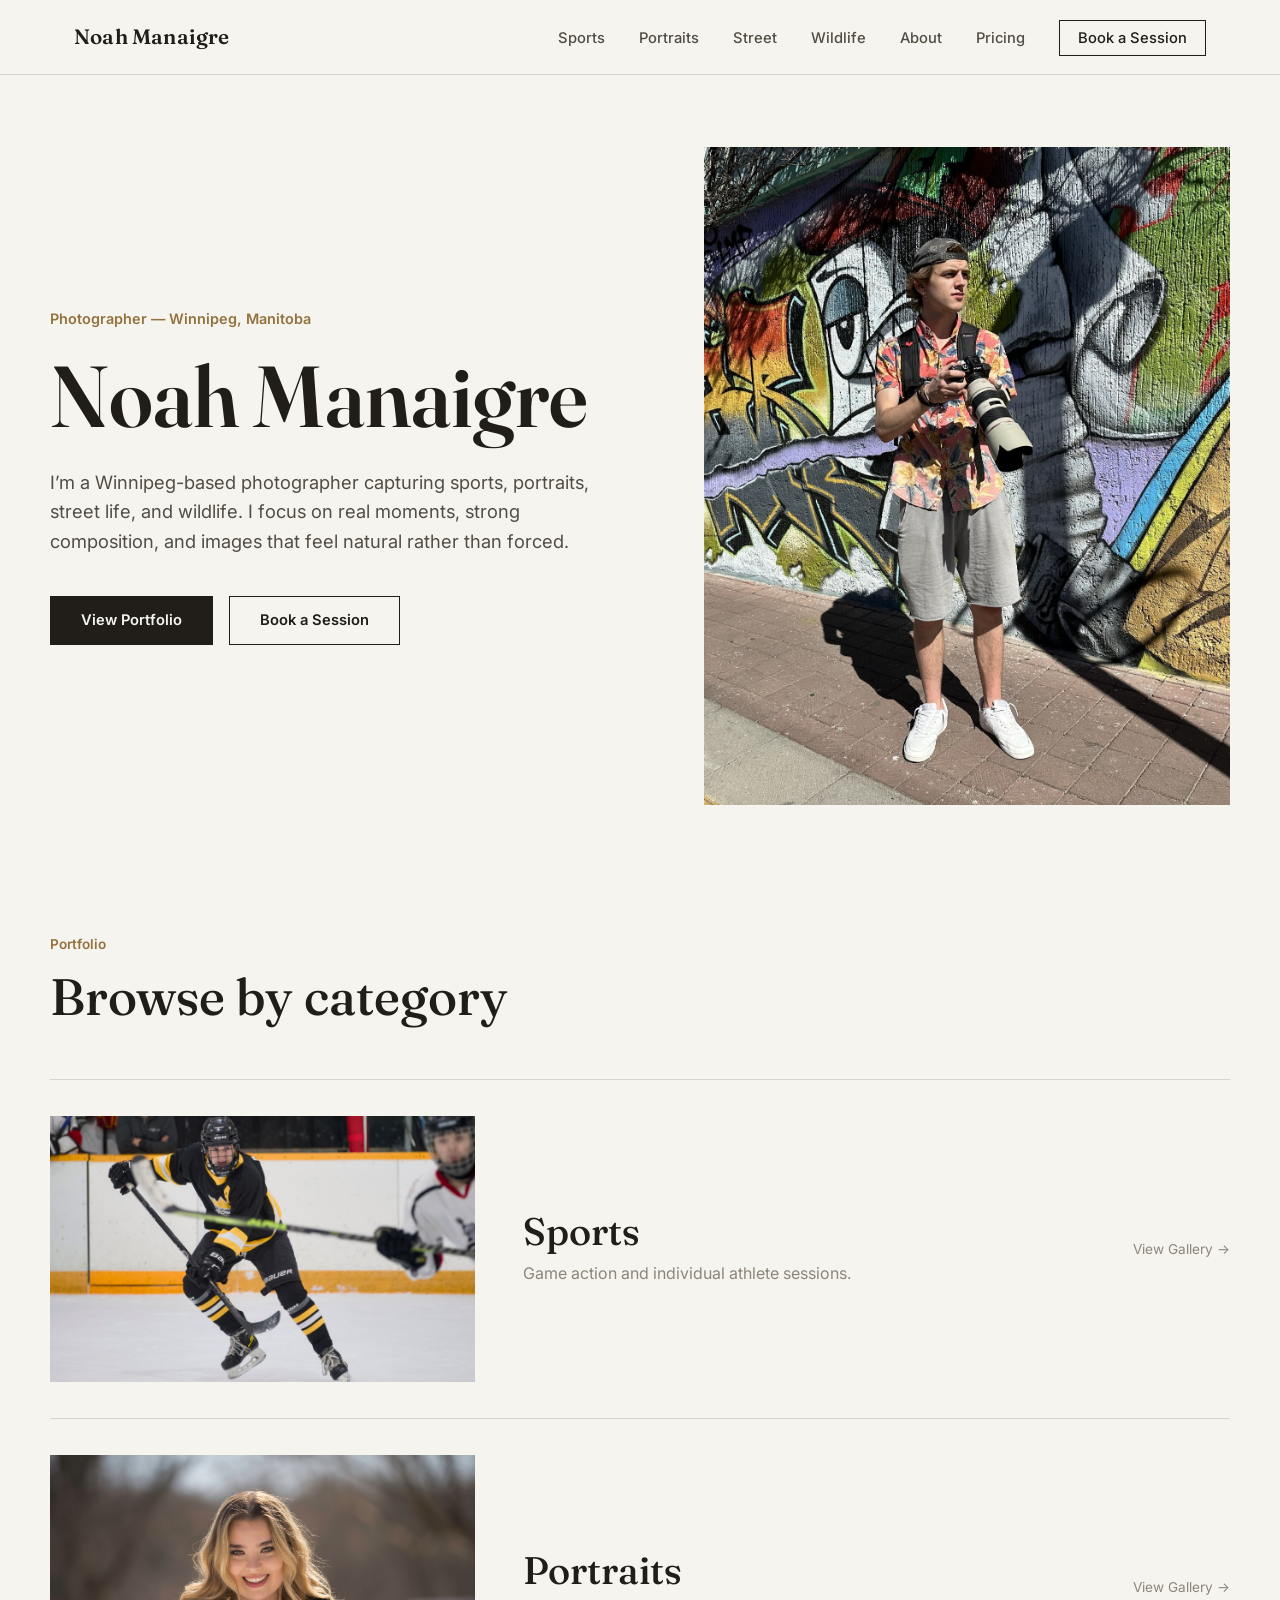
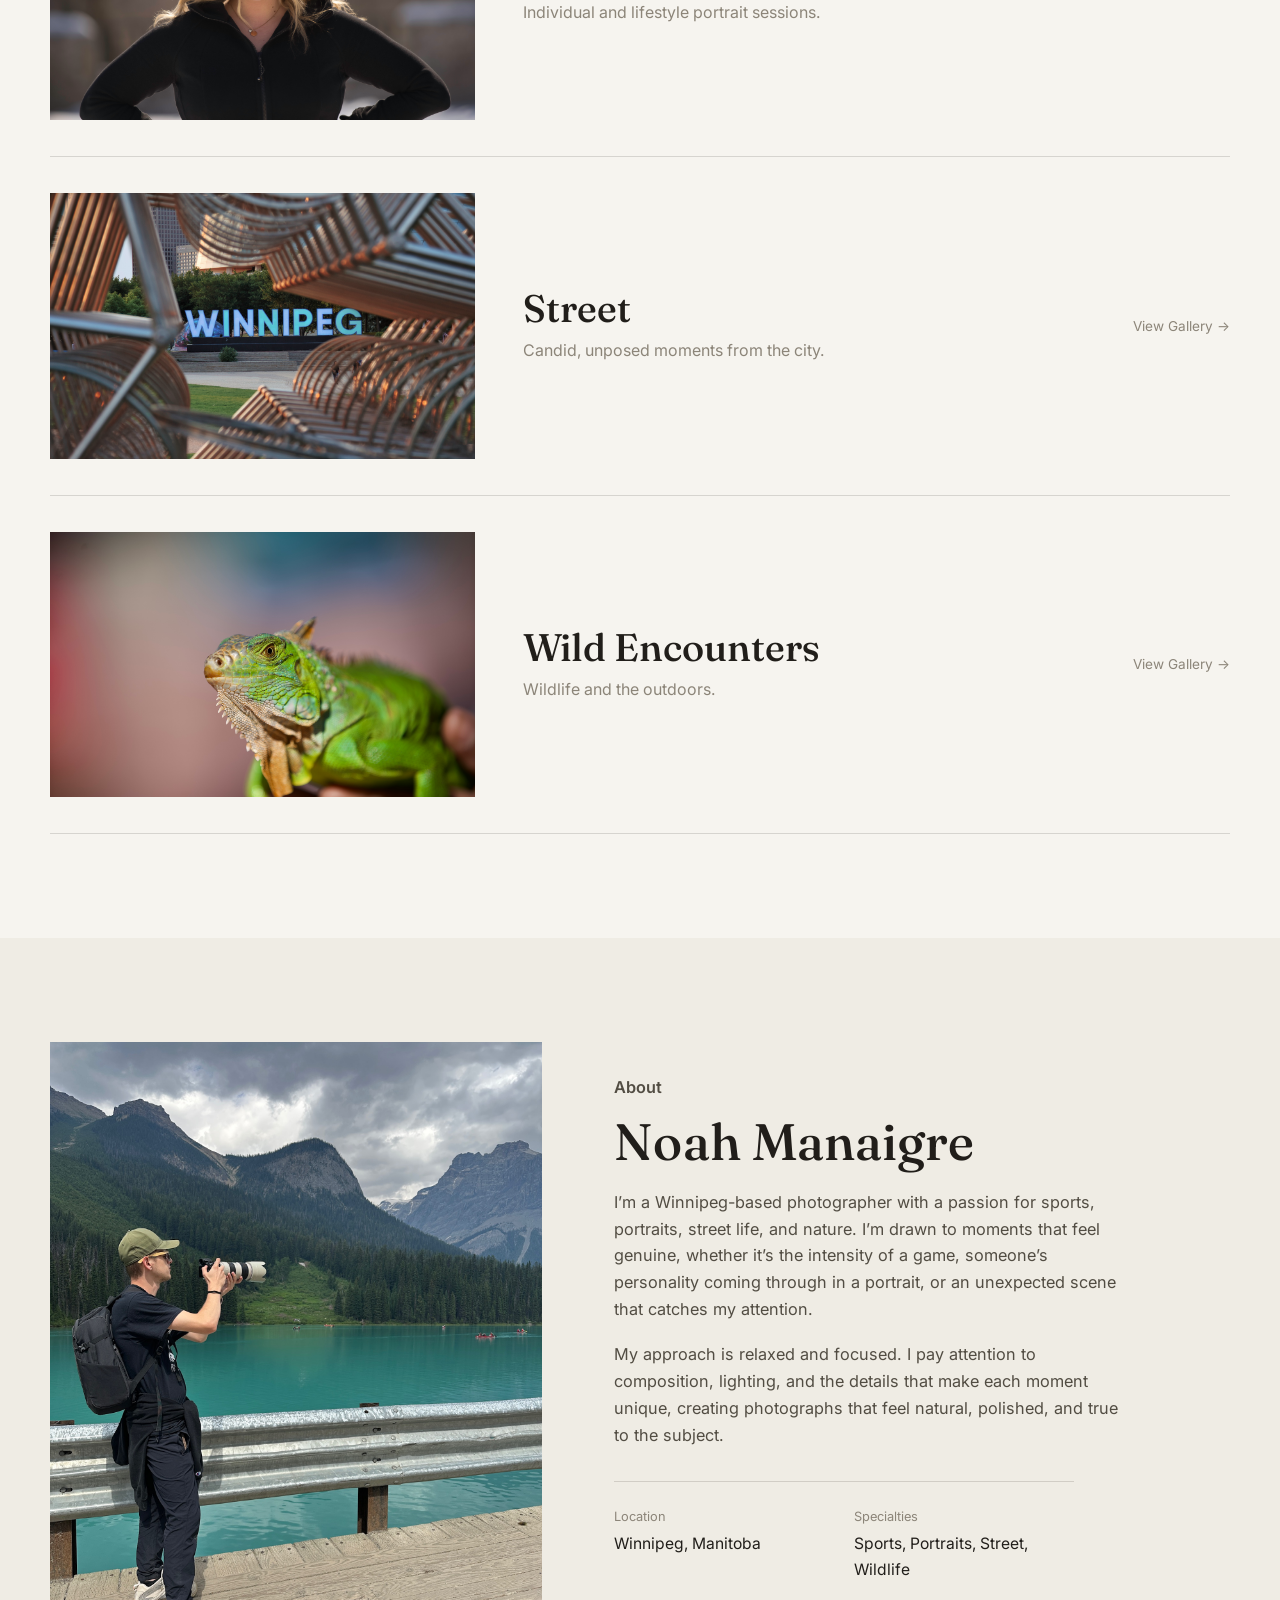
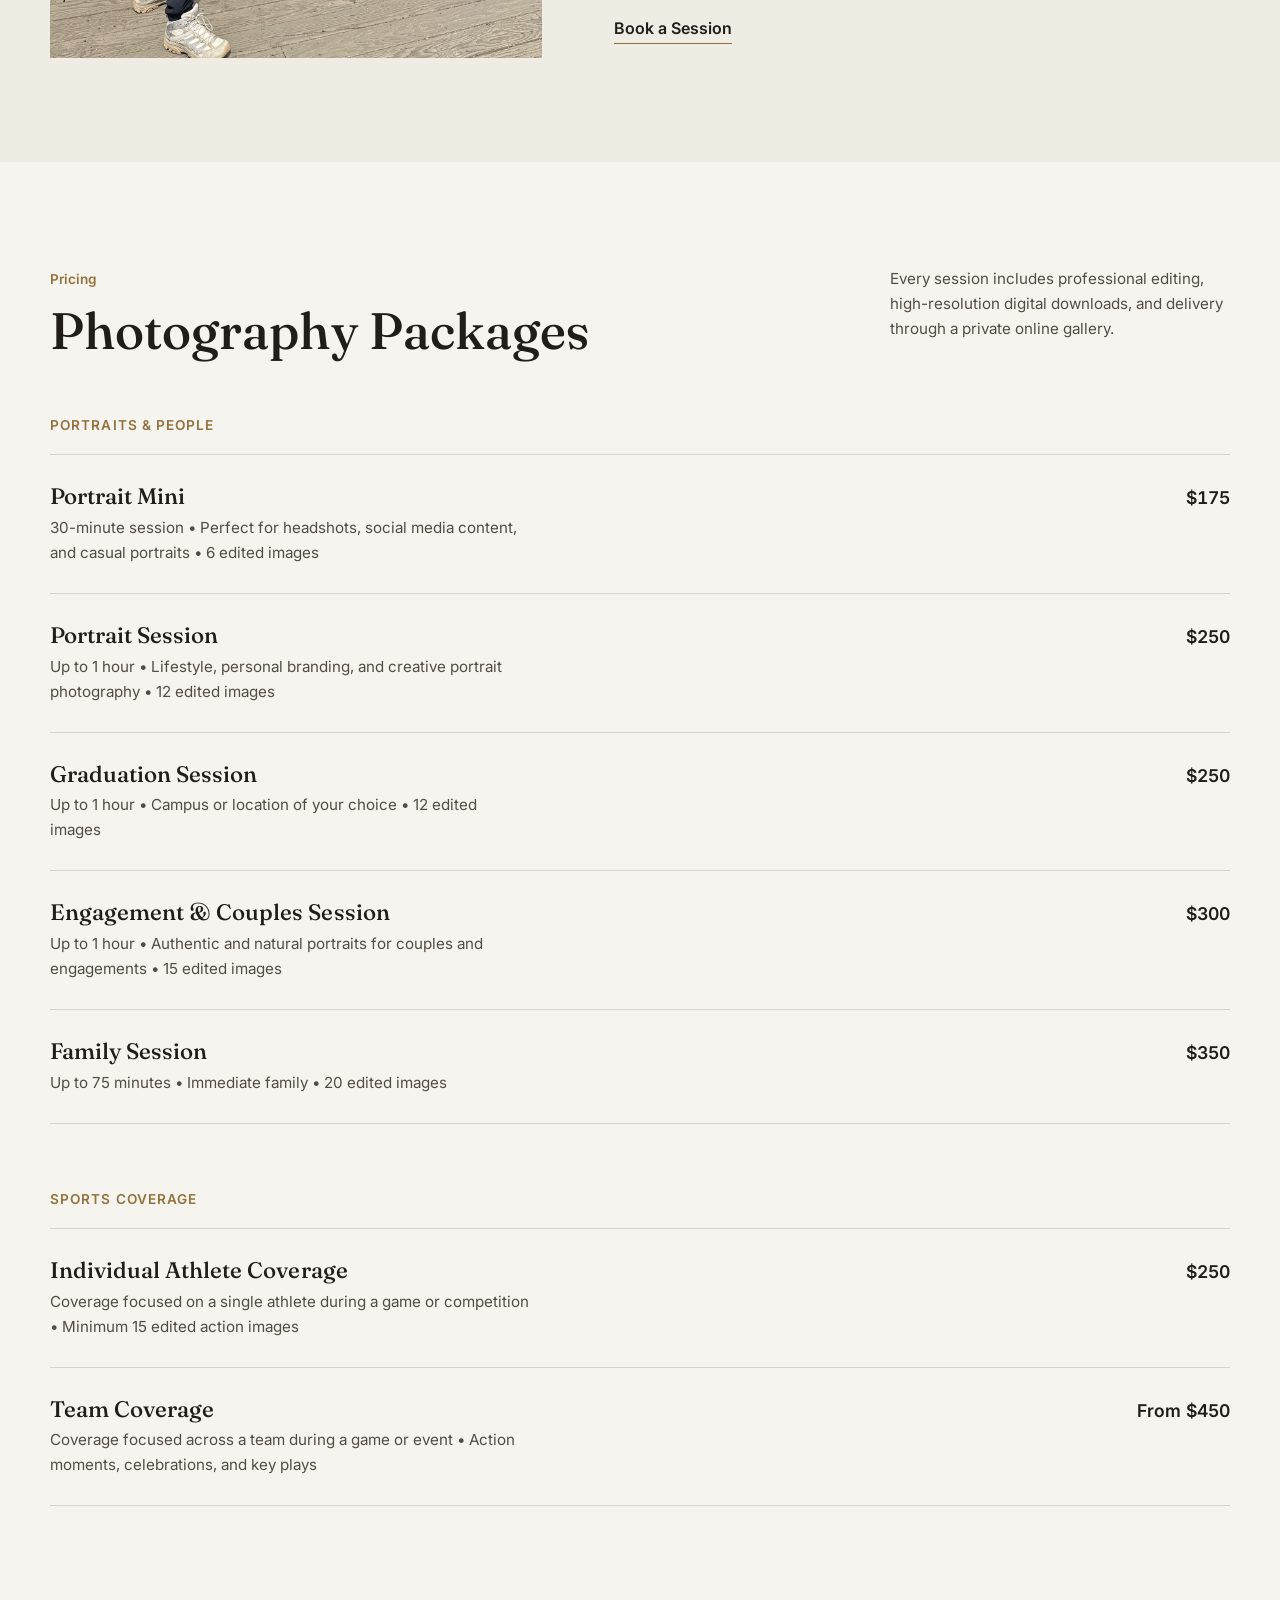
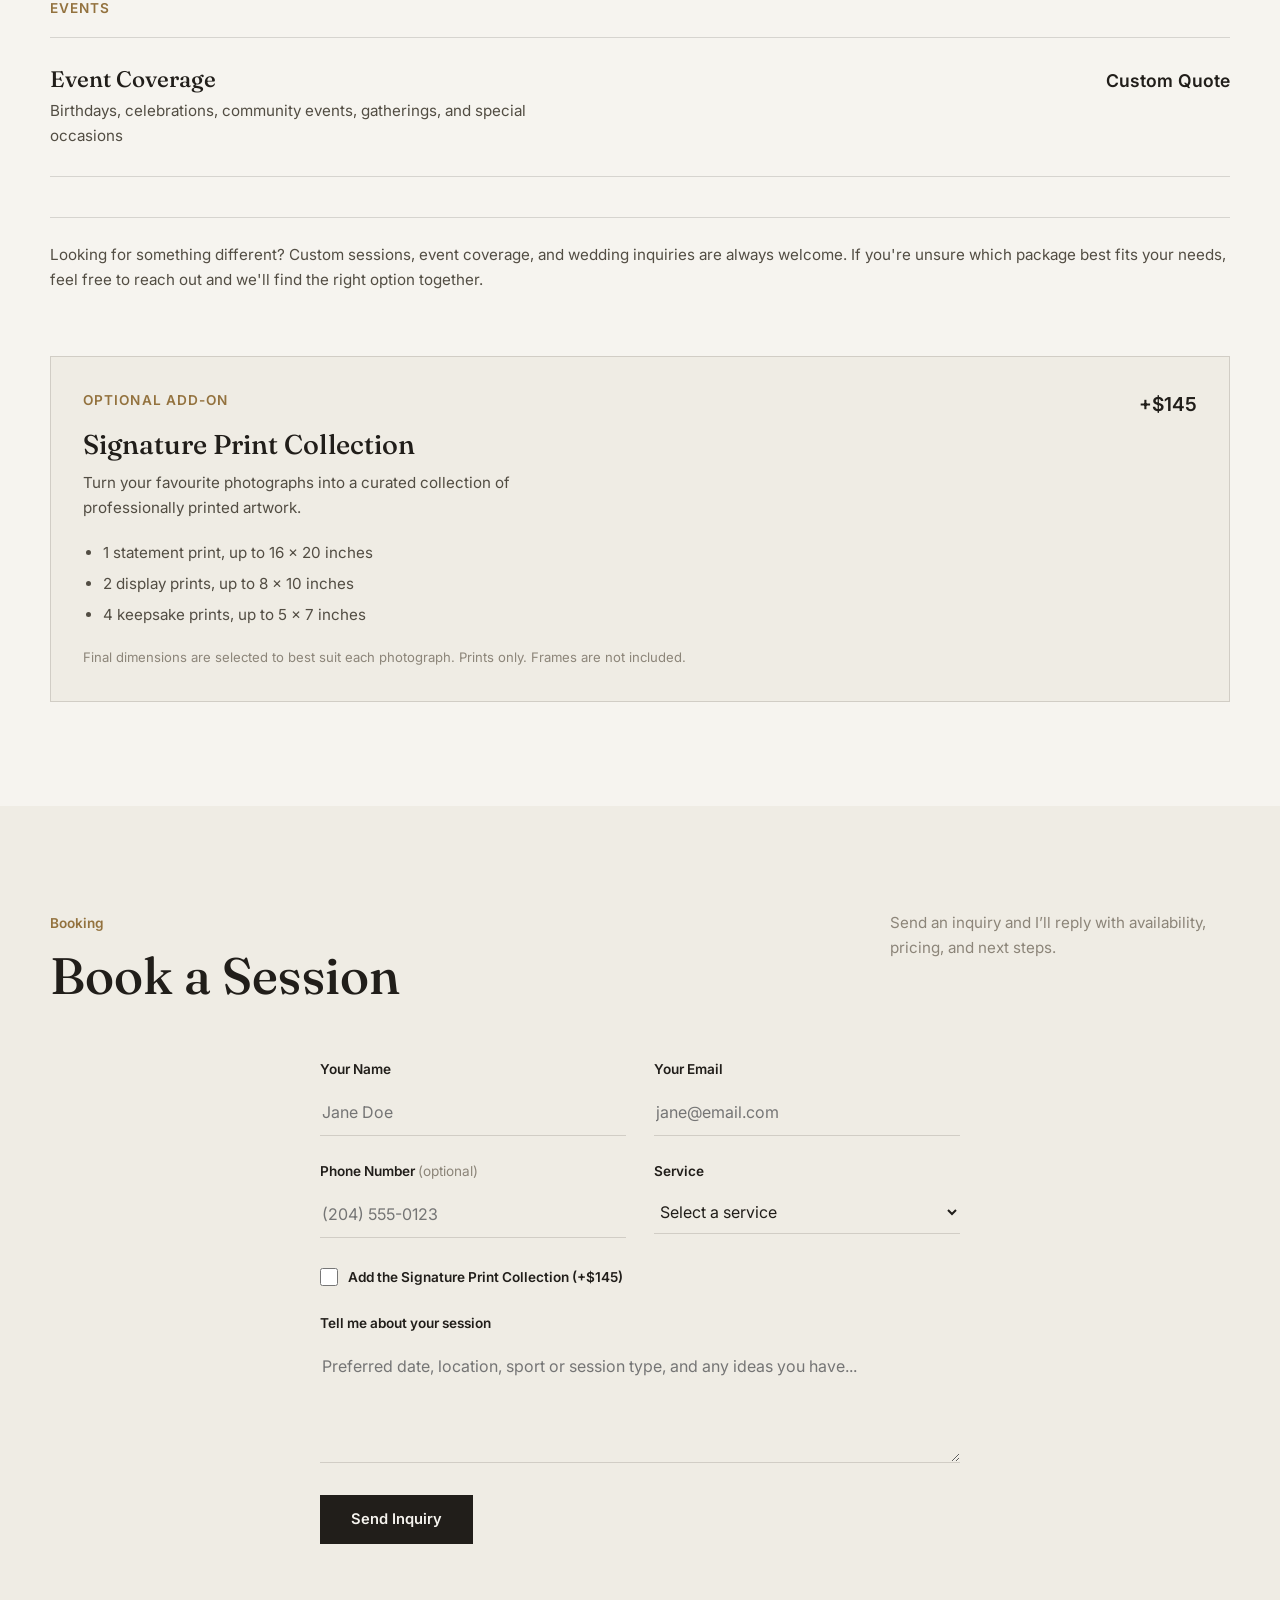
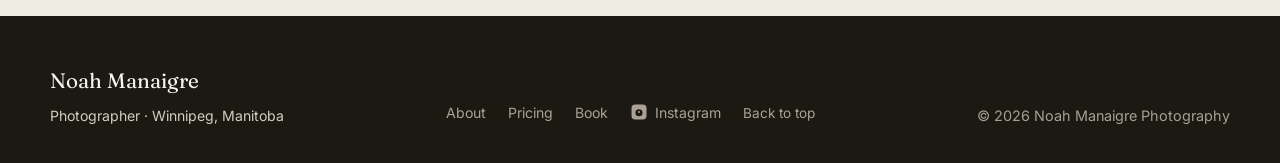
==== index.html @ 9f3897ff "Refactor Signature Print Collection section Removed duplicate content and improved structure for the" ====
<!doctype html>
<html lang="en">
  <head>
    <meta charset="UTF-8" />
    <meta name="viewport" content="width=device-width, initial-scale=1.0" />
    <link rel="icon" type="image/png" href="favicon.png" />
    <link rel="apple-touch-icon" sizes="180x180" href="favicon.png" />
    <meta name="theme-color" content="#000000" />

    <meta
      name="description"
      content="Noah Manaigre is a photographer based in Winnipeg, Manitoba, specializing in sports, portrait, street, and nature photography."
    />
    <meta property="og:title" content="Noah Manaigre Photography" />
    <meta
      property="og:description"
      content="Sports, portrait, street, and nature photography in Winnipeg, Manitoba."
    />
    <meta property="og:image" content="photos/IMG_2601-modded.JPEG" />
    <meta property="og:type" content="website" />

    <title>Noah Manaigre — Photographer, Winnipeg</title>

    <link rel="preconnect" href="https://fonts.googleapis.com" />
    <link rel="preconnect" href="https://fonts.gstatic.com" crossorigin />
    <link
      href="https://fonts.googleapis.com/css2?family=Fraunces:opsz,wght@9..144,500;9..144,600&family=Inter:wght@400;500;600&display=swap"
      rel="stylesheet"
    />
    <link rel="stylesheet" href="styles.css"/>
  </head>

  <body>
    <a class="skip-link" href="#main">Skip to content</a>

    <header class="site-header">
      <nav class="nav" aria-label="Primary">
        <a href="index.html" class="logo">Noah Manaigre</a>

        <button
          class="nav-toggle"
          id="navToggle"
          aria-expanded="false"
          aria-controls="navMenu"
        >
          <span></span>
          <span></span>
          <span></span>
          <span class="sr-only">Menu</span>
        </button>

        <ul id="navMenu" class="nav-menu">
          <li><a href="sports.html">Sports</a></li>
          <li><a href="portraits.html">Portraits</a></li>
          <li><a href="street.html">Street</a></li>
          <li><a href="nature.html">Wildlife</a></li>
          <li><a href="#about">About</a></li>
          <li><a href="#services">Pricing</a></li>
          <li><a href="#booking" class="nav-cta">Book a Session</a></li>
        </ul>
      </nav>
    </header>

    <main id="main">
      <!-- HERO -->
      <section class="hero">
        <div class="hero-grid">
          <div class="hero-text">
            <p class="hero-kicker">Photographer &mdash; Winnipeg, Manitoba</p>
            <h1>Noah Manaigre</h1>
            <p class="hero-lede">
              I’m a Winnipeg-based photographer capturing sports, portraits,
              street life, and wildlife. I focus on real moments, strong
              composition, and images that feel natural rather than forced.
            </p>

            <div class="buttons">
              <a href="#portfolio" class="btn">View Portfolio</a>
              <a href="#booking" class="btn outline">Book a Session</a>
            </div>
          </div>

          <div class="hero-image">
            <img
              src="photos/IMG_2601-modded.JPEG"
              alt="Noah Manaigre with a camera"
            />
          </div>
        </div>
      </section>

      <!-- PORTFOLIO INDEX -->
      <section id="portfolio" class="section portfolio-index">
        <div class="section-head">
          <div>
            <p class="section-kicker">Portfolio</p>
            <h2>Browse by category</h2>
          </div>
        </div>

        <div class="index-list">
          <a href="sports.html" class="index-row">
            <span class="index-thumb">
              <img src="photos/DSC04478.jpg" alt="" loading="lazy" />
            </span>
            <span class="index-info">
              <h3>Sports</h3>
              <p>Game action and individual athlete sessions.</p>
            </span>
            <span class="index-count">View Gallery -></span>
          </a>

          <a href="portraits.html" class="index-row">
            <span class="index-thumb">
              <img src="photos/DSC03633.JPEG" alt="" loading="lazy" />
            </span>
            <span class="index-info">
              <h3>Portraits</h3>
              <p>Individual and lifestyle portrait sessions.</p>
            </span>
            <span class="index-count">View Gallery -></span>
          </a>

          <a href="street.html" class="index-row">
            <span class="index-thumb">
              <img src="photos/IMG_0728.JPEG" alt="" loading="lazy" />
            </span>
            <span class="index-info">
              <h3>Street</h3>
              <p>Candid, unposed moments from the city.</p>
            </span>
            <span class="index-count">View Gallery -></span>
          </a>

          <a href="nature.html" class="index-row">
            <span class="index-thumb">
              <img src="photos/DSC02987.JPEG" alt="" loading="lazy" />
            </span>
            <span class="index-info">
              <h3>Wild Encounters</h3>
              <p>Wildlife and the outdoors.</p>
            </span>
            <span class="index-count">View Gallery -></span>
          </a>
        </div>
      </section>

      <!-- ABOUT -->
      <section id="about" class="section about-section">
        <div class="about-grid">
          <div class="about-image">
            <img
              src="photos/IMG_0953.JPG"
              alt="Noah Manaigre holding a camera"
              loading="lazy"
            />
          </div>

          <div class="about-content">
            <p class="section-kicker">About</p>
            <h2>Noah Manaigre</h2>

            <p>
              I’m a Winnipeg-based photographer with a passion for sports,
              portraits, street life, and nature. I’m drawn to moments that feel
              genuine, whether it’s the intensity of a game, someone’s
              personality coming through in a portrait, or an unexpected scene
              that catches my attention.
            </p>

            <p>
              My approach is relaxed and focused. I pay attention to
              composition, lighting, and the details that make each moment
              unique, creating photographs that feel natural, polished, and true
              to the subject.
            </p>

            <dl class="about-facts">
              <div>
                <dt>Location</dt>
                <dd>Winnipeg, Manitoba</dd>
              </div>
              <div>
                <dt>Specialties</dt>
                <dd>Sports, Portraits, Street, Wildlife</dd>
              </div>
            </dl>

            <a href="#booking" class="about-link">Book a Session</a>
          </div>
        </div>
      </section>

      <!-- SERVICES -->
      <section id="services" class="section services-section">
        <div class="section-head">
          <div>
            <p class="section-kicker">Pricing</p>
            <h2>Photography Packages</h2>
          </div>

          <p class="section-note">
            Every session includes professional editing, high-resolution digital
            downloads, and delivery through a private online gallery.
          </p>
        </div>

        <div class="pricing-group">
          <p class="pricing-group-title">Portraits &amp; People</p>

          <ul class="price-list">
            <li class="price-row">
              <div class="price-info">
                <h3>Portrait Mini</h3>
                <p>
                  30-minute session • Perfect for headshots, social media
                  content, and casual portraits • 6 edited images
                </p>
              </div>
              <p class="price">$175</p>
            </li>

            <li class="price-row">
              <div class="price-info">
                <h3>Portrait Session</h3>
                <p>
                  Up to 1 hour • Lifestyle, personal branding, and creative
                  portrait photography • 12 edited images
                </p>
              </div>
              <p class="price">$250</p>
            </li>

            <li class="price-row">
              <div class="price-info">
                <h3>Graduation Session</h3>
                <p>
                  Up to 1 hour • Campus or location of your choice • 12 edited
                  images
                </p>
              </div>
              <p class="price">$250</p>
            </li>

            <li class="price-row">
              <div class="price-info">
                <h3>Engagement &amp; Couples Session</h3>
                <p>
                  Up to 1 hour • Authentic and natural portraits for couples and
                  engagements • 15 edited images
                </p>
              </div>
              <p class="price">$300</p>
            </li>

            <li class="price-row">
              <div class="price-info">
                <h3>Family Session</h3>
                <p>Up to 75 minutes • Immediate family • 20 edited images</p>
              </div>
              <p class="price">$350</p>
            </li>
          </ul>
        </div>

        <div class="pricing-group">
          <p class="pricing-group-title">Sports Coverage</p>

          <ul class="price-list">
            <li class="price-row">
              <div class="price-info">
                <h3>Individual Athlete Coverage</h3>
                <p>
                  Coverage focused on a single athlete during a game or
                  competition • Minimum 15 edited action images
                </p>
              </div>
              <p class="price">$250</p>
            </li>

            <li class="price-row">
              <div class="price-info">
                <h3>Team Coverage</h3>
                <p>
                  Coverage focused across a team during a game or event • Action
                  moments, celebrations, and key plays
                </p>
              </div>
              <p class="price">From $450</p>
            </li>
          </ul>
        </div>
         
        <div class="pricing-group">
          <p class="pricing-group-title">Events</p>

          <ul class="price-list">
            <li class="price-row">
              <div class="price-info">
                <h3>Event Coverage</h3>
                <p>
                  Birthdays, celebrations, community events, gatherings, and
                  special occasions
                </p>
              </div>
              <p class="price">Custom Quote</p>
            </li>
          </ul>
        </div>

        <p class="pricing-note">
          Looking for something different? Custom sessions, event coverage, and
          wedding inquiries are always welcome. If you're unsure which package
          best fits your needs, feel free to reach out and we'll find the right
          option together.
        </p>
<!-- Print Description -->
<div class="print-addon">
  <div class="print-addon-content">
    <div>
      <p class="pricing-group-title">Optional Add-On</p>

      <h3>Signature Print Collection</h3>

      <p class="print-addon-description">
        Turn your favourite photographs into a curated collection of
        professionally printed artwork.
      </p>

      <ul class="print-addon-list">
        <li>1 statement print, up to 16 &times; 20 inches</li>
        <li>2 display prints, up to 8 &times; 10 inches</li>
        <li>4 keepsake prints, up to 5 &times; 7 inches</li>
      </ul>

      <p class="print-addon-availability">
        Final dimensions are selected to best suit each photograph.
        Prints only. Frames are not included.
      </p>
    </div>

    <p class="print-addon-price">+$145</p>
  </div>
</div>
      </section>

      <!-- BOOKING -->
      <section id="booking" class="section booking-section">
        <div class="section-head">
          <div>
            <p class="section-kicker">Booking</p>
            <h2>Book a Session</h2>
          </div>

          <p class="section-note">
            Send an inquiry and I’ll reply with availability, pricing, and next
            steps.
          </p>
        </div>

        <form
          class="booking-form"
          action="https://formspree.io/f/xzdwjyad"
          method="POST"
          novalidate
        >
          <input
            type="hidden"
            name="_subject"
            value="New Photography Inquiry"
          />

          <div class="field">
            <label for="name">Your Name</label>

            <input
              id="name"
              name="name"
              type="text"
              placeholder="Jane Doe"
              autocomplete="name"
              required
            />
          </div>

          <div class="field">
            <label for="email">Your Email</label>

            <input
              id="email"
              name="email"
              type="email"
              placeholder="jane@email.com"
              autocomplete="email"
              required
            />
          </div>

          <div class="field">
            <label for="phone"> Phone Number <span>(optional)</span> </label>

            <input
              id="phone"
              name="phone"
              type="tel"
              placeholder="(204) 555-0123"
              autocomplete="tel"
            />
          </div>

          <div class="field">
            <label for="service">Service</label>

            <select id="service" name="service" required>
              <option value="">Select a service</option>

              <optgroup label="Portraits &amp; People">
                <option value="Portrait Mini">Portrait Mini</option>

                <option value="Portrait Session">Portrait Session</option>

                <option value="Graduation Session">Graduation Session</option>

                <option value="Engagement & Couples Session">
                  Engagement & Couples Session
                </option>

                <option value="Family Session">Family Session</option>
              </optgroup>

              <optgroup label="Sports Coverage">
                <option value="Individual Athlete Coverage">
                  Individual Athlete Coverage
                </option>

                <option value="Team Coverage">Team Coverage</option>
              </optgroup>

              <optgroup label="Events & Custom">
                <option value="Event Coverage">Event Coverage</option>

                <option value="Wedding Inquiry">Wedding Inquiry</option>

                <option value="Custom Inquiry">Custom Inquiry</option>
              </optgroup>
            </select>
          </div>

          <div class="field field-wide print-option">
            <label class="checkbox-label" for="printCollection">
              <input
                id="printCollection"
                name="signature_print_collection"
                type="checkbox"
                value="Yes"
              />
              Add the Signature Print Collection (+$145)
            </label>

            <p id="printNote" class="field-note" hidden>
              Available with full sessions.
            </p>
          </div>

          <div class="field field-wide">
            <label for="message"> Tell me about your session </label>

            <textarea
              id="message"
              name="message"
              placeholder="Preferred date, location, sport or session type, and any ideas you have..."
              required
            ></textarea>
          </div>

          <button type="submit" class="btn submit-btn">Send Inquiry</button>
        </form>
      </section>
    </main>

    <footer class="site-footer">
      <div class="footer-inner">
        <div>
          <p class="footer-name">Noah Manaigre</p>
          <p>Photographer &middot; Winnipeg, Manitoba</p>
        </div>

        <ul class="footer-links">
          <li><a href="#about">About</a></li>
          <li><a href="#services">Pricing</a></li>
          <li><a href="#booking">Book</a></li>

          <li>
            <a
              href="https://www.instagram.com/noah_manaigre/"
              target="_blank"
              rel="noopener noreferrer"
              aria-label="Noah Manaigre on Instagram"
            >
              <svg
                width="18"
                height="18"
                viewBox="0 0 24 24"
                fill="currentColor"
                aria-hidden="true"
                focusable="false"
              >
                <path
                  d="M7 2h10a5 5 0 0 1 5 5v10a5 5 0 0 1-5 5H7a5 5 0 0 1-5-5V7a5 5 0 0 1 5-5zm5 6.2A4.8 4.8 0 1 0 16.8 13 4.8 4.8 0 0 0 12 8.2zm6.4-2.6a1.12 1.12 0 1 1-1.12 1.12A1.12 1.12 0 0 1 18.4 5.6zM12 10.6A1.4 1.4 0 1 1 10.6 12 1.4 1.4 0 0 1 12 10.6z"
                />
              </svg>
              <span class="footer-link-text">Instagram</span>
            </a>
          </li>

          <li><a href="#main" class="back-to-top">Back to top</a></li>
        </ul>
        <p class="copyright">© 2026 Noah Manaigre Photography</p>
      </div>
    </footer>

    <script src="script.js"></script>
  </body>
</html>
---- styles.css ----
/* ============================================
   NOAH MANAIGRE PHOTOGRAPHY
   Elegant editorial design with an ivory canvas,
   serif display type, generous whitespace,
   and a restrained brass accent.
   ============================================ */

:root {
  --paper: #f6f4ef;
  --paper-dim: #efece4;
  --ink: #211e1a;
  --ink-soft: #524d43;
  --grey: #8c8579;
  --charcoal: #1b1912;
  --off-white: #f6f4ef;
  --hairline: rgba(33, 30, 26, 0.15);
  --hairline-dark: rgba(246, 244, 239, 0.16);
  --gold: #93723e;
  --gold-deep: #6f5629;

  --font-display: "Fraunces", "Georgia", serif;
  --font-body: "Inter", -apple-system, BlinkMacSystemFont, sans-serif;
  --font-mono: ui-monospace, "SF Mono", "Cascadia Mono", Consolas, monospace;

  --max: 1180px;
}

/* =============== GLOBAL RESET =============== */

* {
  box-sizing: border-box;
}

html {
  scroll-behavior: smooth;
  scroll-padding-top: 90px;
}

body {
  margin: 0;
  min-width: 320px;
  overflow-x: hidden;
  background: var(--paper);
  color: var(--ink);
  font-family: var(--font-body);
  font-size: 16px;
  line-height: 1.65;
  -webkit-font-smoothing: antialiased;
}

body.menu-open {
  overflow: hidden;
}

img {
  display: block;
  max-width: 100%;
}

a {
  color: inherit;
}

button,
input,
select,
textarea {
  font: inherit;
}

.skip-link {
  position: absolute;
  left: -9999px;
  top: 0;
  z-index: 400;
  padding: 12px 18px;
  background: var(--charcoal);
  color: var(--off-white);
}

.skip-link:focus {
  left: 12px;
  top: 12px;
}

.sr-only {
  position: absolute;
  width: 1px;
  height: 1px;
  padding: 0;
  overflow: hidden;
  clip: rect(0 0 0 0);
  white-space: nowrap;
  border: 0;
}

:focus-visible {
  outline: 2px solid var(--gold);
  outline-offset: 3px;
}

h1,
h2,
h3 {
  margin: 0;
  color: var(--ink);
  font-family: var(--font-display);
  font-weight: 600;
  line-height: 1.05;
  letter-spacing: 0.001em;
}

h2 {
  font-size: clamp(2.2rem, 4.6vw, 3.2rem);
  font-weight: 500;
}

h3 {
  font-size: 1.4rem;
  font-weight: 500;
}

p {
  margin: 0;
}

/* =============== LAYOUT HELPERS =============== */

.section {
  padding: 104px 24px;
}

.section-head {
  display: flex;
  align-items: baseline;
  justify-content: space-between;
  flex-wrap: wrap;
  gap: 24px;
  max-width: var(--max);
  margin: 0 auto 56px;
}

.section-note {
  max-width: 34ch;
  color: var(--grey);
  font-size: 0.95rem;
}

.section-kicker {
  margin: 0 0 14px;
  color: var(--gold);
  font-family: var(--font-body);
  font-size: 0.85rem;
  font-weight: 600;
}

.rule {
  max-width: var(--max);
  margin: 0 auto;
  border: 0;
  border-top: 1px solid var(--hairline);
}

/* =============== HEADER AND NAVIGATION =============== */

.site-header {
  position: sticky;
  top: 0;
  z-index: 100;
  background: var(--paper);
  border-bottom: 1px solid var(--hairline);
}

.nav {
  display: flex;
  align-items: center;
  justify-content: space-between;
  gap: 24px;
  max-width: var(--max);
  margin: 0 auto;
  padding: 20px 24px;
}

.logo {
  color: var(--ink);
  font-family: var(--font-display);
  font-size: 1.3rem;
  font-weight: 600;
  letter-spacing: 0.01em;
  text-decoration: none;
  white-space: nowrap;
}

.nav-menu {
  display: flex;
  align-items: center;
  gap: 34px;
  margin: 0;
  padding: 0;
  list-style: none;
}

.nav-menu a {
  padding: 6px 0;
  color: var(--ink-soft);
  border-bottom: 1px solid transparent;
  font-size: 0.92rem;
  font-weight: 500;
  text-decoration: none;
  transition:
    border-color 0.2s ease,
    color 0.2s ease,
    background 0.2s ease;
}

.nav-menu a:hover {
  color: var(--ink);
  border-color: var(--gold);
}

.nav-menu a[aria-current="page"] {
  color: var(--ink);
  border-color: var(--gold);
}

.nav-menu .nav-cta {
  padding: 8px 18px;
  color: var(--ink);
  border: 1px solid var(--ink);
}

.nav-menu .nav-cta:hover {
  color: var(--paper);
  background: var(--ink);
  border-color: var(--ink);
}

.nav-toggle {
  display: none;
  flex-direction: column;
  justify-content: center;
  gap: 5px;
  width: 44px;
  height: 44px;
  padding: 6px;
  flex-shrink: 0;
  cursor: pointer;
  background: transparent;
  border: 0;
}

.nav-toggle span:not(.sr-only) {
  display: block;
  width: 100%;
  height: 2px;
  background: var(--ink);
  transform-origin: center;
  transition:
    transform 0.25s ease,
    opacity 0.25s ease;
}

/* =============== HOME HERO =============== */

.hero {
  padding: 72px 24px 96px;
  background: var(--paper);
}

.hero-grid {
  display: grid;
  grid-template-columns: 1.05fr 0.95fr;
  align-items: center;
  gap: 72px;
  max-width: var(--max);
  margin: 0 auto;
}

.hero-text {
  min-width: 0;
}

.hero-kicker {
  margin-bottom: 20px;
  color: var(--gold);
  font-size: 0.9rem;
  font-weight: 600;
}

.hero h1 {
  color: var(--ink);
  font-size: clamp(3.2rem, 7vw, 5.4rem);
  overflow-wrap: break-word;
}

.hero-lede {
  max-width: 46ch;
  margin-top: 26px;
  color: var(--ink-soft);
  font-size: 1.15rem;
  line-height: 1.6;
}

.hero-image {
  width: 100%;
  aspect-ratio: 4 / 5;
  overflow: hidden;
  background: var(--paper-dim);
}

.hero-image img {
  width: 100%;
  height: 100%;
  object-fit: cover;
}

/* =============== BUTTONS =============== */

.btn {
  display: inline-block;
  padding: 14px 30px;
  color: var(--paper);
  background: var(--ink);
  border: 1px solid var(--ink);
  font-size: 0.92rem;
  font-weight: 600;
  line-height: 1.3;
  text-align: center;
  text-decoration: none;
  transition:
    background 0.2s ease,
    color 0.2s ease,
    border-color 0.2s ease;
}

.btn:hover {
  background: var(--gold-deep);
  border-color: var(--gold-deep);
}

.btn.outline {
  color: var(--ink);
  background: transparent;
  border-color: var(--ink);
}

.btn.outline:hover {
  color: var(--paper);
  background: var(--ink);
}

.buttons {
  display: flex;
  flex-wrap: wrap;
  gap: 16px;
  margin-top: 40px;
}

/* =============== PORTFOLIO INDEX =============== */

.portfolio-index {
  background: var(--paper);
}

.index-list {
  max-width: var(--max);
  margin: 0 auto;
}

.index-row {
  display: grid;
  grid-template-columns: minmax(260px, 36%) minmax(0, 1fr) auto;
  align-items: center;
  gap: 48px;
  padding: 36px 0;
  color: var(--ink);
  border-bottom: 1px solid var(--hairline);
  text-decoration: none;
  transition: opacity 0.2s ease;
}

.index-row:first-of-type {
  border-top: 1px solid var(--hairline);
}

.index-row:hover {
  opacity: 0.82;
}

.index-thumb {
  display: block;
  width: 100%;
  height: auto;
  aspect-ratio: 16 / 10;
  overflow: hidden;
  background: var(--paper-dim);
}

.index-thumb img {
  width: 100%;
  height: 100%;
  object-fit: cover;
  transition: transform 0.45s ease;
}

.index-row:hover .index-thumb img {
  transform: scale(1.025);
}

.index-info {
  display: block;
  min-width: 0;
}

.index-info h3 {
  font-size: clamp(2rem, 3vw, 2.8rem);
  overflow-wrap: break-word;
}

.index-info p {
  max-width: 42ch;
  margin-top: 10px;
  color: var(--grey);
  font-size: 1rem;
  line-height: 1.6;
}

.index-count {
  color: var(--grey);
  font-family: var(--font-body);
  font-size: 0.85rem;
  white-space: nowrap;
}

/* Keep the category rows slightly smaller on tablets */
@media (min-width: 701px) and (max-width: 900px) {
  .index-row {
    grid-template-columns: 220px minmax(0, 1fr) auto;
    gap: 28px;
    padding: 30px 0;
  }

  .index-info h3 {
    font-size: 2rem;
  }
}

/* =============== CATEGORY PAGE HERO =============== */

.category-hero {
  padding: 48px 24px 64px;
  background: var(--paper);
  border-bottom: 1px solid var(--hairline);
}

.breadcrumb {
  max-width: var(--max);
  margin: 0 auto 28px;
  color: var(--grey);
  font-size: 0.85rem;
}

.breadcrumb a {
  color: var(--grey);
  border-bottom: 1px solid var(--hairline);
  text-decoration: none;
}

.breadcrumb a:hover {
  color: var(--ink);
  border-color: var(--ink);
}

.category-hero-content {
  display: flex;
  align-items: flex-end;
  justify-content: space-between;
  flex-wrap: wrap;
  gap: 24px;
  max-width: var(--max);
  margin: 0 auto;
}

.category-hero h1 {
  color: var(--ink);
  font-size: clamp(2.6rem, 6vw, 4rem);
}

.category-hero .lede {
  max-width: 44ch;
  margin-top: 14px;
  color: var(--ink-soft);
  font-size: 1.05rem;
}

.category-count {
  color: var(--grey);
  font-size: 0.9rem;
  white-space: nowrap;
}

/* =============== GALLERY GRID =============== */

.gallery-section {
  padding: 56px 0 8px;
  background: var(--paper);
}

.portfolio-grid {
  display: grid;
  grid-template-columns: repeat(3, minmax(0, 1fr));
  gap: 28px;
  max-width: var(--max);
  margin: 0 auto;
  padding: 0 24px 96px;
}

.portfolio-item {
  position: relative;
  aspect-ratio: 4 / 5;
  padding: 0;
  margin: 0;
  overflow: hidden;
  cursor: pointer;
  background: var(--paper-dim);
  border: 0;
  text-align: left;
}

.portfolio-item.wide {
  grid-column: span 2;
  aspect-ratio: 8 / 5;
}

.portfolio-item img {
  width: 100%;
  height: 100%;
  object-fit: cover;
  transition: transform 0.5s ease;
}

.portfolio-item:hover img {
  transform: scale(1.03);
}

.frame-caption {
  position: absolute;
  right: 0;
  bottom: 0;
  left: 0;
  padding: 30px 16px 14px;
  color: var(--off-white);
  background: linear-gradient(180deg,
      rgba(33, 30, 26, 0) 0%,
      rgba(33, 30, 26, 0.65) 100%);
  font-family: var(--font-display);
  font-size: 0.85rem;
  font-style: italic;
  opacity: 0;
  transform: translateY(6px);
  transition:
    opacity 0.25s ease,
    transform 0.25s ease;
}

.portfolio-item:hover .frame-caption,
.portfolio-item:focus-visible .frame-caption {
  opacity: 1;
  transform: translateY(0);
}

.gallery-crosslinks {
  display: flex;
  flex-wrap: wrap;
  gap: 12px;
  max-width: var(--max);
  margin: 0 auto;
  padding: 0 24px 72px;
}

.gallery-crosslinks a {
  padding: 9px 18px;
  color: var(--ink-soft);
  border: 1px solid var(--hairline);
  font-size: 0.85rem;
  text-decoration: none;
  transition:
    border-color 0.2s ease,
    color 0.2s ease;
}

.gallery-crosslinks a:hover {
  color: var(--ink);
  border-color: var(--ink);
}

/* =============== ABOUT =============== */

.about-section {
  background: var(--paper-dim);
}

.about-grid {
  display: grid;
  grid-template-columns: 0.8fr 1fr;
  align-items: center;
  gap: 72px;
  max-width: var(--max);
  margin: 0 auto;
}

.about-image {
  width: 100%;
}

.about-image img {
  width: 100%;
  aspect-ratio: 4 / 5;
  object-fit: cover;
}

.about-content {
  min-width: 0;
}

.about-content h2 {
  margin-bottom: 20px;
}

.about-content p {
  max-width: 52ch;
  margin-top: 18px;
  color: var(--ink-soft);
  font-size: 1.02rem;
}

.about-facts {
  display: grid;
  grid-template-columns: 1fr 1fr;
  gap: 20px;
  max-width: 46ch;
  margin: 32px 0 0;
  padding: 24px 0 0;
  border-top: 1px solid var(--hairline);
}

.about-facts dt {
  margin-bottom: 4px;
  color: var(--grey);
  font-size: 0.8rem;
}

.about-facts dd {
  margin: 0;
  color: var(--ink);
  font-size: 0.98rem;
}

.about-link {
  display: inline-block;
  margin-top: 32px;
  padding-bottom: 2px;
  color: var(--ink);
  border-bottom: 1px solid var(--gold);
  font-weight: 600;
  text-decoration: none;
}

/* =============== SERVICES =============== */

.services-section {
  background: var(--paper);
}

.price-list {
  max-width: var(--max);
  margin: 0 auto;
  padding: 0;
  list-style: none;
}

.price-row {
  display: flex;
  align-items: baseline;
  justify-content: space-between;
  gap: 24px;
  padding: 28px 0;
  border-bottom: 1px solid var(--hairline);
}

.price-row:first-child {
  border-top: 1px solid var(--hairline);
}

.price-info {
  min-width: 0;
}

.price-info h3 {
  margin-bottom: 6px;
}

.price-info p {
  max-width: 48ch;
  color: var(--grey);
  font-size: 0.95rem;
}

.price {
  color: var(--ink);
  font-family: var(--font-body);
  font-size: 1.1rem;
  font-weight: 600;
  font-variant-numeric: tabular-nums;
  white-space: nowrap;
}

/* =============== BOOKING =============== */

.booking-section {
  background: var(--paper-dim);
}

.booking-form {
  display: grid;
  grid-template-columns: 1fr 1fr;
  gap: 24px 28px;
  max-width: 640px;
  margin: 0 auto;
}

.field {
  display: flex;
  flex-direction: column;
  gap: 8px;
  min-width: 0;
}

.field-wide {
  grid-column: 1 / -1;
}

.field label {
  color: var(--ink);
  font-size: 0.85rem;
  font-weight: 600;
}

.field label span {
  color: var(--grey);
  font-weight: 400;
}

.field input,
.field select,
.field textarea {
  width: 100%;
  min-width: 0;
  padding: 10px 2px;
  color: var(--ink);
  background: transparent;
  border: 0;
  border-bottom: 1px solid var(--hairline);
  border-radius: 0;
  font-family: var(--font-body);
  font-size: 1rem;
  transition: border-color 0.2s ease;
}

.field input:focus,
.field select:focus,
.field textarea:focus {
  border-color: var(--gold);
  outline: 0;
}

.field textarea {
  min-height: 120px;
  resize: vertical;
}

.submit-btn {
  grid-column: 1 / -1;
  justify-self: start;
  margin-top: 8px;
  cursor: pointer;
  font-family: var(--font-body);
}

/* =============== FOOTER =============== */

.site-footer {
  padding: 48px 24px 36px;
  color: var(--grey);
  background: var(--charcoal);
  font-size: 0.88rem;
}

.footer-inner {
  display: flex;
  align-items: flex-end;
  justify-content: space-between;
  flex-wrap: wrap;
  gap: 24px;
  max-width: var(--max);
  margin: 0 auto;
}

.footer-name {
  margin-bottom: 6px;
  color: var(--off-white);
  font-family: var(--font-display);
  font-size: 1.3rem;
}

.footer-links {
  display: flex;
  gap: 22px;
  margin: 0;
  padding: 0;
  list-style: none;
}

.footer-links a {
  color: var(--grey);
  text-decoration: none;
}

.footer-links a:hover {
  color: var(--off-white);
}

.back-to-top {
  color: var(--off-white);
  font-size: 0.85rem;
  text-decoration: none;
}

/* =============== LIGHTBOX =============== */

.lightbox {
  position: fixed;
  inset: 0;
  z-index: 300;
  display: none;
  align-items: center;
  justify-content: center;
  padding: 40px;
  background: rgba(27, 25, 18, 0.97);
}

.lightbox.open {
  display: flex;
}

.lightbox img {
  max-width: 100%;
  max-height: 78vh;
  object-fit: contain;
}

.lightbox-caption {
  position: absolute;
  bottom: 32px;
  left: 50%;
  max-width: calc(100% - 120px);
  color: var(--off-white);
  font-family: var(--font-display);
  font-size: 0.95rem;
  font-style: italic;
  text-align: center;
  opacity: 0.85;
  transform: translateX(-50%);
}

.lightbox-close,
.lightbox-nav {
  position: absolute;
  padding: 8px;
  color: var(--off-white);
  cursor: pointer;
  background: transparent;
  border: 0;
  font-size: 2rem;
  line-height: 1;
}

.lightbox-close {
  top: 24px;
  right: 24px;
}

.lightbox-nav.prev {
  top: 50%;
  left: 16px;
  font-size: 2.8rem;
  transform: translateY(-50%);
}

.lightbox-nav.next {
  top: 50%;
  right: 16px;
  font-size: 2.8rem;
  transform: translateY(-50%);
}

/* =============== TABLET =============== */

@media (max-width: 900px) {
  .hero-grid {
    grid-template-columns: 1fr;
    gap: 40px;
  }

  .hero-image {
    order: -1;
    max-width: 520px;
    margin: 0 auto;
  }

  .about-grid {
    grid-template-columns: 1fr;
    gap: 40px;
  }

  .about-image {
    order: -1;
    max-width: 520px;
    margin: 0 auto;
  }

  .booking-form {
    grid-template-columns: 1fr;
  }

  .field-wide,
  .submit-btn {
    grid-column: auto;
  }

  .portfolio-grid {
    grid-template-columns: repeat(2, minmax(0, 1fr));
  }

  .portfolio-item.wide {
    grid-column: span 2;
  }
}

/* =============== MOBILE =============== */

@media (max-width: 700px) {
  html {
    scroll-padding-top: 76px;
  }

  .nav {
    min-height: 72px;
    padding: 14px 20px;
  }

  .logo {
    max-width: calc(100% - 64px);
    font-size: 1.35rem;
    white-space: normal;
  }

  .nav-toggle {
    display: flex;
  }

  .nav-menu {
    position: fixed;
    top: 72px;
    right: 0;
    bottom: 0;
    left: 15%;
    z-index: 150;
    display: flex;
    flex-direction: column;
    align-items: stretch;
    gap: 8px;
    padding: 28px;
    overflow-y: auto;
    background: var(--paper);
    border-left: 1px solid var(--hairline);
    box-shadow: -12px 0 30px rgba(33, 30, 26, 0.08);
    transform: translateX(100%);
    visibility: hidden;
    transition:
      transform 0.3s ease,
      visibility 0.3s ease;
  }

  .nav-menu.open {
    visibility: visible;
    transform: translateX(0);
  }

  .nav-menu li {
    width: 100%;
  }

  .nav-menu a {
    display: block;
    width: 100%;
    padding: 12px 0;
    font-size: 1rem;
  }

  .nav-menu .nav-cta {
    margin-top: 8px;
    padding: 12px 16px;
    text-align: center;
  }

  .nav-toggle[aria-expanded="true"] span:nth-child(1) {
    transform: translateY(7px) rotate(45deg);
  }

  .nav-toggle[aria-expanded="true"] span:nth-child(2) {
    opacity: 0;
  }

  .nav-toggle[aria-expanded="true"] span:nth-child(3) {
    transform: translateY(-7px) rotate(-45deg);
  }

  .hero {
    padding: 36px 20px 64px;
  }

  .hero-grid {
    gap: 30px;
  }

  .hero-image {
    width: 100%;
    max-width: 460px;
  }

  .hero-text {
    text-align: center;
  }

  .hero h1 {
    font-size: clamp(2.65rem, 12vw, 4rem);
  }

  .hero-kicker {
    margin-right: auto;
    margin-left: auto;
    font-size: 0.82rem;
  }

  .hero-lede {
    margin-right: auto;
    margin-left: auto;
    font-size: 1rem;
  }

  .buttons {
    flex-direction: column;
    width: 100%;
    margin-top: 30px;
  }

  .buttons .btn {
    width: 100%;
  }

  .section {
    padding: 72px 20px;
  }

  .section-head {
    margin-bottom: 36px;
  }

  /*
   Each portfolio category becomes a vertical card.
   This prevents the image and text from overlapping.
  */

  .index-row {
    display: flex;
    flex-direction: column;
    align-items: stretch;
    gap: 0;
    width: 100%;
    padding: 32px 0;
  }

  .index-thumb {
    display: block;
    width: 100%;
    height: auto;
    aspect-ratio: 16 / 10;
    margin-bottom: 20px;
  }

  .index-thumb img {
    width: 100%;
    height: 100%;
    object-fit: cover;
  }

  .index-info {
    display: block;
    width: 100%;
  }

  .index-info h3 {
    width: 100%;
    margin: 0 0 10px;
    font-size: clamp(1.8rem, 9vw, 2.4rem);
    line-height: 1.08;
    overflow-wrap: anywhere;
  }

  .index-info p {
    width: 100%;
    max-width: none;
    margin: 0;
    color: var(--grey);
    font-size: 1rem;
    line-height: 1.6;
  }

  .index-count {
    display: block;
    width: 100%;
    margin-top: 16px;
    color: var(--grey);
    font-size: 0.9rem;
  }

  .about-image {
    width: 100%;
    max-width: 460px;
  }

  .about-content {
    text-align: left;
  }

  .about-facts {
    grid-template-columns: 1fr;
  }

  .portfolio-grid {
    grid-template-columns: 1fr;
    gap: 20px;
    padding-right: 20px;
    padding-bottom: 72px;
    padding-left: 20px;
  }

  .portfolio-item.wide {
    grid-column: span 1;
    aspect-ratio: 16 / 10;
  }

  .frame-caption {
    opacity: 1;
    transform: none;
  }

  .category-hero {
    padding: 36px 20px 48px;
  }

  .category-hero-content {
    flex-direction: column;
    align-items: flex-start;
    gap: 12px;
  }

  .gallery-crosslinks {
    padding-right: 20px;
    padding-left: 20px;
  }

  .price-row {
    flex-direction: column;
    align-items: flex-start;
    gap: 8px;
  }

  .booking-form {
    gap: 24px;
  }

  .footer-inner {
    flex-direction: column;
    align-items: flex-start;
  }

  .footer-links {
    flex-wrap: wrap;
    gap: 12px 20px;
  }

  .lightbox {
    padding: 64px 44px;
  }

  .lightbox-nav.prev {
    left: 4px;
  }

  .lightbox-nav.next {
    right: 4px;
  }
}

/* =============== SMALL MOBILE =============== */

@media (max-width: 480px) {
  .nav {
    padding-right: 16px;
    padding-left: 16px;
  }

  .logo {
    font-size: 1.2rem;
  }

  .nav-menu {
    left: 10%;
  }

  .hero {
    padding: 28px 16px 56px;
  }

  .hero h1 {
    font-size: clamp(2.35rem, 12vw, 3.25rem);
  }

  .hero-image {
    max-width: 100%;
  }

  .section {
    padding: 56px 16px;
  }

  .section-head {
    margin-bottom: 30px;
  }

  .btn {
    width: 100%;
  }

  .index-row {
    padding: 28px 0;
  }

  .index-thumb {
    aspect-ratio: 4 / 3;
    margin-bottom: 18px;
  }

  .index-info h3 {
    font-size: clamp(1.75rem, 9vw, 2.15rem);
  }

  .about-image {
    max-width: 100%;
  }

  .about-content p {
    font-size: 1rem;
  }

  .portfolio-grid {
    padding-right: 16px;
    padding-left: 16px;
  }

  .gallery-crosslinks {
    padding-right: 16px;
    padding-left: 16px;
  }

  .gallery-crosslinks a {
    flex: 1 1 calc(50% - 6px);
    text-align: center;
  }

  .price {
    font-size: 1rem;
  }

  .submit-btn {
    width: 100%;
  }

  .site-footer {
    padding-right: 16px;
    padding-left: 16px;
  }
}

/* =============== REDUCED MOTION =============== */

@media (prefers-reduced-motion: reduce) {
  html {
    scroll-behavior: auto;
  }

  *,
  *::before,
  *::after {
    animation-duration: 0.001ms !important;
    animation-iteration-count: 1 !important;
    transition-duration: 0.001ms !important;
  }
}

/* =============== PORTRAIT MOBILE FIX =============== */

@media screen and (max-width: 700px) and (orientation: portrait) {
  html {
    -webkit-text-size-adjust: 100%;
    text-size-adjust: 100%;
  }

  .portfolio-index .index-list {
    display: block !important;
    width: 100% !important;
  }

  .portfolio-index .index-row {
    display: block !important;
    width: 100% !important;
    padding: 28px 0 !important;
    overflow: hidden !important;
  }

  .portfolio-index .index-thumb {
    display: block !important;
    float: none !important;
    position: static !important;
    width: 100% !important;
    height: auto !important;
    aspect-ratio: 16 / 10;
    margin: 0 0 18px !important;
  }

  .portfolio-index .index-thumb img {
    display: block !important;
    width: 100% !important;
    height: 100% !important;
    max-width: none !important;
    object-fit: cover !important;
  }

  .portfolio-index .index-info {
    display: block !important;
    float: none !important;
    position: static !important;
    width: 100% !important;
    min-width: 0 !important;
    margin: 0 !important;
  }

  .portfolio-index .index-info h3 {
    display: block !important;
    position: static !important;
    width: 100% !important;
    margin: 0 0 8px !important;
    font-size: 2rem !important;
    line-height: 1.1 !important;
    overflow-wrap: anywhere !important;
  }

  .portfolio-index .index-info p {
    display: block !important;
    position: static !important;
    width: 100% !important;
    max-width: none !important;
    margin: 0 !important;
    font-size: 1rem !important;
    line-height: 1.55 !important;
    overflow-wrap: anywhere !important;
  }

  .portfolio-index .index-count {
    display: block !important;
    float: none !important;
    position: static !important;
    width: 100% !important;
    margin: 14px 0 0 !important;
    font-size: 0.9rem !important;
  }
}

@media screen and (max-width: 480px) and (orientation: portrait) {
  .portfolio-index .index-thumb {
    aspect-ratio: 4 / 3;
  }

  .portfolio-index .index-info h3 {
    font-size: 1.8rem !important;
  }
}

.submit-btn:disabled {
  cursor: wait;
  opacity: 0.7;
}

.form-status {
  grid-column: 1 / -1;
  margin: 8px 0 0;
  padding: 14px 16px;
  border: 1px solid var(--hairline);
  font-size: 0.95rem;
  line-height: 1.5;
}

.form-status.success {
  color: #365b3c;
  background: #edf4ec;
  border-color: rgba(54, 91, 60, 0.3);
}

.form-status.error {
  color: #7a302c;
  background: #f8ecea;
  border-color: rgba(122, 48, 44, 0.3);
}

.pricing-group {
  max-width: var(--max);
  margin: 0 auto;
}

.pricing-group+.pricing-group {
  margin-top: 64px;
}

.pricing-group-title {
  margin-bottom: 18px;
  color: var(--gold);
  font-size: 0.85rem;
  font-weight: 600;
  letter-spacing: 0.08em;
  text-transform: uppercase;
}

.price-info p,
.services-section .section-note,
.pricing-note {
  color: var(--ink-soft);
}

.pricing-note {
  max-width: var(--max);
  margin: 40px auto 0;
  padding-top: 24px;
  color: var(--ink-soft);
  border-top: 1px solid var(--hairline);
  font-size: 0.95rem;
}

@media (max-width: 700px) {
  .pricing-group+.pricing-group {
    margin-top: 48px;
  }

  .pricing-group-title {
    margin-bottom: 12px;
  }

  .pricing-note {
    margin-top: 32px;
  }
}

.nav-cta {
  white-space: nowrap;
}

/* =============== FINAL BOOKING AND FOOTER POLISH =============== */

.booking-section {
  padding-bottom: 72px;
}

.site-footer,
.footer-links a {
  color: #aaa294;
}

.footer-links a:hover,
.footer-links a:focus-visible {
  color: var(--off-white);
}

.footer-links a {
  display: inline-flex;
  align-items: center;
  gap: 7px;
}

.footer-links svg {
  flex-shrink: 0;
}

/* Tighter transition from hero to portfolio on desktop */

@media (min-width: 901px) {
  .hero {
    padding-bottom: 64px;
  }

  .portfolio-index {
    padding-top: 64px;
  }
}

.site-footer {
  color: #d2cdc4;
}

.site-footer .copyright {
  font-size: 0.9rem;
  opacity: 0.75;
}

.print-option {
  margin-top: 4px;
}

.checkbox-label {
  display: flex;
  align-items: center;
  gap: 10px;
  cursor: pointer;
}

.checkbox-label input {
  width: 18px;
  height: 18px;
  margin: 0;
  padding: 0;
  flex-shrink: 0;
  accent-color: var(--gold);
  border: initial;
}

.checkbox-label:has(input:disabled) {
  color: var(--grey);
  cursor: not-allowed;
}

.field-note {
  margin-left: 28px;
  color: var(--grey);
  font-size: 0.82rem;
}

.print-addon {
  max-width: var(--max);
  margin: 64px auto 0;
  padding: 32px;
  background: var(--paper-dim);
  border: 1px solid var(--hairline);
}

.print-addon-content {
  display: flex;
  align-items: flex-start;
  justify-content: space-between;
  gap: 32px;
}

.print-addon h3 {
  margin-bottom: 12px;
  font-size: 1.7rem;
}

.print-addon-description {
  max-width: 52ch;
  color: var(--ink-soft);
  font-size: 0.95rem;
}

.print-addon-list {
  display: grid;
  gap: 6px;
  margin: 20px 0 0;
  padding-left: 20px;
  color: var(--ink-soft);
  font-size: 0.95rem;
}

.print-addon-availability {
  margin-top: 20px;
  color: var(--grey);
  font-size: 0.82rem;
}

.print-addon-price {
  flex-shrink: 0;
  color: var(--ink);
  font-size: 1.2rem;
  font-weight: 600;
  white-space: nowrap;
}

/* =============== FORM VALIDATION =============== */

.field-error {
  margin-top: 2px;
  color: #8b312b;
  font-size: 0.82rem;
  line-height: 1.4;
}

.field input.input-error,
.field select.input-error,
.field textarea.input-error {
  border-color: #8b312b;
}

.field input.input-error:focus,
.field select.input-error:focus,
.field textarea.input-error:focus {
  border-color: #8b312b;
}

.submit-btn:disabled {
  cursor: wait;
  opacity: 0.7;
}
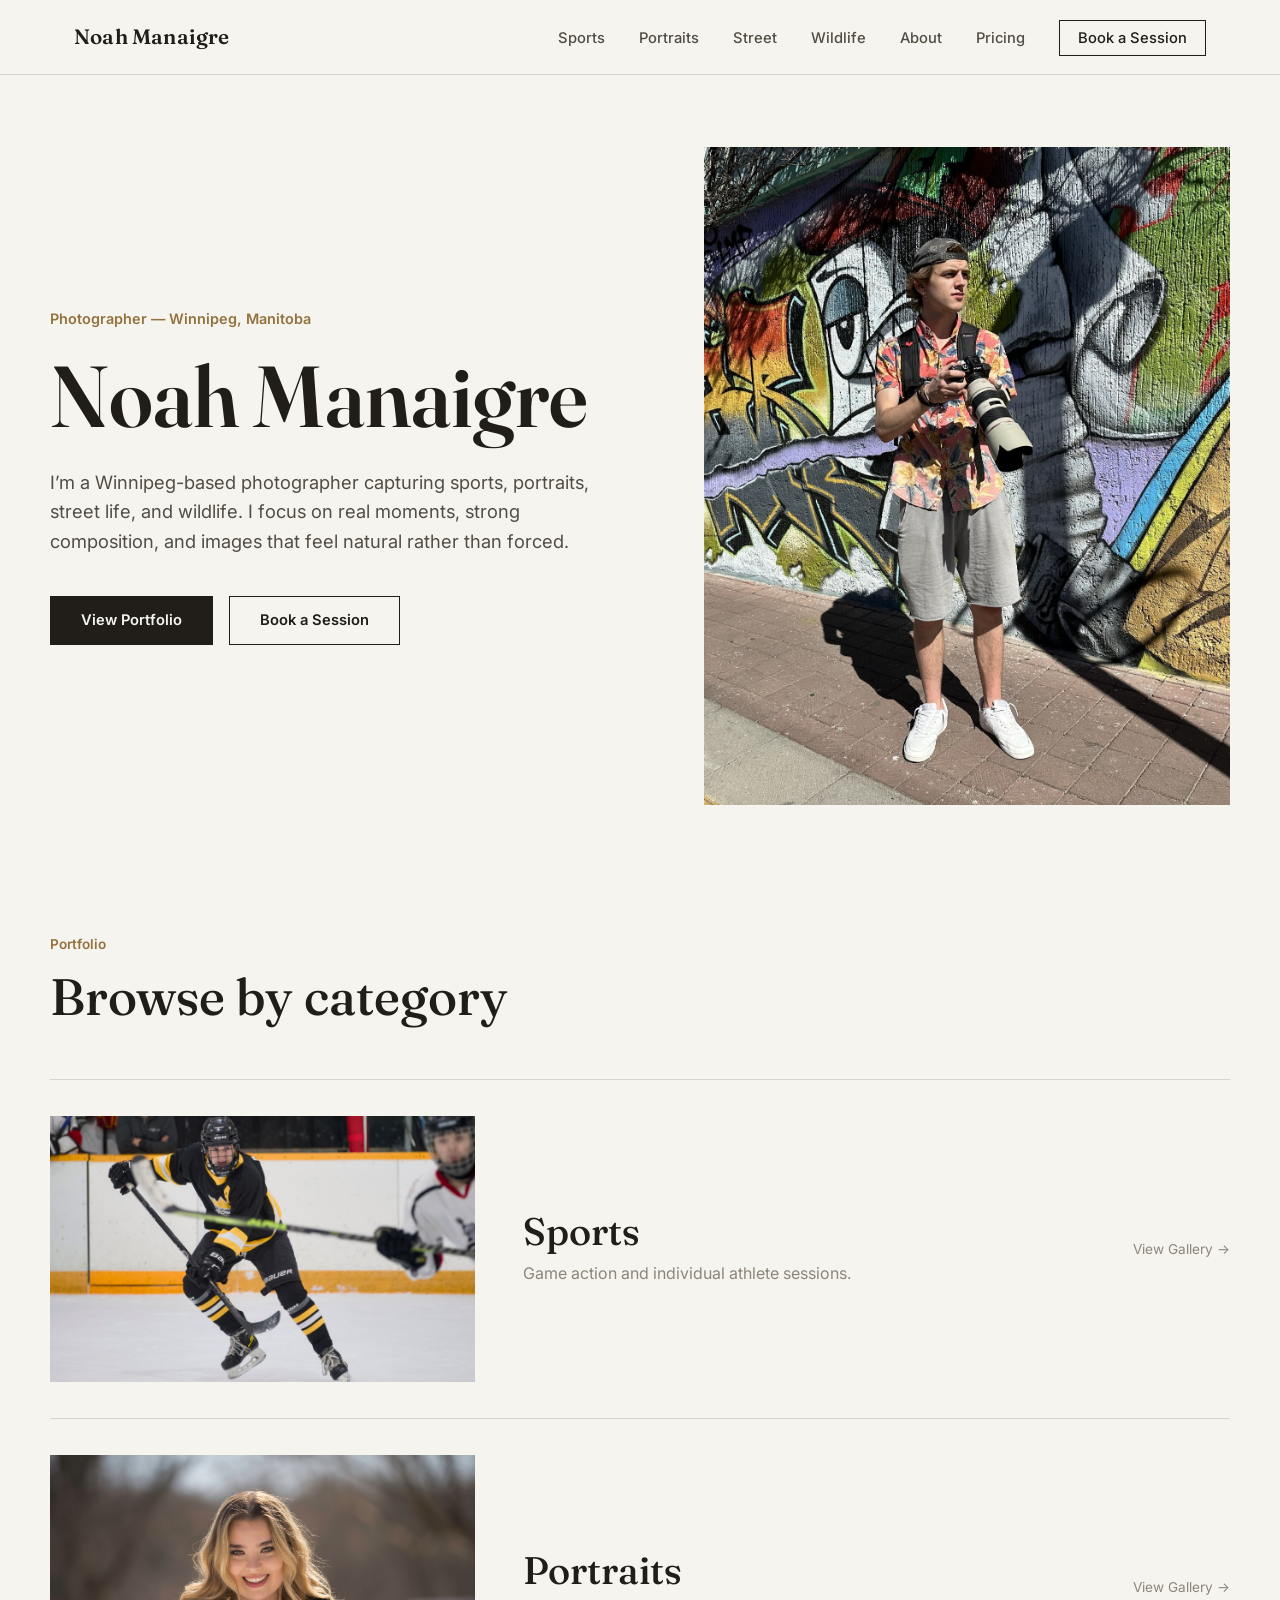
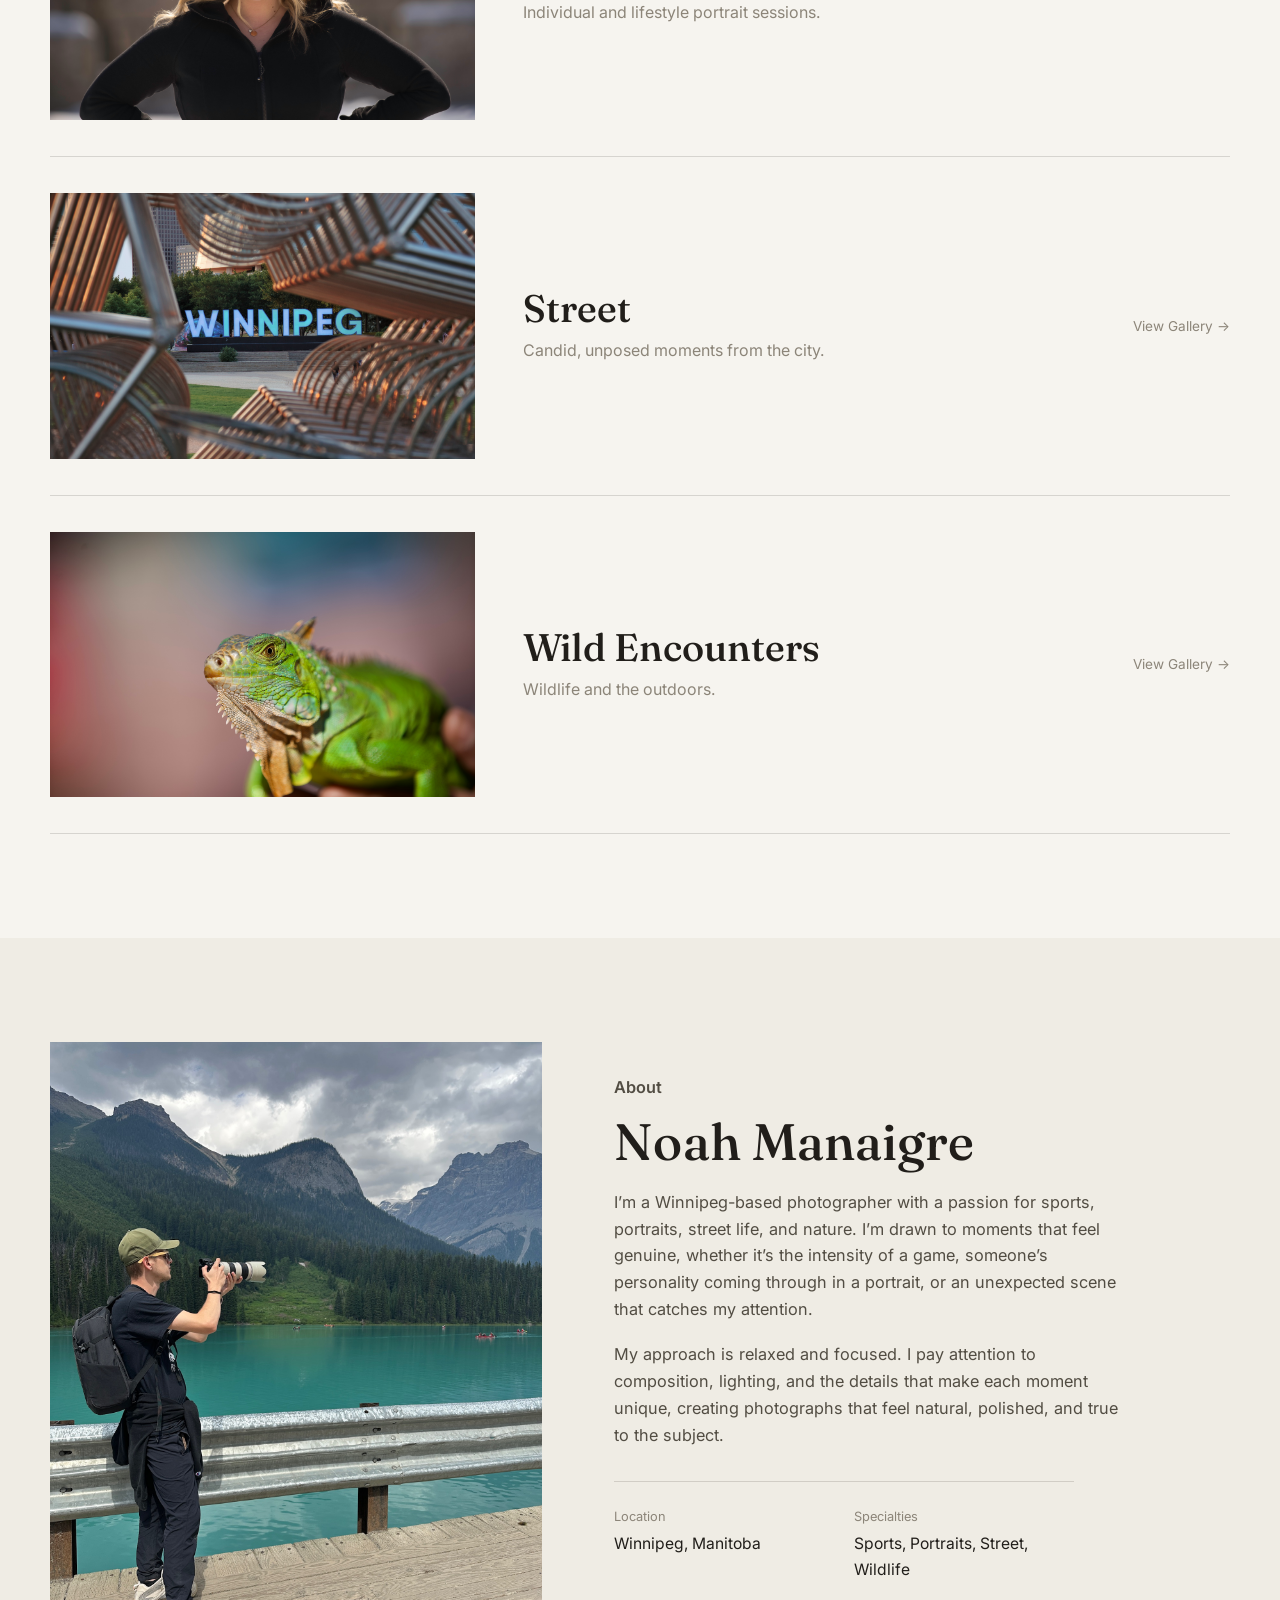
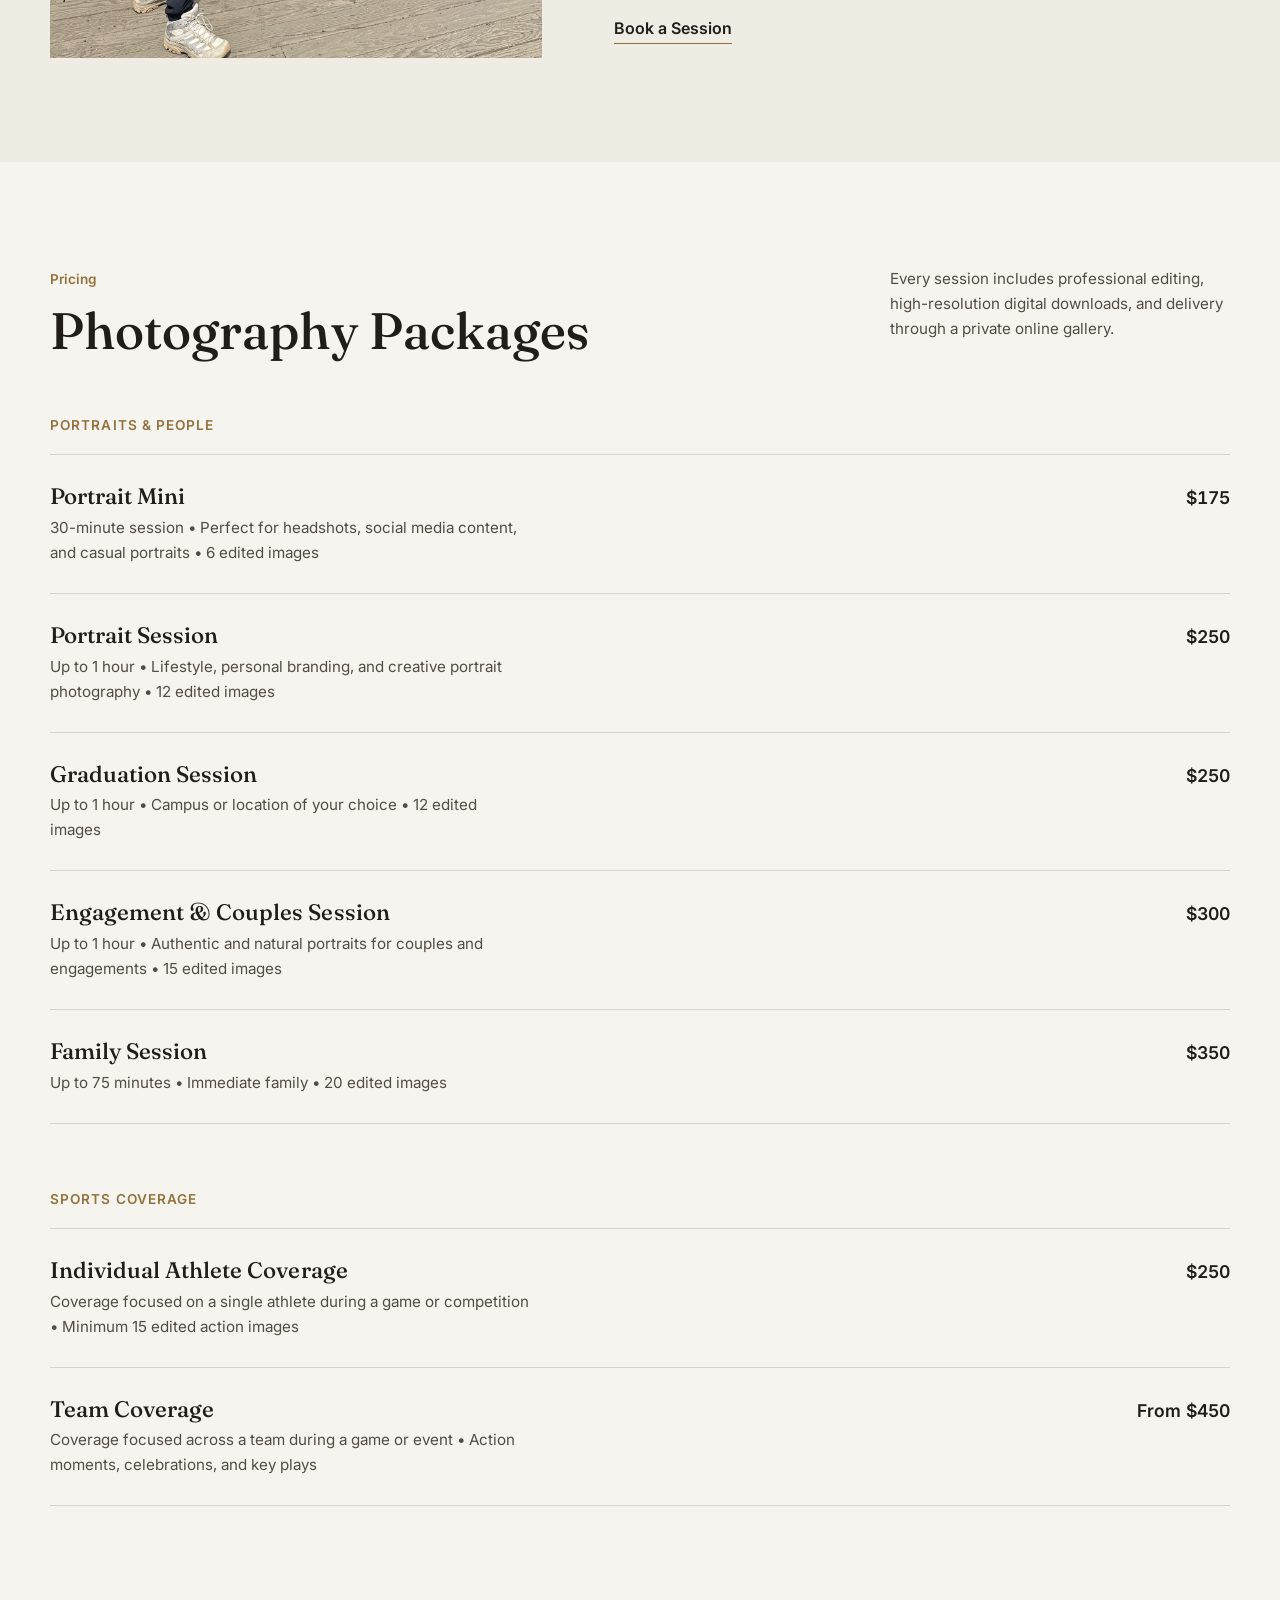
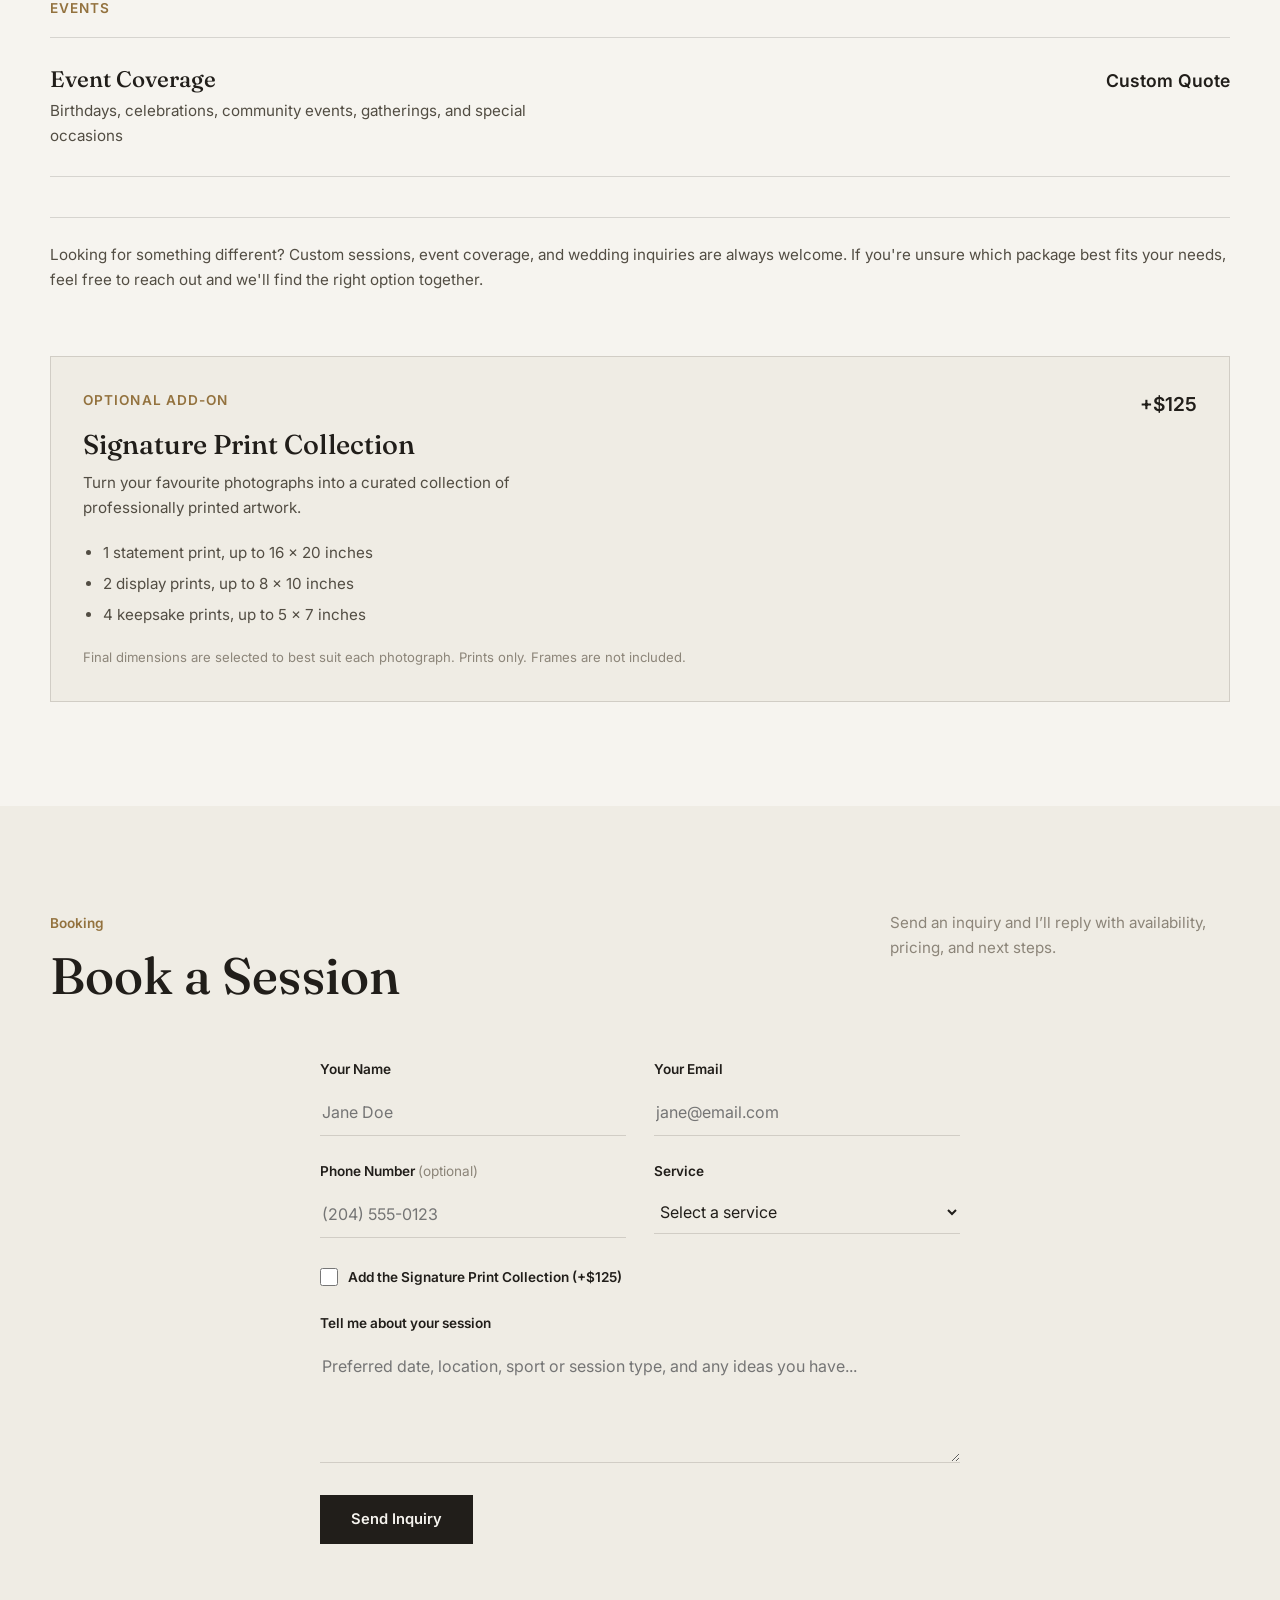
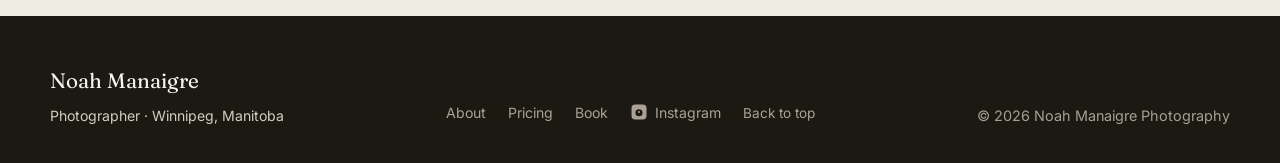
==== commit 4e28f409: "Update print addon price from $145 to $125" ====
--- a/index.html
+++ b/index.html
@@ -339,7 +339,7 @@
       </p>
     </div>
 
-    <p class="print-addon-price">+$145</p>
+    <p class="print-addon-price">+$125</p>
   </div>
 </div>
       </section>
@@ -454,7 +454,7 @@
                 type="checkbox"
                 value="Yes"
               />
-              Add the Signature Print Collection (+$145)
+              Add the Signature Print Collection (+$125)
             </label>
 
             <p id="printNote" class="field-note" hidden>
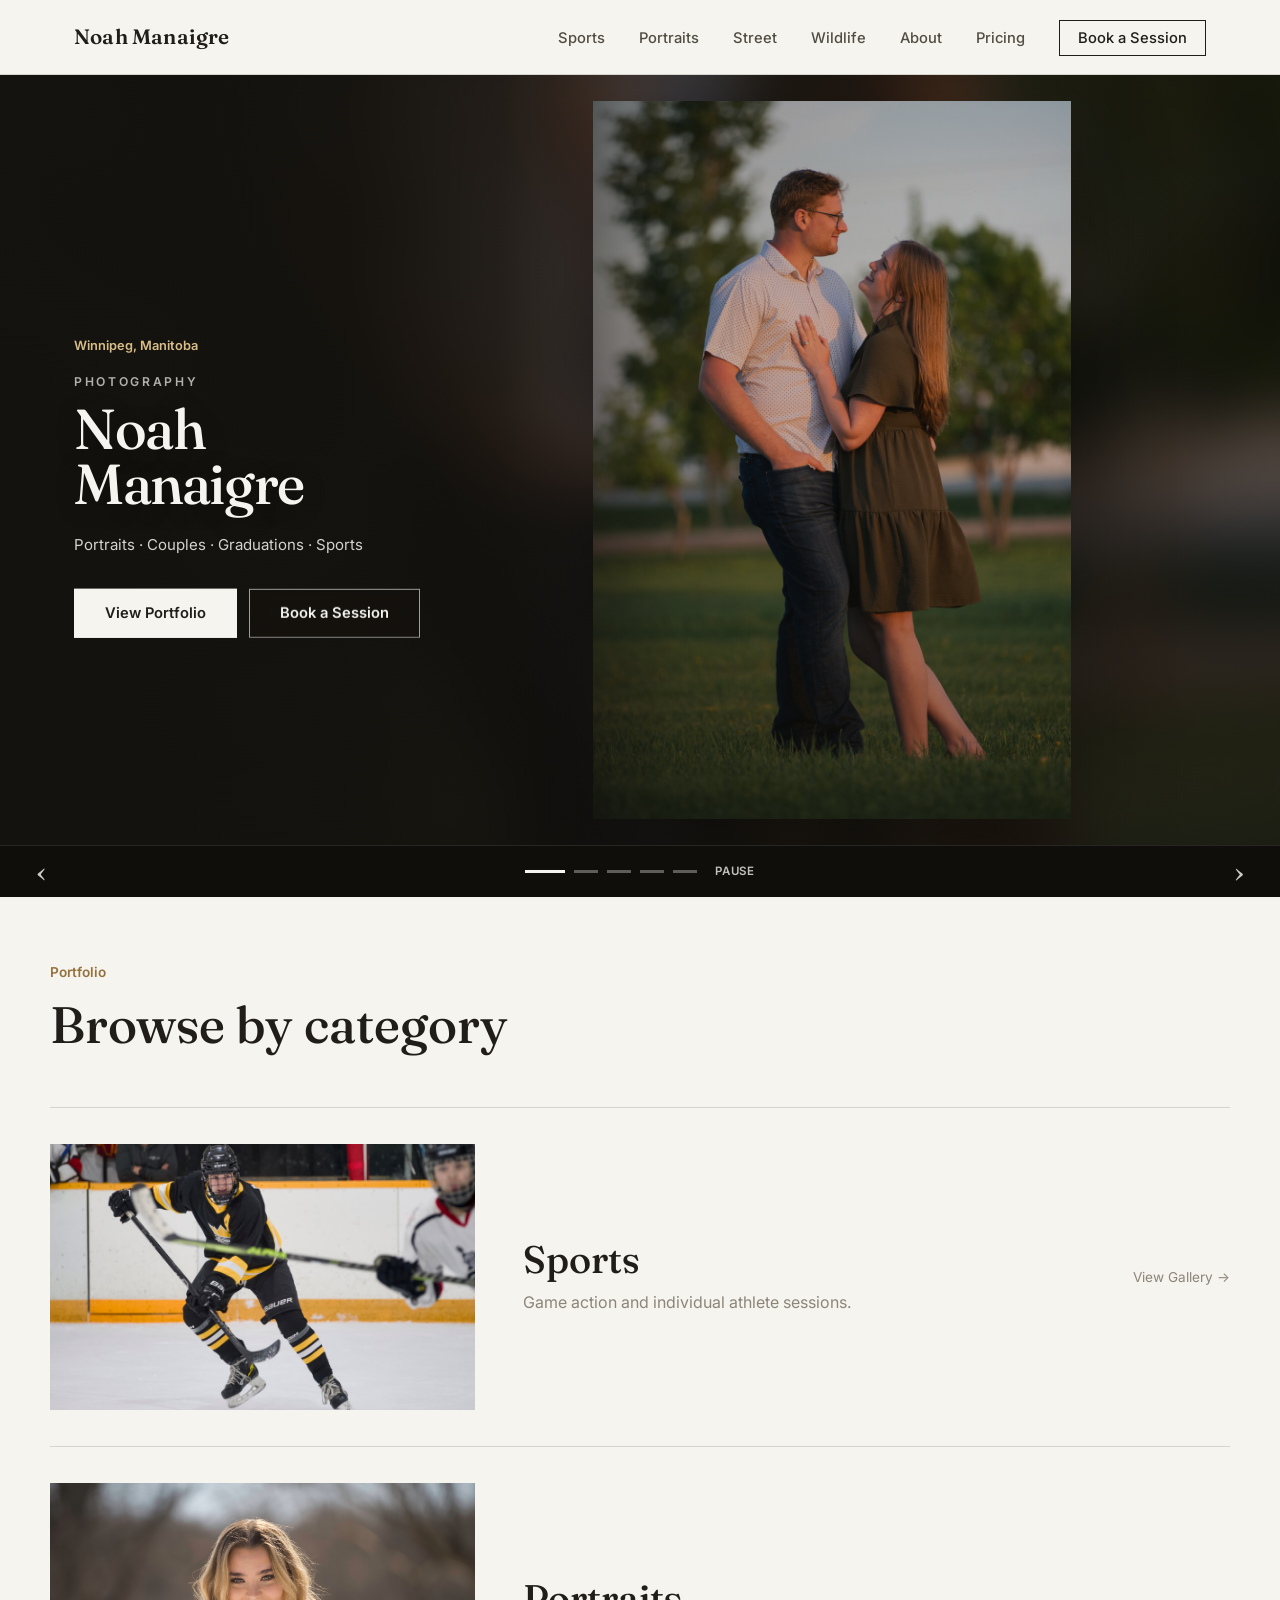
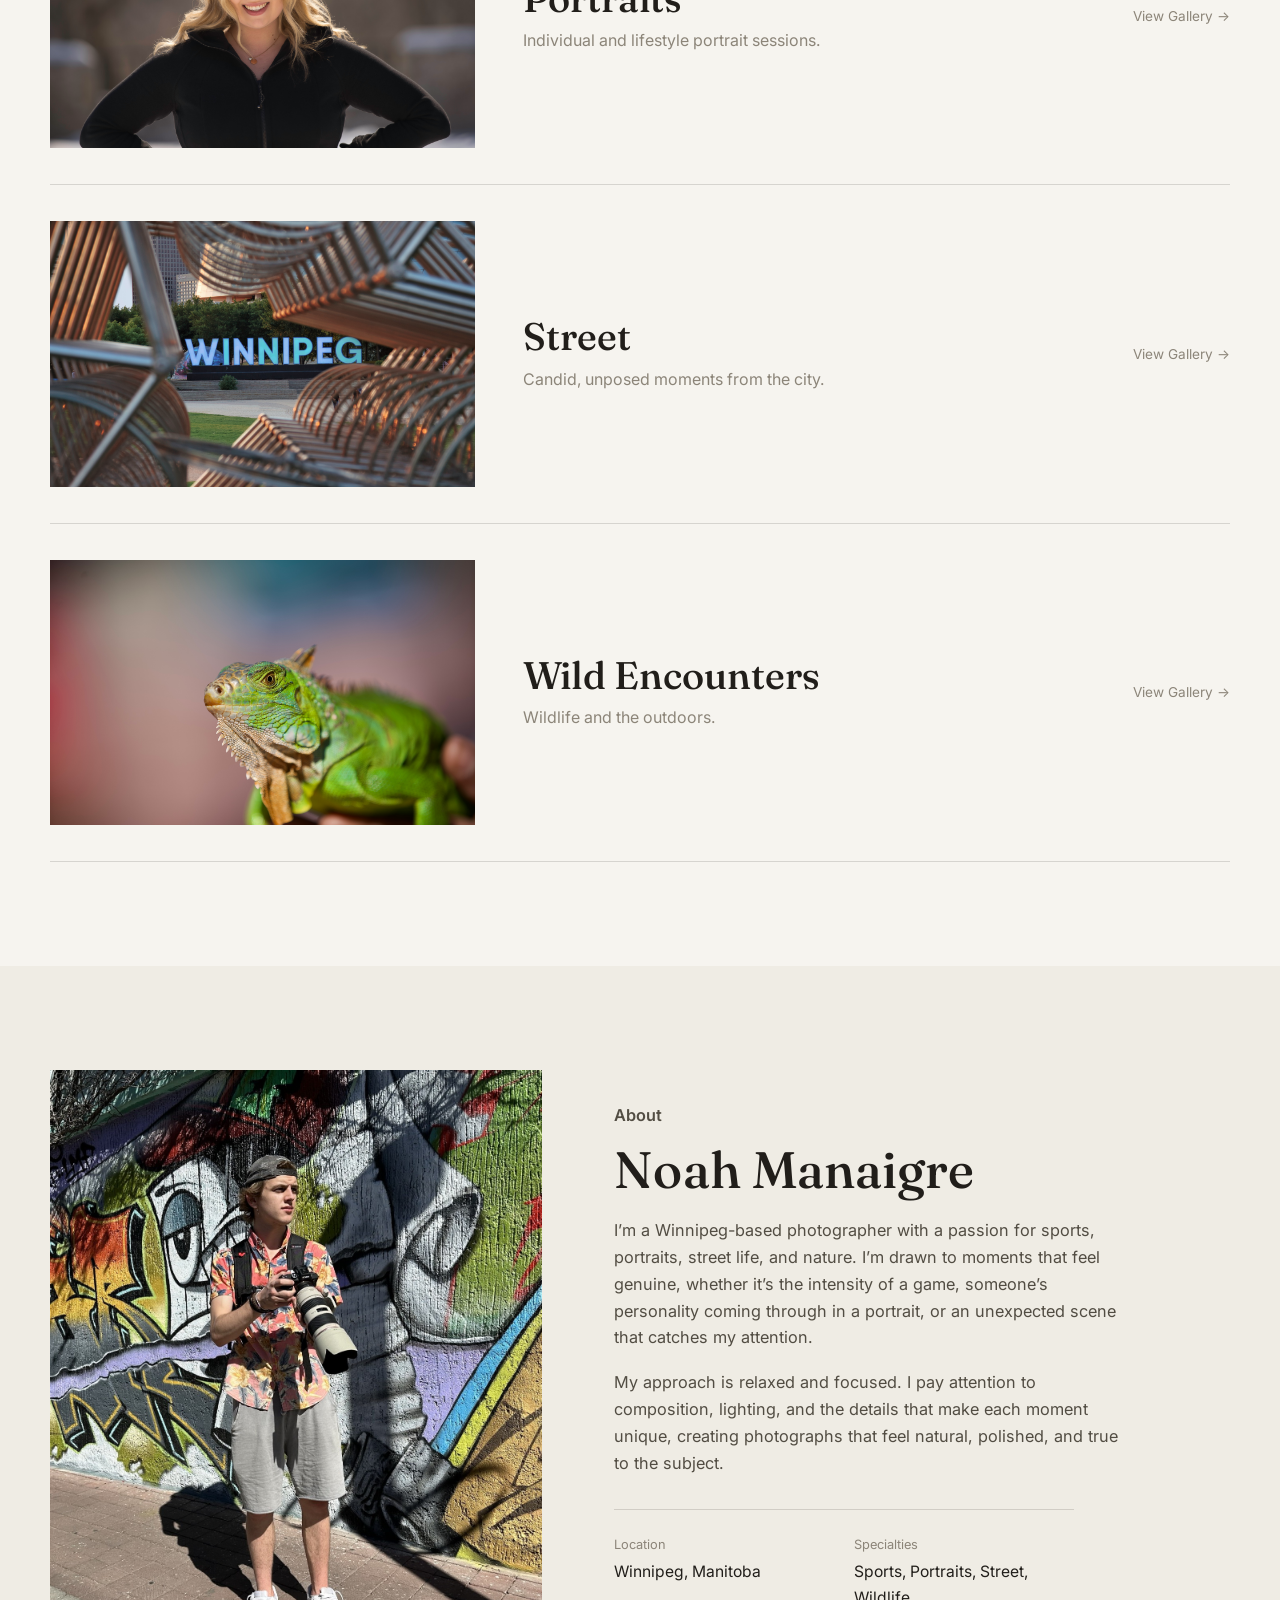
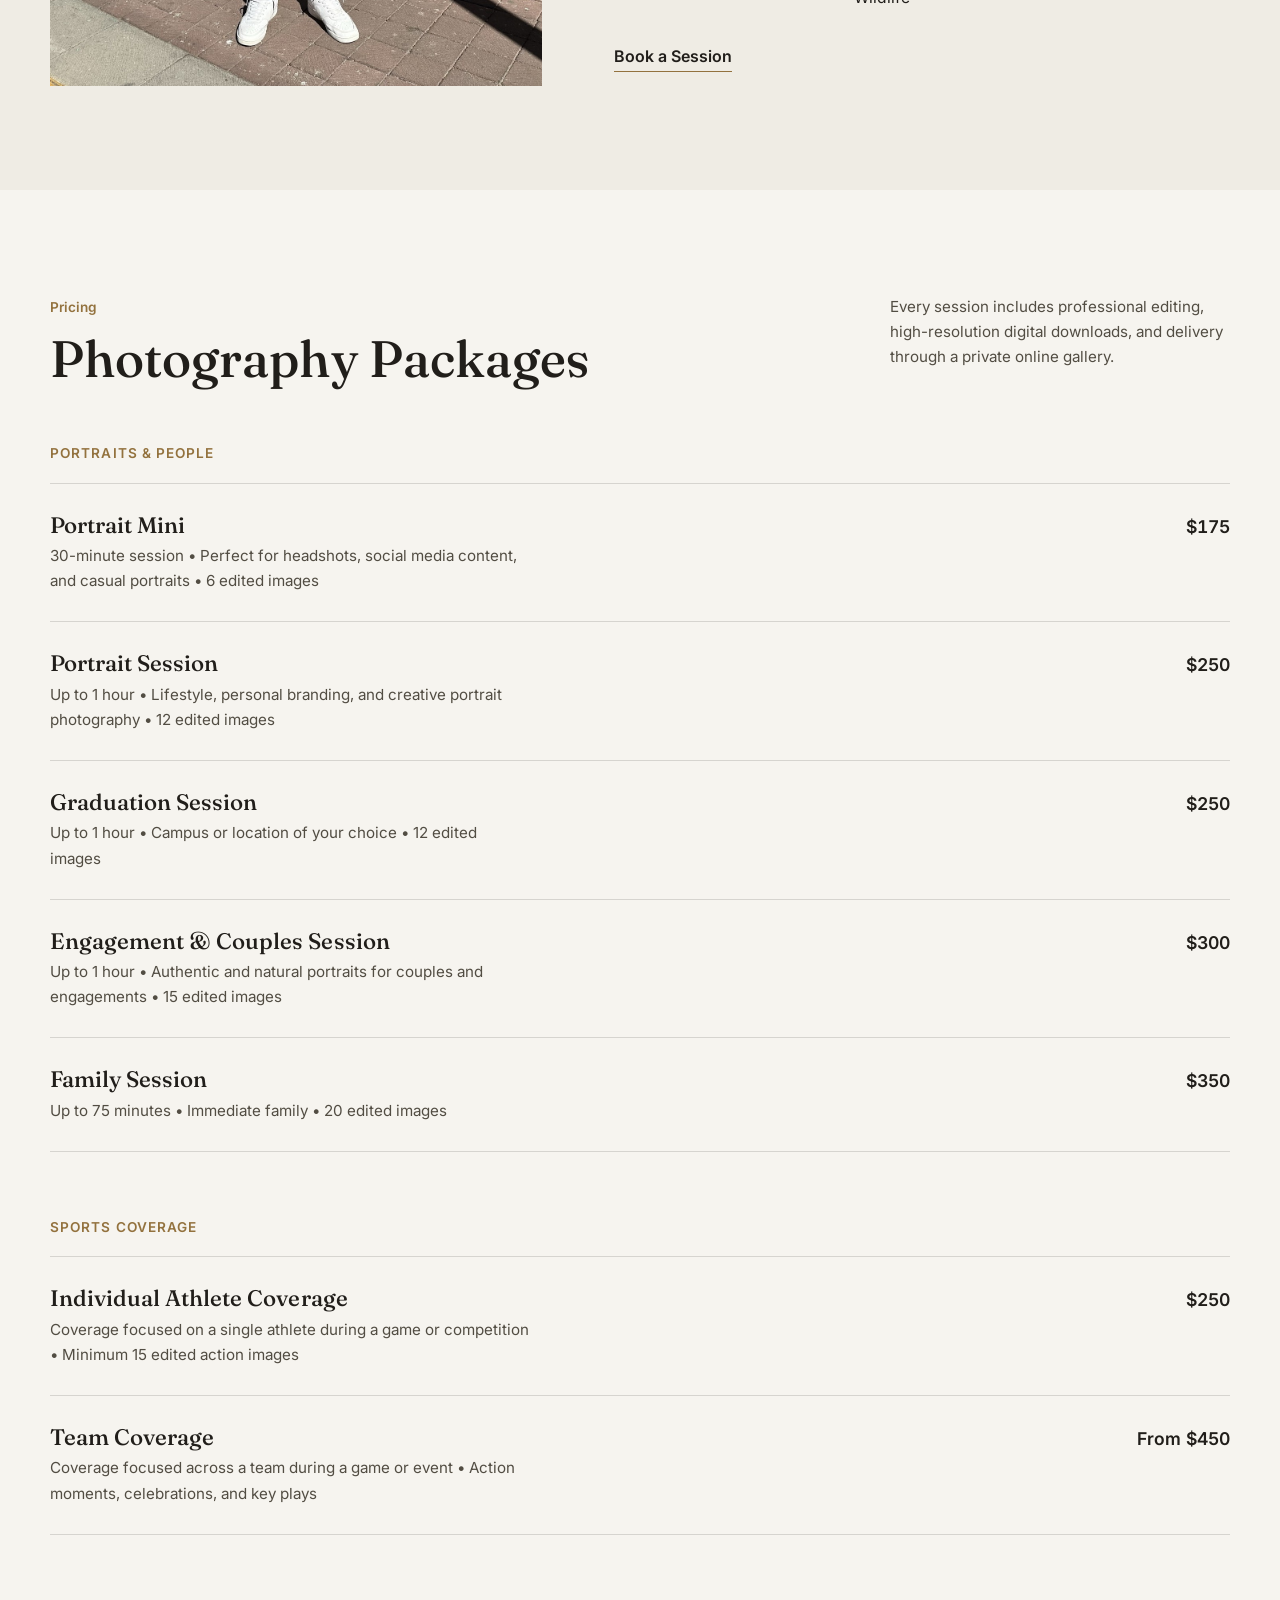
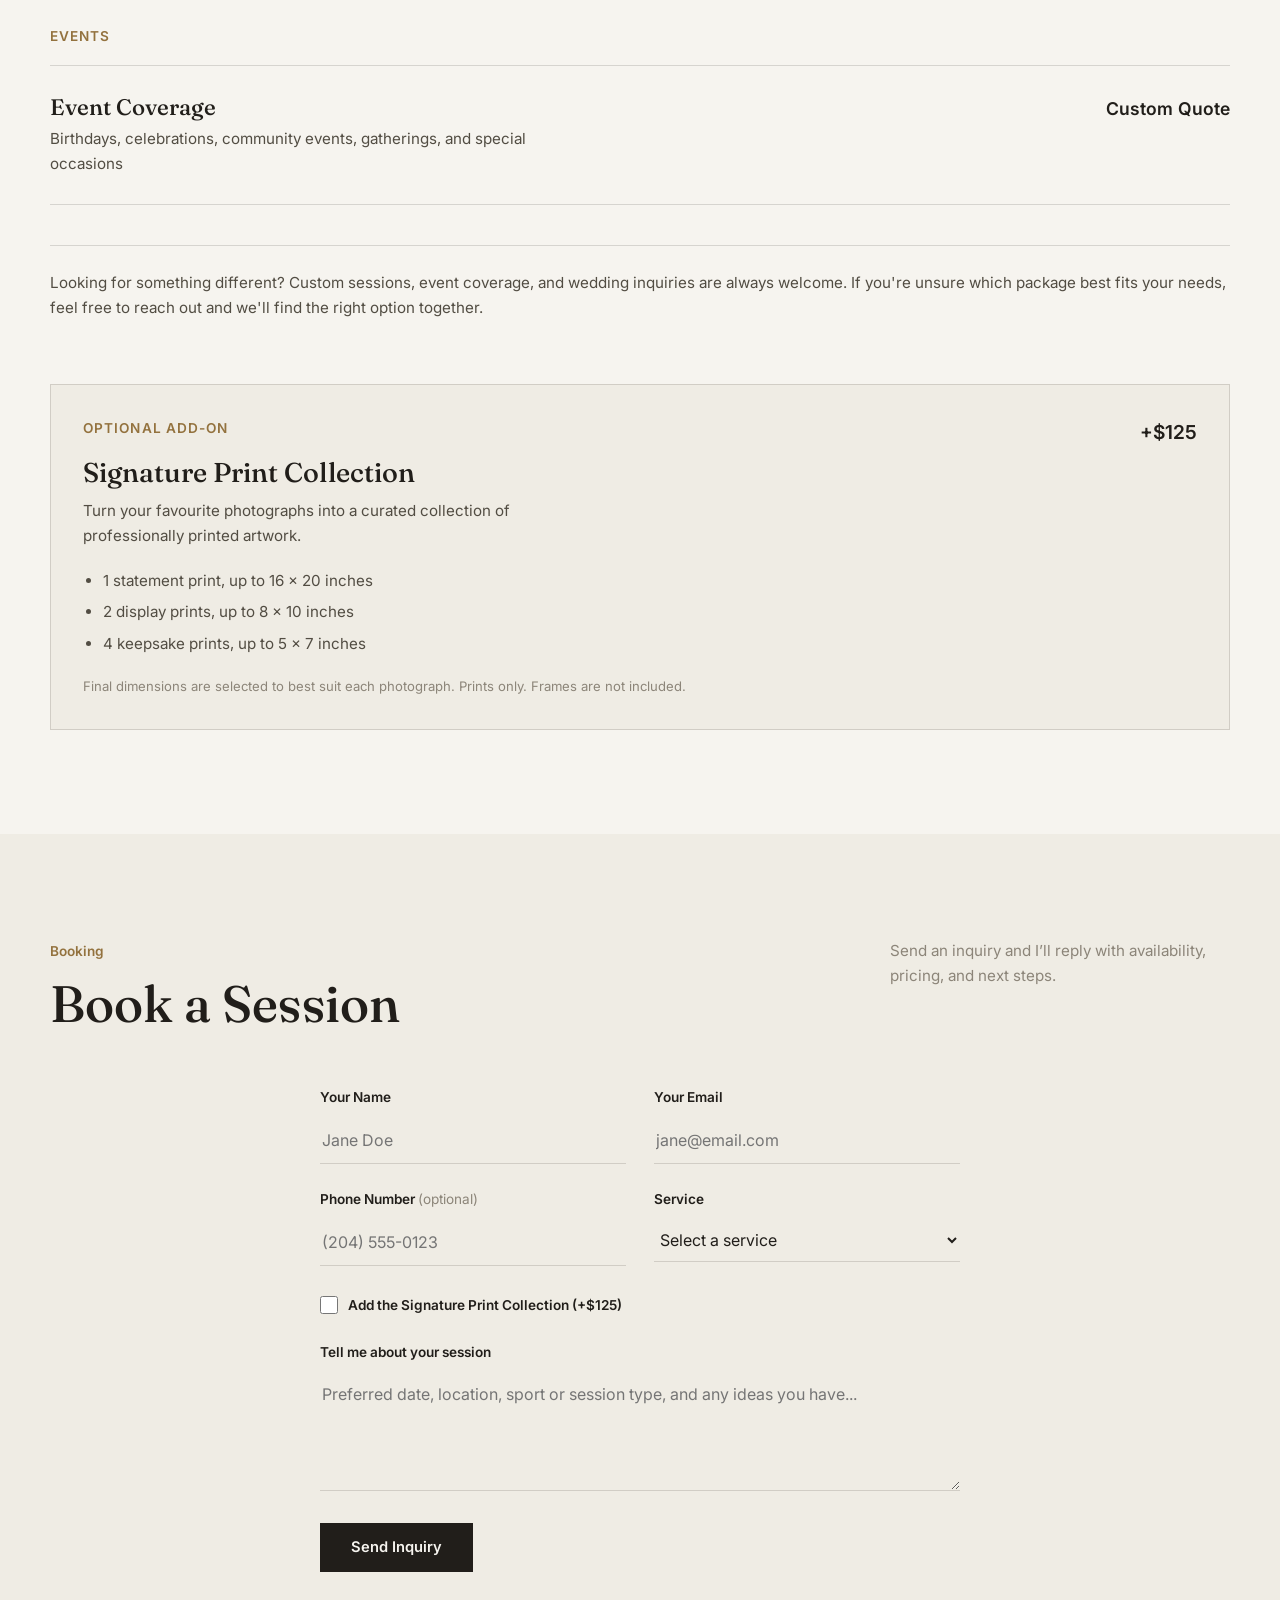
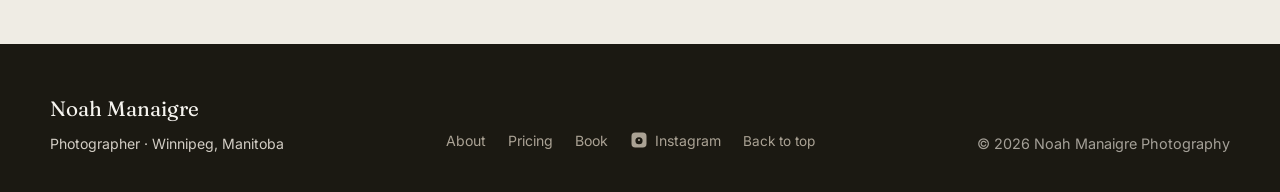
==== commit 4c37fdf7: "new hero created" ====
--- a/index.html
+++ b/index.html
@@ -62,31 +62,99 @@
     </header>
 
     <main id="main">
-      <!-- HERO -->
-      <section class="hero">
-        <div class="hero-grid">
-          <div class="hero-text">
-            <p class="hero-kicker">Photographer &mdash; Winnipeg, Manitoba</p>
-            <h1>Noah Manaigre</h1>
-            <p class="hero-lede">
-              I’m a Winnipeg-based photographer capturing sports, portraits,
-              street life, and wildlife. I focus on real moments, strong
-              composition, and images that feel natural rather than forced.
-            </p>
-
-            <div class="buttons">
-              <a href="#portfolio" class="btn">View Portfolio</a>
-              <a href="#booking" class="btn outline">Book a Session</a>
-            </div>
-          </div>
-
-          <div class="hero-image">
+      <!-- FEATURED HERO -->
+      <section
+        id="featuredWork"
+        class="showcase-hero"
+        aria-label="Featured photography"
+        aria-roledescription="carousel"
+      >
+        <div class="showcase-slides">
+
+          <article class="showcase-slide" data-label="Couples photography" aria-hidden="true">
+            <img class="showcase-backdrop" src="photos/DSC04983.jpg" alt="" aria-hidden="true" />
+            <img class="showcase-image" src="photos/DSC04983.jpg" alt="Featured couples photograph" loading="lazy" />
+          </article>
+
+          <article class="showcase-slide active" data-label="Portrait photography" aria-hidden="false">
+            <img class="showcase-backdrop" src="photos/DSC03516.jpg" alt="" aria-hidden="true" />
+            <img class="showcase-image" src="photos/DSC03516.jpg" alt="Featured portrait photograph" />
+          </article>
+
+          <article class="showcase-slide" data-label="Sports photography" aria-hidden="true">
+            <img class="showcase-backdrop" src="photos/DSC04402.jpg" alt="" aria-hidden="true" />
+            <img class="showcase-image" src="photos/DSC04402.jpg" alt="Featured sports photograph" loading="lazy" />
+          </article>
+
+          <article class="showcase-slide" data-label="Creative lifestyle photography" aria-hidden="true">
+            <img class="showcase-backdrop" src="photos/IMG_0527.jpg" alt="" aria-hidden="true" />
+            <img class="showcase-image" src="photos/IMG_0527.jpg" alt="People silhouetted near the beach" loading="lazy" />
+          </article>
+
+          <article class="showcase-slide" data-label="Fine-art landscape photography" aria-hidden="true">
+            <img class="showcase-backdrop" src="photos/AFE76896-931B-451A-A16E-D7BC14AD712E.jpg" alt="" aria-hidden="true" />
             <img
-              src="photos/IMG_2601-modded.JPEG"
-              alt="Noah Manaigre with a camera"
+              class="showcase-image"
+              src="photos/AFE76896-931B-451A-A16E-D7BC14AD712E.jpg"
+              alt="Lighthouse on rocky terrain beneath lightning-filled storm clouds"
+              loading="lazy"
             />
-          </div>
-        </div>
+          </article>
+        </div>
+
+        <div class="showcase-overlay" aria-hidden="true"></div>
+
+        <div class="showcase-content">
+          <p class="showcase-kicker">Winnipeg, Manitoba</p>
+          <p class="showcase-brand">Photography</p>
+          <h1>Noah Manaigre</h1>
+          <p class="showcase-lede">Portraits &middot; Couples &middot; Graduations &middot; Sports</p>
+
+          <div class="showcase-buttons">
+            <a href="#portfolio" class="btn showcase-primary">View Portfolio</a>
+            <a href="#booking" class="btn showcase-outline">Book a Session</a>
+          </div>
+        </div>
+
+        <button
+          id="showcasePrevious"
+          class="showcase-arrow showcase-previous"
+          type="button"
+          aria-label="Show previous photograph"
+        >
+          <span aria-hidden="true">&lsaquo;</span>
+        </button>
+
+        <button
+          id="showcaseNext"
+          class="showcase-arrow showcase-next"
+          type="button"
+          aria-label="Show next photograph"
+        >
+          <span aria-hidden="true">&rsaquo;</span>
+        </button>
+
+        <div class="showcase-controls">
+          <div class="showcase-dots" aria-label="Choose featured photograph">
+            <button class="showcase-dot active" type="button" data-slide="0" aria-label="Show portrait photograph" aria-current="true"></button>
+            <button class="showcase-dot" type="button" data-slide="1" aria-label="Show couples photograph"></button>
+            <button class="showcase-dot" type="button" data-slide="2" aria-label="Show sports photograph"></button>
+            <button class="showcase-dot" type="button" data-slide="3" aria-label="Show lifestyle photograph"></button>
+            <button class="showcase-dot" type="button" data-slide="4" aria-label="Show fine-art landscape photograph"></button>
+          </div>
+
+          <button
+            id="showcasePause"
+            class="showcase-pause"
+            type="button"
+            aria-label="Pause featured photographs"
+            aria-pressed="false"
+          >
+            <span aria-hidden="true">Pause</span>
+          </button>
+        </div>
+
+        <p id="showcaseStatus" class="sr-only" aria-live="polite">Portrait photography</p>
       </section>
 
       <!-- PORTFOLIO INDEX -->
@@ -150,7 +218,7 @@
         <div class="about-grid">
           <div class="about-image">
             <img
-              src="photos/IMG_0953.JPG"
+              src="photos\IMG_2601-modded.JPEG"
               alt="Noah Manaigre holding a camera"
               loading="lazy"
             />
--- a/styles.css
+++ b/styles.css
@@ -6,1635 +6,2140 @@
    ============================================ */
 
 :root {
-  --paper: #f6f4ef;
-  --paper-dim: #efece4;
-  --ink: #211e1a;
-  --ink-soft: #524d43;
-  --grey: #8c8579;
-  --charcoal: #1b1912;
-  --off-white: #f6f4ef;
-  --hairline: rgba(33, 30, 26, 0.15);
-  --hairline-dark: rgba(246, 244, 239, 0.16);
-  --gold: #93723e;
-  --gold-deep: #6f5629;
-
-  --font-display: "Fraunces", "Georgia", serif;
-  --font-body: "Inter", -apple-system, BlinkMacSystemFont, sans-serif;
-  --font-mono: ui-monospace, "SF Mono", "Cascadia Mono", Consolas, monospace;
-
-  --max: 1180px;
+    --paper: #f6f4ef;
+    --paper-dim: #efece4;
+    --ink: #211e1a;
+    --ink-soft: #524d43;
+    --grey: #8c8579;
+    --charcoal: #1b1912;
+    --off-white: #f6f4ef;
+    --hairline: rgba(33, 30, 26, 0.15);
+    --hairline-dark: rgba(246, 244, 239, 0.16);
+    --gold: #93723e;
+    --gold-deep: #6f5629;
+
+    --font-display: "Fraunces", "Georgia", serif;
+    --font-body: "Inter", -apple-system, BlinkMacSystemFont, sans-serif;
+    --font-mono: ui-monospace, "SF Mono", "Cascadia Mono", Consolas, monospace;
+
+    --max: 1180px;
 }
 
 /* =============== GLOBAL RESET =============== */
 
 * {
-  box-sizing: border-box;
+    box-sizing: border-box;
 }
 
 html {
-  scroll-behavior: smooth;
-  scroll-padding-top: 90px;
+    scroll-behavior: smooth;
+    scroll-padding-top: 90px;
 }
 
 body {
-  margin: 0;
-  min-width: 320px;
-  overflow-x: hidden;
-  background: var(--paper);
-  color: var(--ink);
-  font-family: var(--font-body);
-  font-size: 16px;
-  line-height: 1.65;
-  -webkit-font-smoothing: antialiased;
+    margin: 0;
+    min-width: 320px;
+    overflow-x: hidden;
+    background: var(--paper);
+    color: var(--ink);
+    font-family: var(--font-body);
+    font-size: 16px;
+    line-height: 1.65;
+    -webkit-font-smoothing: antialiased;
 }
 
 body.menu-open {
-  overflow: hidden;
+    overflow: hidden;
 }
 
 img {
-  display: block;
-  max-width: 100%;
+    display: block;
+    max-width: 100%;
 }
 
 a {
-  color: inherit;
+    color: inherit;
 }
 
 button,
 input,
 select,
 textarea {
-  font: inherit;
+    font: inherit;
 }
 
 .skip-link {
-  position: absolute;
-  left: -9999px;
-  top: 0;
-  z-index: 400;
-  padding: 12px 18px;
-  background: var(--charcoal);
-  color: var(--off-white);
+    position: absolute;
+    left: -9999px;
+    top: 0;
+    z-index: 400;
+    padding: 12px 18px;
+    background: var(--charcoal);
+    color: var(--off-white);
 }
 
 .skip-link:focus {
-  left: 12px;
-  top: 12px;
+    left: 12px;
+    top: 12px;
 }
 
 .sr-only {
-  position: absolute;
-  width: 1px;
-  height: 1px;
-  padding: 0;
-  overflow: hidden;
-  clip: rect(0 0 0 0);
-  white-space: nowrap;
-  border: 0;
+    position: absolute;
+    width: 1px;
+    height: 1px;
+    padding: 0;
+    overflow: hidden;
+    clip: rect(0 0 0 0);
+    white-space: nowrap;
+    border: 0;
 }
 
 :focus-visible {
-  outline: 2px solid var(--gold);
-  outline-offset: 3px;
+    outline: 2px solid var(--gold);
+    outline-offset: 3px;
 }
 
 h1,
 h2,
 h3 {
-  margin: 0;
-  color: var(--ink);
-  font-family: var(--font-display);
-  font-weight: 600;
-  line-height: 1.05;
-  letter-spacing: 0.001em;
+    margin: 0;
+    color: var(--ink);
+    font-family: var(--font-display);
+    font-weight: 600;
+    line-height: 1.05;
+    letter-spacing: 0.001em;
 }
 
 h2 {
-  font-size: clamp(2.2rem, 4.6vw, 3.2rem);
-  font-weight: 500;
+    font-size: clamp(2.2rem, 4.6vw, 3.2rem);
+    font-weight: 500;
 }
 
 h3 {
-  font-size: 1.4rem;
-  font-weight: 500;
+    font-size: 1.4rem;
+    font-weight: 500;
 }
 
 p {
-  margin: 0;
+    margin: 0;
 }
 
 /* =============== LAYOUT HELPERS =============== */
 
 .section {
-  padding: 104px 24px;
+    padding: 104px 24px;
 }
 
 .section-head {
-  display: flex;
-  align-items: baseline;
-  justify-content: space-between;
-  flex-wrap: wrap;
-  gap: 24px;
-  max-width: var(--max);
-  margin: 0 auto 56px;
+    display: flex;
+    align-items: baseline;
+    justify-content: space-between;
+    flex-wrap: wrap;
+    gap: 24px;
+    max-width: var(--max);
+    margin: 0 auto 56px;
 }
 
 .section-note {
-  max-width: 34ch;
-  color: var(--grey);
-  font-size: 0.95rem;
+    max-width: 34ch;
+    color: var(--grey);
+    font-size: 0.95rem;
 }
 
 .section-kicker {
-  margin: 0 0 14px;
-  color: var(--gold);
-  font-family: var(--font-body);
-  font-size: 0.85rem;
-  font-weight: 600;
+    margin: 0 0 14px;
+    color: var(--gold);
+    font-family: var(--font-body);
+    font-size: 0.85rem;
+    font-weight: 600;
 }
 
 .rule {
-  max-width: var(--max);
-  margin: 0 auto;
-  border: 0;
-  border-top: 1px solid var(--hairline);
+    max-width: var(--max);
+    margin: 0 auto;
+    border: 0;
+    border-top: 1px solid var(--hairline);
 }
 
 /* =============== HEADER AND NAVIGATION =============== */
 
 .site-header {
-  position: sticky;
-  top: 0;
-  z-index: 100;
-  background: var(--paper);
-  border-bottom: 1px solid var(--hairline);
+    position: sticky;
+    top: 0;
+    z-index: 100;
+    background: var(--paper);
+    border-bottom: 1px solid var(--hairline);
 }
 
 .nav {
-  display: flex;
-  align-items: center;
-  justify-content: space-between;
-  gap: 24px;
-  max-width: var(--max);
-  margin: 0 auto;
-  padding: 20px 24px;
+    display: flex;
+    align-items: center;
+    justify-content: space-between;
+    gap: 24px;
+    max-width: var(--max);
+    margin: 0 auto;
+    padding: 20px 24px;
 }
 
 .logo {
-  color: var(--ink);
-  font-family: var(--font-display);
-  font-size: 1.3rem;
-  font-weight: 600;
-  letter-spacing: 0.01em;
-  text-decoration: none;
-  white-space: nowrap;
+    color: var(--ink);
+    font-family: var(--font-display);
+    font-size: 1.3rem;
+    font-weight: 600;
+    letter-spacing: 0.01em;
+    text-decoration: none;
+    white-space: nowrap;
 }
 
 .nav-menu {
-  display: flex;
-  align-items: center;
-  gap: 34px;
-  margin: 0;
-  padding: 0;
-  list-style: none;
+    display: flex;
+    align-items: center;
+    gap: 34px;
+    margin: 0;
+    padding: 0;
+    list-style: none;
 }
 
 .nav-menu a {
-  padding: 6px 0;
-  color: var(--ink-soft);
-  border-bottom: 1px solid transparent;
-  font-size: 0.92rem;
-  font-weight: 500;
-  text-decoration: none;
-  transition:
-    border-color 0.2s ease,
-    color 0.2s ease,
-    background 0.2s ease;
+    padding: 6px 0;
+    color: var(--ink-soft);
+    border-bottom: 1px solid transparent;
+    font-size: 0.92rem;
+    font-weight: 500;
+    text-decoration: none;
+    transition:
+        border-color 0.2s ease,
+        color 0.2s ease,
+        background 0.2s ease;
 }
 
 .nav-menu a:hover {
-  color: var(--ink);
-  border-color: var(--gold);
+    color: var(--ink);
+    border-color: var(--gold);
 }
 
 .nav-menu a[aria-current="page"] {
-  color: var(--ink);
-  border-color: var(--gold);
+    color: var(--ink);
+    border-color: var(--gold);
 }
 
 .nav-menu .nav-cta {
-  padding: 8px 18px;
-  color: var(--ink);
-  border: 1px solid var(--ink);
+    padding: 8px 18px;
+    color: var(--ink);
+    border: 1px solid var(--ink);
 }
 
 .nav-menu .nav-cta:hover {
-  color: var(--paper);
-  background: var(--ink);
-  border-color: var(--ink);
+    color: var(--paper);
+    background: var(--ink);
+    border-color: var(--ink);
 }
 
 .nav-toggle {
-  display: none;
-  flex-direction: column;
-  justify-content: center;
-  gap: 5px;
-  width: 44px;
-  height: 44px;
-  padding: 6px;
-  flex-shrink: 0;
-  cursor: pointer;
-  background: transparent;
-  border: 0;
+    display: none;
+    flex-direction: column;
+    justify-content: center;
+    gap: 5px;
+    width: 44px;
+    height: 44px;
+    padding: 6px;
+    flex-shrink: 0;
+    cursor: pointer;
+    background: transparent;
+    border: 0;
 }
 
 .nav-toggle span:not(.sr-only) {
-  display: block;
-  width: 100%;
-  height: 2px;
-  background: var(--ink);
-  transform-origin: center;
-  transition:
-    transform 0.25s ease,
-    opacity 0.25s ease;
-}
-
-/* =============== HOME HERO =============== */
-
-.hero {
-  padding: 72px 24px 96px;
-  background: var(--paper);
-}
-
-.hero-grid {
-  display: grid;
-  grid-template-columns: 1.05fr 0.95fr;
-  align-items: center;
-  gap: 72px;
-  max-width: var(--max);
-  margin: 0 auto;
-}
-
-.hero-text {
-  min-width: 0;
-}
-
-.hero-kicker {
-  margin-bottom: 20px;
-  color: var(--gold);
-  font-size: 0.9rem;
-  font-weight: 600;
-}
-
-.hero h1 {
-  color: var(--ink);
-  font-size: clamp(3.2rem, 7vw, 5.4rem);
-  overflow-wrap: break-word;
-}
-
-.hero-lede {
-  max-width: 46ch;
-  margin-top: 26px;
-  color: var(--ink-soft);
-  font-size: 1.15rem;
-  line-height: 1.6;
-}
-
-.hero-image {
-  width: 100%;
-  aspect-ratio: 4 / 5;
-  overflow: hidden;
-  background: var(--paper-dim);
-}
-
-.hero-image img {
-  width: 100%;
-  height: 100%;
-  object-fit: cover;
-}
-
-/* =============== BUTTONS =============== */
-
-.btn {
-  display: inline-block;
-  padding: 14px 30px;
-  color: var(--paper);
-  background: var(--ink);
-  border: 1px solid var(--ink);
-  font-size: 0.92rem;
-  font-weight: 600;
-  line-height: 1.3;
-  text-align: center;
-  text-decoration: none;
-  transition:
-    background 0.2s ease,
-    color 0.2s ease,
-    border-color 0.2s ease;
-}
-
-.btn:hover {
-  background: var(--gold-deep);
-  border-color: var(--gold-deep);
-}
-
-.btn.outline {
-  color: var(--ink);
-  background: transparent;
-  border-color: var(--ink);
-}
-
-.btn.outline:hover {
-  color: var(--paper);
-  background: var(--ink);
-}
-
-.buttons {
-  display: flex;
-  flex-wrap: wrap;
-  gap: 16px;
-  margin-top: 40px;
-}
-
-/* =============== PORTFOLIO INDEX =============== */
-
-.portfolio-index {
-  background: var(--paper);
-}
-
-.index-list {
-  max-width: var(--max);
-  margin: 0 auto;
-}
-
-.index-row {
-  display: grid;
-  grid-template-columns: minmax(260px, 36%) minmax(0, 1fr) auto;
-  align-items: center;
-  gap: 48px;
-  padding: 36px 0;
-  color: var(--ink);
-  border-bottom: 1px solid var(--hairline);
-  text-decoration: none;
-  transition: opacity 0.2s ease;
-}
-
-.index-row:first-of-type {
-  border-top: 1px solid var(--hairline);
-}
-
-.index-row:hover {
-  opacity: 0.82;
-}
-
-.index-thumb {
-  display: block;
-  width: 100%;
-  height: auto;
-  aspect-ratio: 16 / 10;
-  overflow: hidden;
-  background: var(--paper-dim);
-}
-
-.index-thumb img {
-  width: 100%;
-  height: 100%;
-  object-fit: cover;
-  transition: transform 0.45s ease;
-}
-
-.index-row:hover .index-thumb img {
-  transform: scale(1.025);
-}
-
-.index-info {
-  display: block;
-  min-width: 0;
-}
-
-.index-info h3 {
-  font-size: clamp(2rem, 3vw, 2.8rem);
-  overflow-wrap: break-word;
-}
-
-.index-info p {
-  max-width: 42ch;
-  margin-top: 10px;
-  color: var(--grey);
-  font-size: 1rem;
-  line-height: 1.6;
-}
-
-.index-count {
-  color: var(--grey);
-  font-family: var(--font-body);
-  font-size: 0.85rem;
-  white-space: nowrap;
-}
-
-/* Keep the category rows slightly smaller on tablets */
-@media (min-width: 701px) and (max-width: 900px) {
-  .index-row {
-    grid-template-columns: 220px minmax(0, 1fr) auto;
-    gap: 28px;
-    padding: 30px 0;
-  }
-
-  .index-info h3 {
-    font-size: 2rem;
-  }
-}
-
-/* =============== CATEGORY PAGE HERO =============== */
-
-.category-hero {
-  padding: 48px 24px 64px;
-  background: var(--paper);
-  border-bottom: 1px solid var(--hairline);
-}
-
-.breadcrumb {
-  max-width: var(--max);
-  margin: 0 auto 28px;
-  color: var(--grey);
-  font-size: 0.85rem;
-}
-
-.breadcrumb a {
-  color: var(--grey);
-  border-bottom: 1px solid var(--hairline);
-  text-decoration: none;
-}
-
-.breadcrumb a:hover {
-  color: var(--ink);
-  border-color: var(--ink);
-}
-
-.category-hero-content {
-  display: flex;
-  align-items: flex-end;
-  justify-content: space-between;
-  flex-wrap: wrap;
-  gap: 24px;
-  max-width: var(--max);
-  margin: 0 auto;
-}
-
-.category-hero h1 {
-  color: var(--ink);
-  font-size: clamp(2.6rem, 6vw, 4rem);
-}
-
-.category-hero .lede {
-  max-width: 44ch;
-  margin-top: 14px;
-  color: var(--ink-soft);
-  font-size: 1.05rem;
-}
-
-.category-count {
-  color: var(--grey);
-  font-size: 0.9rem;
-  white-space: nowrap;
-}
-
-/* =============== GALLERY GRID =============== */
-
-.gallery-section {
-  padding: 56px 0 8px;
-  background: var(--paper);
-}
-
-.portfolio-grid {
-  display: grid;
-  grid-template-columns: repeat(3, minmax(0, 1fr));
-  gap: 28px;
-  max-width: var(--max);
-  margin: 0 auto;
-  padding: 0 24px 96px;
-}
-
-.portfolio-item {
-  position: relative;
-  aspect-ratio: 4 / 5;
-  padding: 0;
-  margin: 0;
-  overflow: hidden;
-  cursor: pointer;
-  background: var(--paper-dim);
-  border: 0;
-  text-align: left;
-}
-
-.portfolio-item.wide {
-  grid-column: span 2;
-  aspect-ratio: 8 / 5;
-}
-
-.portfolio-item img {
-  width: 100%;
-  height: 100%;
-  object-fit: cover;
-  transition: transform 0.5s ease;
-}
-
-.portfolio-item:hover img {
-  transform: scale(1.03);
-}
-
-.frame-caption {
-  position: absolute;
-  right: 0;
-  bottom: 0;
-  left: 0;
-  padding: 30px 16px 14px;
-  color: var(--off-white);
-  background: linear-gradient(180deg,
-      rgba(33, 30, 26, 0) 0%,
-      rgba(33, 30, 26, 0.65) 100%);
-  font-family: var(--font-display);
-  font-size: 0.85rem;
-  font-style: italic;
-  opacity: 0;
-  transform: translateY(6px);
-  transition:
-    opacity 0.25s ease,
-    transform 0.25s ease;
-}
-
-.portfolio-item:hover .frame-caption,
-.portfolio-item:focus-visible .frame-caption {
-  opacity: 1;
-  transform: translateY(0);
-}
-
-.gallery-crosslinks {
-  display: flex;
-  flex-wrap: wrap;
-  gap: 12px;
-  max-width: var(--max);
-  margin: 0 auto;
-  padding: 0 24px 72px;
-}
-
-.gallery-crosslinks a {
-  padding: 9px 18px;
-  color: var(--ink-soft);
-  border: 1px solid var(--hairline);
-  font-size: 0.85rem;
-  text-decoration: none;
-  transition:
-    border-color 0.2s ease,
-    color 0.2s ease;
-}
-
-.gallery-crosslinks a:hover {
-  color: var(--ink);
-  border-color: var(--ink);
-}
-
-/* =============== ABOUT =============== */
-
-.about-section {
-  background: var(--paper-dim);
-}
-
-.about-grid {
-  display: grid;
-  grid-template-columns: 0.8fr 1fr;
-  align-items: center;
-  gap: 72px;
-  max-width: var(--max);
-  margin: 0 auto;
-}
-
-.about-image {
-  width: 100%;
-}
-
-.about-image img {
-  width: 100%;
-  aspect-ratio: 4 / 5;
-  object-fit: cover;
-}
-
-.about-content {
-  min-width: 0;
-}
-
-.about-content h2 {
-  margin-bottom: 20px;
-}
-
-.about-content p {
-  max-width: 52ch;
-  margin-top: 18px;
-  color: var(--ink-soft);
-  font-size: 1.02rem;
-}
-
-.about-facts {
-  display: grid;
-  grid-template-columns: 1fr 1fr;
-  gap: 20px;
-  max-width: 46ch;
-  margin: 32px 0 0;
-  padding: 24px 0 0;
-  border-top: 1px solid var(--hairline);
-}
-
-.about-facts dt {
-  margin-bottom: 4px;
-  color: var(--grey);
-  font-size: 0.8rem;
-}
-
-.about-facts dd {
-  margin: 0;
-  color: var(--ink);
-  font-size: 0.98rem;
-}
-
-.about-link {
-  display: inline-block;
-  margin-top: 32px;
-  padding-bottom: 2px;
-  color: var(--ink);
-  border-bottom: 1px solid var(--gold);
-  font-weight: 600;
-  text-decoration: none;
-}
-
-/* =============== SERVICES =============== */
-
-.services-section {
-  background: var(--paper);
-}
-
-.price-list {
-  max-width: var(--max);
-  margin: 0 auto;
-  padding: 0;
-  list-style: none;
-}
-
-.price-row {
-  display: flex;
-  align-items: baseline;
-  justify-content: space-between;
-  gap: 24px;
-  padding: 28px 0;
-  border-bottom: 1px solid var(--hairline);
-}
-
-.price-row:first-child {
-  border-top: 1px solid var(--hairline);
-}
-
-.price-info {
-  min-width: 0;
-}
-
-.price-info h3 {
-  margin-bottom: 6px;
-}
-
-.price-info p {
-  max-width: 48ch;
-  color: var(--grey);
-  font-size: 0.95rem;
-}
-
-.price {
-  color: var(--ink);
-  font-family: var(--font-body);
-  font-size: 1.1rem;
-  font-weight: 600;
-  font-variant-numeric: tabular-nums;
-  white-space: nowrap;
-}
-
-/* =============== BOOKING =============== */
-
-.booking-section {
-  background: var(--paper-dim);
-}
-
-.booking-form {
-  display: grid;
-  grid-template-columns: 1fr 1fr;
-  gap: 24px 28px;
-  max-width: 640px;
-  margin: 0 auto;
-}
-
-.field {
-  display: flex;
-  flex-direction: column;
-  gap: 8px;
-  min-width: 0;
-}
-
-.field-wide {
-  grid-column: 1 / -1;
-}
-
-.field label {
-  color: var(--ink);
-  font-size: 0.85rem;
-  font-weight: 600;
-}
-
-.field label span {
-  color: var(--grey);
-  font-weight: 400;
-}
-
-.field input,
-.field select,
-.field textarea {
-  width: 100%;
-  min-width: 0;
-  padding: 10px 2px;
-  color: var(--ink);
-  background: transparent;
-  border: 0;
-  border-bottom: 1px solid var(--hairline);
-  border-radius: 0;
-  font-family: var(--font-body);
-  font-size: 1rem;
-  transition: border-color 0.2s ease;
-}
-
-.field input:focus,
-.field select:focus,
-.field textarea:focus {
-  border-color: var(--gold);
-  outline: 0;
-}
-
-.field textarea {
-  min-height: 120px;
-  resize: vertical;
-}
-
-.submit-btn {
-  grid-column: 1 / -1;
-  justify-self: start;
-  margin-top: 8px;
-  cursor: pointer;
-  font-family: var(--font-body);
-}
-
-/* =============== FOOTER =============== */
-
-.site-footer {
-  padding: 48px 24px 36px;
-  color: var(--grey);
-  background: var(--charcoal);
-  font-size: 0.88rem;
-}
-
-.footer-inner {
-  display: flex;
-  align-items: flex-end;
-  justify-content: space-between;
-  flex-wrap: wrap;
-  gap: 24px;
-  max-width: var(--max);
-  margin: 0 auto;
-}
-
-.footer-name {
-  margin-bottom: 6px;
-  color: var(--off-white);
-  font-family: var(--font-display);
-  font-size: 1.3rem;
-}
-
-.footer-links {
-  display: flex;
-  gap: 22px;
-  margin: 0;
-  padding: 0;
-  list-style: none;
-}
-
-.footer-links a {
-  color: var(--grey);
-  text-decoration: none;
-}
-
-.footer-links a:hover {
-  color: var(--off-white);
-}
-
-.back-to-top {
-  color: var(--off-white);
-  font-size: 0.85rem;
-  text-decoration: none;
-}
-
-/* =============== LIGHTBOX =============== */
-
-.lightbox {
-  position: fixed;
-  inset: 0;
-  z-index: 300;
-  display: none;
-  align-items: center;
-  justify-content: center;
-  padding: 40px;
-  background: rgba(27, 25, 18, 0.97);
-}
-
-.lightbox.open {
-  display: flex;
-}
-
-.lightbox img {
-  max-width: 100%;
-  max-height: 78vh;
-  object-fit: contain;
-}
-
-.lightbox-caption {
-  position: absolute;
-  bottom: 32px;
-  left: 50%;
-  max-width: calc(100% - 120px);
-  color: var(--off-white);
-  font-family: var(--font-display);
-  font-size: 0.95rem;
-  font-style: italic;
-  text-align: center;
-  opacity: 0.85;
-  transform: translateX(-50%);
-}
-
-.lightbox-close,
-.lightbox-nav {
-  position: absolute;
-  padding: 8px;
-  color: var(--off-white);
-  cursor: pointer;
-  background: transparent;
-  border: 0;
-  font-size: 2rem;
-  line-height: 1;
-}
-
-.lightbox-close {
-  top: 24px;
-  right: 24px;
-}
-
-.lightbox-nav.prev {
-  top: 50%;
-  left: 16px;
-  font-size: 2.8rem;
-  transform: translateY(-50%);
-}
-
-.lightbox-nav.next {
-  top: 50%;
-  right: 16px;
-  font-size: 2.8rem;
-  transform: translateY(-50%);
-}
-
-/* =============== TABLET =============== */
-
-@media (max-width: 900px) {
-  .hero-grid {
-    grid-template-columns: 1fr;
-    gap: 40px;
-  }
-
-  .hero-image {
-    order: -1;
-    max-width: 520px;
-    margin: 0 auto;
-  }
-
-  .about-grid {
-    grid-template-columns: 1fr;
-    gap: 40px;
-  }
-
-  .about-image {
-    order: -1;
-    max-width: 520px;
-    margin: 0 auto;
-  }
-
-  .booking-form {
-    grid-template-columns: 1fr;
-  }
-
-  .field-wide,
-  .submit-btn {
-    grid-column: auto;
-  }
-
-  .portfolio-grid {
-    grid-template-columns: repeat(2, minmax(0, 1fr));
-  }
-
-  .portfolio-item.wide {
-    grid-column: span 2;
-  }
-}
-
-/* =============== MOBILE =============== */
-
-@media (max-width: 700px) {
-  html {
-    scroll-padding-top: 76px;
-  }
-
-  .nav {
-    min-height: 72px;
-    padding: 14px 20px;
-  }
-
-  .logo {
-    max-width: calc(100% - 64px);
-    font-size: 1.35rem;
-    white-space: normal;
-  }
-
-  .nav-toggle {
-    display: flex;
-  }
-
-  .nav-menu {
-    position: fixed;
-    top: 72px;
-    right: 0;
-    bottom: 0;
-    left: 15%;
-    z-index: 150;
-    display: flex;
-    flex-direction: column;
-    align-items: stretch;
-    gap: 8px;
-    padding: 28px;
-    overflow-y: auto;
-    background: var(--paper);
-    border-left: 1px solid var(--hairline);
-    box-shadow: -12px 0 30px rgba(33, 30, 26, 0.08);
-    transform: translateX(100%);
-    visibility: hidden;
-    transition:
-      transform 0.3s ease,
-      visibility 0.3s ease;
-  }
-
-  .nav-menu.open {
-    visibility: visible;
-    transform: translateX(0);
-  }
-
-  .nav-menu li {
-    width: 100%;
-  }
-
-  .nav-menu a {
     display: block;
     width: 100%;
-    padding: 12px 0;
-    font-size: 1rem;
-  }
-
-  .nav-menu .nav-cta {
-    margin-top: 8px;
-    padding: 12px 16px;
+    height: 2px;
+    background: var(--ink);
+    transform-origin: center;
+    transition:
+        transform 0.25s ease,
+        opacity 0.25s ease;
+}
+
+/* =============== HOME HERO =============== */
+
+.hero {
+    padding: 72px 24px 96px;
+    background: var(--paper);
+}
+
+.hero-grid {
+    display: grid;
+    grid-template-columns: 1.05fr 0.95fr;
+    align-items: center;
+    gap: 72px;
+    max-width: var(--max);
+    margin: 0 auto;
+}
+
+.hero-text {
+    min-width: 0;
+}
+
+.hero-kicker {
+    margin-bottom: 20px;
+    color: var(--gold);
+    font-size: 0.9rem;
+    font-weight: 600;
+}
+
+.hero h1 {
+    color: var(--ink);
+    font-size: clamp(3.2rem, 7vw, 5.4rem);
+    overflow-wrap: break-word;
+}
+
+.hero-lede {
+    max-width: 46ch;
+    margin-top: 26px;
+    color: var(--ink-soft);
+    font-size: 1.15rem;
+    line-height: 1.6;
+}
+
+.hero-image {
+    width: 100%;
+    aspect-ratio: 4 / 5;
+    overflow: hidden;
+    background: var(--paper-dim);
+}
+
+.hero-image img {
+    width: 100%;
+    height: 100%;
+    object-fit: cover;
+}
+
+/* =============== BUTTONS =============== */
+
+.btn {
+    display: inline-block;
+    padding: 14px 30px;
+    color: var(--paper);
+    background: var(--ink);
+    border: 1px solid var(--ink);
+    font-size: 0.92rem;
+    font-weight: 600;
+    line-height: 1.3;
     text-align: center;
-  }
-
-  .nav-toggle[aria-expanded="true"] span:nth-child(1) {
-    transform: translateY(7px) rotate(45deg);
-  }
-
-  .nav-toggle[aria-expanded="true"] span:nth-child(2) {
-    opacity: 0;
-  }
-
-  .nav-toggle[aria-expanded="true"] span:nth-child(3) {
-    transform: translateY(-7px) rotate(-45deg);
-  }
-
-  .hero {
-    padding: 36px 20px 64px;
-  }
-
-  .hero-grid {
-    gap: 30px;
-  }
-
-  .hero-image {
-    width: 100%;
-    max-width: 460px;
-  }
-
-  .hero-text {
-    text-align: center;
-  }
-
-  .hero h1 {
-    font-size: clamp(2.65rem, 12vw, 4rem);
-  }
-
-  .hero-kicker {
-    margin-right: auto;
-    margin-left: auto;
-    font-size: 0.82rem;
-  }
-
-  .hero-lede {
-    margin-right: auto;
-    margin-left: auto;
-    font-size: 1rem;
-  }
-
-  .buttons {
-    flex-direction: column;
-    width: 100%;
-    margin-top: 30px;
-  }
-
-  .buttons .btn {
-    width: 100%;
-  }
-
-  .section {
-    padding: 72px 20px;
-  }
-
-  .section-head {
-    margin-bottom: 36px;
-  }
-
-  /*
-   Each portfolio category becomes a vertical card.
-   This prevents the image and text from overlapping.
-  */
-
-  .index-row {
+    text-decoration: none;
+    transition:
+        background 0.2s ease,
+        color 0.2s ease,
+        border-color 0.2s ease;
+}
+
+.btn:hover {
+    background: var(--gold-deep);
+    border-color: var(--gold-deep);
+}
+
+.btn.outline {
+    color: var(--ink);
+    background: transparent;
+    border-color: var(--ink);
+}
+
+.btn.outline:hover {
+    color: var(--paper);
+    background: var(--ink);
+}
+
+.buttons {
     display: flex;
-    flex-direction: column;
-    align-items: stretch;
-    gap: 0;
-    width: 100%;
-    padding: 32px 0;
-  }
-
-  .index-thumb {
+    flex-wrap: wrap;
+    gap: 16px;
+    margin-top: 40px;
+}
+
+/* =============== PORTFOLIO INDEX =============== */
+
+.portfolio-index {
+    background: var(--paper);
+}
+
+.index-list {
+    max-width: var(--max);
+    margin: 0 auto;
+}
+
+.index-row {
+    display: grid;
+    grid-template-columns: minmax(260px, 36%) minmax(0, 1fr) auto;
+    align-items: center;
+    gap: 48px;
+    padding: 36px 0;
+    color: var(--ink);
+    border-bottom: 1px solid var(--hairline);
+    text-decoration: none;
+    transition: opacity 0.2s ease;
+}
+
+.index-row:first-of-type {
+    border-top: 1px solid var(--hairline);
+}
+
+.index-row:hover {
+    opacity: 0.82;
+}
+
+.index-thumb {
     display: block;
     width: 100%;
     height: auto;
     aspect-ratio: 16 / 10;
-    margin-bottom: 20px;
-  }
-
-  .index-thumb img {
+    overflow: hidden;
+    background: var(--paper-dim);
+}
+
+.index-thumb img {
     width: 100%;
     height: 100%;
     object-fit: cover;
-  }
-
-  .index-info {
+    transition: transform 0.45s ease;
+}
+
+.index-row:hover .index-thumb img {
+    transform: scale(1.025);
+}
+
+.index-info {
     display: block;
-    width: 100%;
-  }
-
-  .index-info h3 {
-    width: 100%;
-    margin: 0 0 10px;
-    font-size: clamp(1.8rem, 9vw, 2.4rem);
-    line-height: 1.08;
-    overflow-wrap: anywhere;
-  }
-
-  .index-info p {
-    width: 100%;
-    max-width: none;
-    margin: 0;
+    min-width: 0;
+}
+
+.index-info h3 {
+    font-size: clamp(2rem, 3vw, 2.8rem);
+    overflow-wrap: break-word;
+}
+
+.index-info p {
+    max-width: 42ch;
+    margin-top: 10px;
     color: var(--grey);
     font-size: 1rem;
     line-height: 1.6;
-  }
-
-  .index-count {
-    display: block;
-    width: 100%;
-    margin-top: 16px;
+}
+
+.index-count {
+    color: var(--grey);
+    font-family: var(--font-body);
+    font-size: 0.85rem;
+    white-space: nowrap;
+}
+
+/* Keep the category rows slightly smaller on tablets */
+@media (min-width: 701px) and (max-width: 900px) {
+    .index-row {
+        grid-template-columns: 220px minmax(0, 1fr) auto;
+        gap: 28px;
+        padding: 30px 0;
+    }
+
+    .index-info h3 {
+        font-size: 2rem;
+    }
+}
+
+/* =============== CATEGORY PAGE HERO =============== */
+
+.category-hero {
+    padding: 48px 24px 64px;
+    background: var(--paper);
+    border-bottom: 1px solid var(--hairline);
+}
+
+.breadcrumb {
+    max-width: var(--max);
+    margin: 0 auto 28px;
+    color: var(--grey);
+    font-size: 0.85rem;
+}
+
+.breadcrumb a {
+    color: var(--grey);
+    border-bottom: 1px solid var(--hairline);
+    text-decoration: none;
+}
+
+.breadcrumb a:hover {
+    color: var(--ink);
+    border-color: var(--ink);
+}
+
+.category-hero-content {
+    display: flex;
+    align-items: flex-end;
+    justify-content: space-between;
+    flex-wrap: wrap;
+    gap: 24px;
+    max-width: var(--max);
+    margin: 0 auto;
+}
+
+.category-hero h1 {
+    color: var(--ink);
+    font-size: clamp(2.6rem, 6vw, 4rem);
+}
+
+.category-hero .lede {
+    max-width: 44ch;
+    margin-top: 14px;
+    color: var(--ink-soft);
+    font-size: 1.05rem;
+}
+
+.category-count {
     color: var(--grey);
     font-size: 0.9rem;
-  }
-
-  .about-image {
+    white-space: nowrap;
+}
+
+/* =============== GALLERY GRID =============== */
+
+.gallery-section {
+    padding: 56px 0 8px;
+    background: var(--paper);
+}
+
+.portfolio-grid {
+    display: grid;
+    grid-template-columns: repeat(3, minmax(0, 1fr));
+    gap: 28px;
+    max-width: var(--max);
+    margin: 0 auto;
+    padding: 0 24px 96px;
+}
+
+.portfolio-item {
+    position: relative;
+    aspect-ratio: 4 / 5;
+    padding: 0;
+    margin: 0;
+    overflow: hidden;
+    cursor: pointer;
+    background: var(--paper-dim);
+    border: 0;
+    text-align: left;
+}
+
+.portfolio-item.wide {
+    grid-column: span 2;
+    aspect-ratio: 8 / 5;
+}
+
+.portfolio-item img {
     width: 100%;
-    max-width: 460px;
-  }
-
-  .about-content {
-    text-align: left;
-  }
-
-  .about-facts {
-    grid-template-columns: 1fr;
-  }
-
-  .portfolio-grid {
-    grid-template-columns: 1fr;
+    height: 100%;
+    object-fit: cover;
+    transition: transform 0.5s ease;
+}
+
+.portfolio-item:hover img {
+    transform: scale(1.03);
+}
+
+.frame-caption {
+    position: absolute;
+    right: 0;
+    bottom: 0;
+    left: 0;
+    padding: 30px 16px 14px;
+    color: var(--off-white);
+    background: linear-gradient(180deg,
+            rgba(33, 30, 26, 0) 0%,
+            rgba(33, 30, 26, 0.65) 100%);
+    font-family: var(--font-display);
+    font-size: 0.85rem;
+    font-style: italic;
+    opacity: 0;
+    transform: translateY(6px);
+    transition:
+        opacity 0.25s ease,
+        transform 0.25s ease;
+}
+
+.portfolio-item:hover .frame-caption,
+.portfolio-item:focus-visible .frame-caption {
+    opacity: 1;
+    transform: translateY(0);
+}
+
+.gallery-crosslinks {
+    display: flex;
+    flex-wrap: wrap;
+    gap: 12px;
+    max-width: var(--max);
+    margin: 0 auto;
+    padding: 0 24px 72px;
+}
+
+.gallery-crosslinks a {
+    padding: 9px 18px;
+    color: var(--ink-soft);
+    border: 1px solid var(--hairline);
+    font-size: 0.85rem;
+    text-decoration: none;
+    transition:
+        border-color 0.2s ease,
+        color 0.2s ease;
+}
+
+.gallery-crosslinks a:hover {
+    color: var(--ink);
+    border-color: var(--ink);
+}
+
+/* =============== ABOUT =============== */
+
+.about-section {
+    background: var(--paper-dim);
+}
+
+.about-grid {
+    display: grid;
+    grid-template-columns: 0.8fr 1fr;
+    align-items: center;
+    gap: 72px;
+    max-width: var(--max);
+    margin: 0 auto;
+}
+
+.about-image {
+    width: 100%;
+}
+
+.about-image img {
+    width: 100%;
+    aspect-ratio: 4 / 5;
+    object-fit: cover;
+}
+
+.about-content {
+    min-width: 0;
+}
+
+.about-content h2 {
+    margin-bottom: 20px;
+}
+
+.about-content p {
+    max-width: 52ch;
+    margin-top: 18px;
+    color: var(--ink-soft);
+    font-size: 1.02rem;
+}
+
+.about-facts {
+    display: grid;
+    grid-template-columns: 1fr 1fr;
     gap: 20px;
-    padding-right: 20px;
-    padding-bottom: 72px;
-    padding-left: 20px;
-  }
-
-  .portfolio-item.wide {
-    grid-column: span 1;
-    aspect-ratio: 16 / 10;
-  }
-
-  .frame-caption {
-    opacity: 1;
-    transform: none;
-  }
-
-  .category-hero {
-    padding: 36px 20px 48px;
-  }
-
-  .category-hero-content {
+    max-width: 46ch;
+    margin: 32px 0 0;
+    padding: 24px 0 0;
+    border-top: 1px solid var(--hairline);
+}
+
+.about-facts dt {
+    margin-bottom: 4px;
+    color: var(--grey);
+    font-size: 0.8rem;
+}
+
+.about-facts dd {
+    margin: 0;
+    color: var(--ink);
+    font-size: 0.98rem;
+}
+
+.about-link {
+    display: inline-block;
+    margin-top: 32px;
+    padding-bottom: 2px;
+    color: var(--ink);
+    border-bottom: 1px solid var(--gold);
+    font-weight: 600;
+    text-decoration: none;
+}
+
+/* =============== SERVICES =============== */
+
+.services-section {
+    background: var(--paper);
+}
+
+.price-list {
+    max-width: var(--max);
+    margin: 0 auto;
+    padding: 0;
+    list-style: none;
+}
+
+.price-row {
+    display: flex;
+    align-items: baseline;
+    justify-content: space-between;
+    gap: 24px;
+    padding: 28px 0;
+    border-bottom: 1px solid var(--hairline);
+}
+
+.price-row:first-child {
+    border-top: 1px solid var(--hairline);
+}
+
+.price-info {
+    min-width: 0;
+}
+
+.price-info h3 {
+    margin-bottom: 6px;
+}
+
+.price-info p {
+    max-width: 48ch;
+    color: var(--grey);
+    font-size: 0.95rem;
+}
+
+.price {
+    color: var(--ink);
+    font-family: var(--font-body);
+    font-size: 1.1rem;
+    font-weight: 600;
+    font-variant-numeric: tabular-nums;
+    white-space: nowrap;
+}
+
+/* =============== BOOKING =============== */
+
+.booking-section {
+    background: var(--paper-dim);
+}
+
+.booking-form {
+    display: grid;
+    grid-template-columns: 1fr 1fr;
+    gap: 24px 28px;
+    max-width: 640px;
+    margin: 0 auto;
+}
+
+.field {
+    display: flex;
     flex-direction: column;
-    align-items: flex-start;
-    gap: 12px;
-  }
-
-  .gallery-crosslinks {
-    padding-right: 20px;
-    padding-left: 20px;
-  }
-
-  .price-row {
-    flex-direction: column;
-    align-items: flex-start;
     gap: 8px;
-  }
-
-  .booking-form {
+    min-width: 0;
+}
+
+.field-wide {
+    grid-column: 1 / -1;
+}
+
+.field label {
+    color: var(--ink);
+    font-size: 0.85rem;
+    font-weight: 600;
+}
+
+.field label span {
+    color: var(--grey);
+    font-weight: 400;
+}
+
+.field input,
+.field select,
+.field textarea {
+    width: 100%;
+    min-width: 0;
+    padding: 10px 2px;
+    color: var(--ink);
+    background: transparent;
+    border: 0;
+    border-bottom: 1px solid var(--hairline);
+    border-radius: 0;
+    font-family: var(--font-body);
+    font-size: 1rem;
+    transition: border-color 0.2s ease;
+}
+
+.field input:focus,
+.field select:focus,
+.field textarea:focus {
+    border-color: var(--gold);
+    outline: 0;
+}
+
+.field textarea {
+    min-height: 120px;
+    resize: vertical;
+}
+
+.submit-btn {
+    grid-column: 1 / -1;
+    justify-self: start;
+    margin-top: 8px;
+    cursor: pointer;
+    font-family: var(--font-body);
+}
+
+/* =============== FOOTER =============== */
+
+.site-footer {
+    padding: 48px 24px 36px;
+    color: var(--grey);
+    background: var(--charcoal);
+    font-size: 0.88rem;
+}
+
+.footer-inner {
+    display: flex;
+    align-items: flex-end;
+    justify-content: space-between;
+    flex-wrap: wrap;
     gap: 24px;
-  }
-
-  .footer-inner {
-    flex-direction: column;
-    align-items: flex-start;
-  }
-
-  .footer-links {
-    flex-wrap: wrap;
-    gap: 12px 20px;
-  }
-
-  .lightbox {
-    padding: 64px 44px;
-  }
-
-  .lightbox-nav.prev {
-    left: 4px;
-  }
-
-  .lightbox-nav.next {
-    right: 4px;
-  }
+    max-width: var(--max);
+    margin: 0 auto;
+}
+
+.footer-name {
+    margin-bottom: 6px;
+    color: var(--off-white);
+    font-family: var(--font-display);
+    font-size: 1.3rem;
+}
+
+.footer-links {
+    display: flex;
+    gap: 22px;
+    margin: 0;
+    padding: 0;
+    list-style: none;
+}
+
+.footer-links a {
+    color: var(--grey);
+    text-decoration: none;
+}
+
+.footer-links a:hover {
+    color: var(--off-white);
+}
+
+.back-to-top {
+    color: var(--off-white);
+    font-size: 0.85rem;
+    text-decoration: none;
+}
+
+/* =============== LIGHTBOX =============== */
+
+.lightbox {
+    position: fixed;
+    inset: 0;
+    z-index: 300;
+    display: none;
+    align-items: center;
+    justify-content: center;
+    padding: 40px;
+    background: rgba(27, 25, 18, 0.97);
+}
+
+.lightbox.open {
+    display: flex;
+}
+
+.lightbox img {
+    max-width: 100%;
+    max-height: 78vh;
+    object-fit: contain;
+}
+
+.lightbox-caption {
+    position: absolute;
+    bottom: 32px;
+    left: 50%;
+    max-width: calc(100% - 120px);
+    color: var(--off-white);
+    font-family: var(--font-display);
+    font-size: 0.95rem;
+    font-style: italic;
+    text-align: center;
+    opacity: 0.85;
+    transform: translateX(-50%);
+}
+
+.lightbox-close,
+.lightbox-nav {
+    position: absolute;
+    padding: 8px;
+    color: var(--off-white);
+    cursor: pointer;
+    background: transparent;
+    border: 0;
+    font-size: 2rem;
+    line-height: 1;
+}
+
+.lightbox-close {
+    top: 24px;
+    right: 24px;
+}
+
+.lightbox-nav.prev {
+    top: 50%;
+    left: 16px;
+    font-size: 2.8rem;
+    transform: translateY(-50%);
+}
+
+.lightbox-nav.next {
+    top: 50%;
+    right: 16px;
+    font-size: 2.8rem;
+    transform: translateY(-50%);
+}
+
+/* =============== TABLET =============== */
+
+@media (max-width: 900px) {
+    .hero-grid {
+        grid-template-columns: 1fr;
+        gap: 40px;
+    }
+
+    .hero-image {
+        order: -1;
+        max-width: 520px;
+        margin: 0 auto;
+    }
+
+    .about-grid {
+        grid-template-columns: 1fr;
+        gap: 40px;
+    }
+
+    .about-image {
+        order: -1;
+        max-width: 520px;
+        margin: 0 auto;
+    }
+
+    .booking-form {
+        grid-template-columns: 1fr;
+    }
+
+    .field-wide,
+    .submit-btn {
+        grid-column: auto;
+    }
+
+    .portfolio-grid {
+        grid-template-columns: repeat(2, minmax(0, 1fr));
+    }
+
+    .portfolio-item.wide {
+        grid-column: span 2;
+    }
+}
+
+/* =============== MOBILE =============== */
+
+@media (max-width: 700px) {
+    html {
+        scroll-padding-top: 76px;
+    }
+
+    .nav {
+        min-height: 72px;
+        padding: 14px 20px;
+    }
+
+    .logo {
+        max-width: calc(100% - 64px);
+        font-size: 1.35rem;
+        white-space: normal;
+    }
+
+    .nav-toggle {
+        display: flex;
+    }
+
+    .nav-menu {
+        position: fixed;
+        top: 72px;
+        right: 0;
+        bottom: 0;
+        left: 15%;
+        z-index: 150;
+        display: flex;
+        flex-direction: column;
+        align-items: stretch;
+        gap: 8px;
+        padding: 28px;
+        overflow-y: auto;
+        background: var(--paper);
+        border-left: 1px solid var(--hairline);
+        box-shadow: -12px 0 30px rgba(33, 30, 26, 0.08);
+        transform: translateX(100%);
+        visibility: hidden;
+        transition:
+            transform 0.3s ease,
+            visibility 0.3s ease;
+    }
+
+    .nav-menu.open {
+        visibility: visible;
+        transform: translateX(0);
+    }
+
+    .nav-menu li {
+        width: 100%;
+    }
+
+    .nav-menu a {
+        display: block;
+        width: 100%;
+        padding: 12px 0;
+        font-size: 1rem;
+    }
+
+    .nav-menu .nav-cta {
+        margin-top: 8px;
+        padding: 12px 16px;
+        text-align: center;
+    }
+
+    .nav-toggle[aria-expanded="true"] span:nth-child(1) {
+        transform: translateY(7px) rotate(45deg);
+    }
+
+    .nav-toggle[aria-expanded="true"] span:nth-child(2) {
+        opacity: 0;
+    }
+
+    .nav-toggle[aria-expanded="true"] span:nth-child(3) {
+        transform: translateY(-7px) rotate(-45deg);
+    }
+
+    .hero {
+        padding: 36px 20px 64px;
+    }
+
+    .hero-grid {
+        gap: 30px;
+    }
+
+    .hero-image {
+        width: 100%;
+        max-width: 460px;
+    }
+
+    .hero-text {
+        text-align: center;
+    }
+
+    .hero h1 {
+        font-size: clamp(2.65rem, 12vw, 4rem);
+    }
+
+    .hero-kicker {
+        margin-right: auto;
+        margin-left: auto;
+        font-size: 0.82rem;
+    }
+
+    .hero-lede {
+        margin-right: auto;
+        margin-left: auto;
+        font-size: 1rem;
+    }
+
+    .buttons {
+        flex-direction: column;
+        width: 100%;
+        margin-top: 30px;
+    }
+
+    .buttons .btn {
+        width: 100%;
+    }
+
+    .section {
+        padding: 72px 20px;
+    }
+
+    .section-head {
+        margin-bottom: 36px;
+    }
+
+    /*
+   Each portfolio category becomes a vertical card.
+   This prevents the image and text from overlapping.
+  */
+
+    .index-row {
+        display: flex;
+        flex-direction: column;
+        align-items: stretch;
+        gap: 0;
+        width: 100%;
+        padding: 32px 0;
+    }
+
+    .index-thumb {
+        display: block;
+        width: 100%;
+        height: auto;
+        aspect-ratio: 16 / 10;
+        margin-bottom: 20px;
+    }
+
+    .index-thumb img {
+        width: 100%;
+        height: 100%;
+        object-fit: cover;
+    }
+
+    .index-info {
+        display: block;
+        width: 100%;
+    }
+
+    .index-info h3 {
+        width: 100%;
+        margin: 0 0 10px;
+        font-size: clamp(1.8rem, 9vw, 2.4rem);
+        line-height: 1.08;
+        overflow-wrap: anywhere;
+    }
+
+    .index-info p {
+        width: 100%;
+        max-width: none;
+        margin: 0;
+        color: var(--grey);
+        font-size: 1rem;
+        line-height: 1.6;
+    }
+
+    .index-count {
+        display: block;
+        width: 100%;
+        margin-top: 16px;
+        color: var(--grey);
+        font-size: 0.9rem;
+    }
+
+    .about-image {
+        width: 100%;
+        max-width: 460px;
+    }
+
+    .about-content {
+        text-align: left;
+    }
+
+    .about-facts {
+        grid-template-columns: 1fr;
+    }
+
+    .portfolio-grid {
+        grid-template-columns: 1fr;
+        gap: 20px;
+        padding-right: 20px;
+        padding-bottom: 72px;
+        padding-left: 20px;
+    }
+
+    .portfolio-item.wide {
+        grid-column: span 1;
+        aspect-ratio: 16 / 10;
+    }
+
+    .frame-caption {
+        opacity: 1;
+        transform: none;
+    }
+
+    .category-hero {
+        padding: 36px 20px 48px;
+    }
+
+    .category-hero-content {
+        flex-direction: column;
+        align-items: flex-start;
+        gap: 12px;
+    }
+
+    .gallery-crosslinks {
+        padding-right: 20px;
+        padding-left: 20px;
+    }
+
+    .price-row {
+        flex-direction: column;
+        align-items: flex-start;
+        gap: 8px;
+    }
+
+    .booking-form {
+        gap: 24px;
+    }
+
+    .footer-inner {
+        flex-direction: column;
+        align-items: flex-start;
+    }
+
+    .footer-links {
+        flex-wrap: wrap;
+        gap: 12px 20px;
+    }
+
+    .lightbox {
+        padding: 64px 44px;
+    }
+
+    .lightbox-nav.prev {
+        left: 4px;
+    }
+
+    .lightbox-nav.next {
+        right: 4px;
+    }
 }
 
 /* =============== SMALL MOBILE =============== */
 
 @media (max-width: 480px) {
-  .nav {
-    padding-right: 16px;
-    padding-left: 16px;
-  }
-
-  .logo {
-    font-size: 1.2rem;
-  }
-
-  .nav-menu {
-    left: 10%;
-  }
-
-  .hero {
-    padding: 28px 16px 56px;
-  }
-
-  .hero h1 {
-    font-size: clamp(2.35rem, 12vw, 3.25rem);
-  }
-
-  .hero-image {
-    max-width: 100%;
-  }
-
-  .section {
-    padding: 56px 16px;
-  }
-
-  .section-head {
-    margin-bottom: 30px;
-  }
-
-  .btn {
-    width: 100%;
-  }
-
-  .index-row {
-    padding: 28px 0;
-  }
-
-  .index-thumb {
-    aspect-ratio: 4 / 3;
+    .nav {
+        padding-right: 16px;
+        padding-left: 16px;
+    }
+
+    .logo {
+        font-size: 1.2rem;
+    }
+
+    .nav-menu {
+        left: 10%;
+    }
+
+    .hero {
+        padding: 28px 16px 56px;
+    }
+
+    .hero h1 {
+        font-size: clamp(2.35rem, 12vw, 3.25rem);
+    }
+
+    .hero-image {
+        max-width: 100%;
+    }
+
+    .section {
+        padding: 56px 16px;
+    }
+
+    .section-head {
+        margin-bottom: 30px;
+    }
+
+    .btn {
+        width: 100%;
+    }
+
+    .index-row {
+        padding: 28px 0;
+    }
+
+    .index-thumb {
+        aspect-ratio: 4 / 3;
+        margin-bottom: 18px;
+    }
+
+    .index-info h3 {
+        font-size: clamp(1.75rem, 9vw, 2.15rem);
+    }
+
+    .about-image {
+        max-width: 100%;
+    }
+
+    .about-content p {
+        font-size: 1rem;
+    }
+
+    .portfolio-grid {
+        padding-right: 16px;
+        padding-left: 16px;
+    }
+
+    .gallery-crosslinks {
+        padding-right: 16px;
+        padding-left: 16px;
+    }
+
+    .gallery-crosslinks a {
+        flex: 1 1 calc(50% - 6px);
+        text-align: center;
+    }
+
+    .price {
+        font-size: 1rem;
+    }
+
+    .submit-btn {
+        width: 100%;
+    }
+
+    .site-footer {
+        padding-right: 16px;
+        padding-left: 16px;
+    }
+}
+
+/* =============== REDUCED MOTION =============== */
+
+@media (prefers-reduced-motion: reduce) {
+    html {
+        scroll-behavior: auto;
+    }
+
+    *,
+    *::before,
+    *::after {
+        animation-duration: 0.001ms !important;
+        animation-iteration-count: 1 !important;
+        transition-duration: 0.001ms !important;
+    }
+}
+
+/* =============== PORTRAIT MOBILE FIX =============== */
+
+@media screen and (max-width: 700px) and (orientation: portrait) {
+    html {
+        -webkit-text-size-adjust: 100%;
+        text-size-adjust: 100%;
+    }
+
+    .portfolio-index .index-list {
+        display: block !important;
+        width: 100% !important;
+    }
+
+    .portfolio-index .index-row {
+        display: block !important;
+        width: 100% !important;
+        padding: 28px 0 !important;
+        overflow: hidden !important;
+    }
+
+    .portfolio-index .index-thumb {
+        display: block !important;
+        float: none !important;
+        position: static !important;
+        width: 100% !important;
+        height: auto !important;
+        aspect-ratio: 16 / 10;
+        margin: 0 0 18px !important;
+    }
+
+    .portfolio-index .index-thumb img {
+        display: block !important;
+        width: 100% !important;
+        height: 100% !important;
+        max-width: none !important;
+        object-fit: cover !important;
+    }
+
+    .portfolio-index .index-info {
+        display: block !important;
+        float: none !important;
+        position: static !important;
+        width: 100% !important;
+        min-width: 0 !important;
+        margin: 0 !important;
+    }
+
+    .portfolio-index .index-info h3 {
+        display: block !important;
+        position: static !important;
+        width: 100% !important;
+        margin: 0 0 8px !important;
+        font-size: 2rem !important;
+        line-height: 1.1 !important;
+        overflow-wrap: anywhere !important;
+    }
+
+    .portfolio-index .index-info p {
+        display: block !important;
+        position: static !important;
+        width: 100% !important;
+        max-width: none !important;
+        margin: 0 !important;
+        font-size: 1rem !important;
+        line-height: 1.55 !important;
+        overflow-wrap: anywhere !important;
+    }
+
+    .portfolio-index .index-count {
+        display: block !important;
+        float: none !important;
+        position: static !important;
+        width: 100% !important;
+        margin: 14px 0 0 !important;
+        font-size: 0.9rem !important;
+    }
+}
+
+@media screen and (max-width: 480px) and (orientation: portrait) {
+    .portfolio-index .index-thumb {
+        aspect-ratio: 4 / 3;
+    }
+
+    .portfolio-index .index-info h3 {
+        font-size: 1.8rem !important;
+    }
+}
+
+.submit-btn:disabled {
+    cursor: wait;
+    opacity: 0.7;
+}
+
+.form-status {
+    grid-column: 1 / -1;
+    margin: 8px 0 0;
+    padding: 14px 16px;
+    border: 1px solid var(--hairline);
+    font-size: 0.95rem;
+    line-height: 1.5;
+}
+
+.form-status.success {
+    color: #365b3c;
+    background: #edf4ec;
+    border-color: rgba(54, 91, 60, 0.3);
+}
+
+.form-status.error {
+    color: #7a302c;
+    background: #f8ecea;
+    border-color: rgba(122, 48, 44, 0.3);
+}
+
+.pricing-group {
+    max-width: var(--max);
+    margin: 0 auto;
+}
+
+.pricing-group+.pricing-group {
+    margin-top: 64px;
+}
+
+.pricing-group-title {
     margin-bottom: 18px;
-  }
-
-  .index-info h3 {
-    font-size: clamp(1.75rem, 9vw, 2.15rem);
-  }
-
-  .about-image {
-    max-width: 100%;
-  }
-
-  .about-content p {
-    font-size: 1rem;
-  }
-
-  .portfolio-grid {
-    padding-right: 16px;
-    padding-left: 16px;
-  }
-
-  .gallery-crosslinks {
-    padding-right: 16px;
-    padding-left: 16px;
-  }
-
-  .gallery-crosslinks a {
-    flex: 1 1 calc(50% - 6px);
-    text-align: center;
-  }
-
-  .price {
-    font-size: 1rem;
-  }
-
-  .submit-btn {
-    width: 100%;
-  }
-
-  .site-footer {
-    padding-right: 16px;
-    padding-left: 16px;
-  }
-}
-
-/* =============== REDUCED MOTION =============== */
-
-@media (prefers-reduced-motion: reduce) {
-  html {
-    scroll-behavior: auto;
-  }
-
-  *,
-  *::before,
-  *::after {
-    animation-duration: 0.001ms !important;
-    animation-iteration-count: 1 !important;
-    transition-duration: 0.001ms !important;
-  }
-}
-
-/* =============== PORTRAIT MOBILE FIX =============== */
-
-@media screen and (max-width: 700px) and (orientation: portrait) {
-  html {
-    -webkit-text-size-adjust: 100%;
-    text-size-adjust: 100%;
-  }
-
-  .portfolio-index .index-list {
-    display: block !important;
-    width: 100% !important;
-  }
-
-  .portfolio-index .index-row {
-    display: block !important;
-    width: 100% !important;
-    padding: 28px 0 !important;
-    overflow: hidden !important;
-  }
-
-  .portfolio-index .index-thumb {
-    display: block !important;
-    float: none !important;
-    position: static !important;
-    width: 100% !important;
-    height: auto !important;
-    aspect-ratio: 16 / 10;
-    margin: 0 0 18px !important;
-  }
-
-  .portfolio-index .index-thumb img {
-    display: block !important;
-    width: 100% !important;
-    height: 100% !important;
-    max-width: none !important;
-    object-fit: cover !important;
-  }
-
-  .portfolio-index .index-info {
-    display: block !important;
-    float: none !important;
-    position: static !important;
-    width: 100% !important;
-    min-width: 0 !important;
-    margin: 0 !important;
-  }
-
-  .portfolio-index .index-info h3 {
-    display: block !important;
-    position: static !important;
-    width: 100% !important;
-    margin: 0 0 8px !important;
-    font-size: 2rem !important;
-    line-height: 1.1 !important;
-    overflow-wrap: anywhere !important;
-  }
-
-  .portfolio-index .index-info p {
-    display: block !important;
-    position: static !important;
-    width: 100% !important;
-    max-width: none !important;
-    margin: 0 !important;
-    font-size: 1rem !important;
-    line-height: 1.55 !important;
-    overflow-wrap: anywhere !important;
-  }
-
-  .portfolio-index .index-count {
-    display: block !important;
-    float: none !important;
-    position: static !important;
-    width: 100% !important;
-    margin: 14px 0 0 !important;
-    font-size: 0.9rem !important;
-  }
-}
-
-@media screen and (max-width: 480px) and (orientation: portrait) {
-  .portfolio-index .index-thumb {
-    aspect-ratio: 4 / 3;
-  }
-
-  .portfolio-index .index-info h3 {
-    font-size: 1.8rem !important;
-  }
-}
-
-.submit-btn:disabled {
-  cursor: wait;
-  opacity: 0.7;
-}
-
-.form-status {
-  grid-column: 1 / -1;
-  margin: 8px 0 0;
-  padding: 14px 16px;
-  border: 1px solid var(--hairline);
-  font-size: 0.95rem;
-  line-height: 1.5;
-}
-
-.form-status.success {
-  color: #365b3c;
-  background: #edf4ec;
-  border-color: rgba(54, 91, 60, 0.3);
-}
-
-.form-status.error {
-  color: #7a302c;
-  background: #f8ecea;
-  border-color: rgba(122, 48, 44, 0.3);
-}
-
-.pricing-group {
-  max-width: var(--max);
-  margin: 0 auto;
-}
-
-.pricing-group+.pricing-group {
-  margin-top: 64px;
-}
-
-.pricing-group-title {
-  margin-bottom: 18px;
-  color: var(--gold);
-  font-size: 0.85rem;
-  font-weight: 600;
-  letter-spacing: 0.08em;
-  text-transform: uppercase;
+    color: var(--gold);
+    font-size: 0.85rem;
+    font-weight: 600;
+    letter-spacing: 0.08em;
+    text-transform: uppercase;
 }
 
 .price-info p,
 .services-section .section-note,
 .pricing-note {
-  color: var(--ink-soft);
+    color: var(--ink-soft);
 }
 
 .pricing-note {
-  max-width: var(--max);
-  margin: 40px auto 0;
-  padding-top: 24px;
-  color: var(--ink-soft);
-  border-top: 1px solid var(--hairline);
-  font-size: 0.95rem;
+    max-width: var(--max);
+    margin: 40px auto 0;
+    padding-top: 24px;
+    color: var(--ink-soft);
+    border-top: 1px solid var(--hairline);
+    font-size: 0.95rem;
 }
 
 @media (max-width: 700px) {
-  .pricing-group+.pricing-group {
-    margin-top: 48px;
-  }
-
-  .pricing-group-title {
-    margin-bottom: 12px;
-  }
-
-  .pricing-note {
-    margin-top: 32px;
-  }
+    .pricing-group+.pricing-group {
+        margin-top: 48px;
+    }
+
+    .pricing-group-title {
+        margin-bottom: 12px;
+    }
+
+    .pricing-note {
+        margin-top: 32px;
+    }
 }
 
 .nav-cta {
-  white-space: nowrap;
+    white-space: nowrap;
 }
 
 /* =============== FINAL BOOKING AND FOOTER POLISH =============== */
 
 .booking-section {
-  padding-bottom: 72px;
+    padding-bottom: 72px;
 }
 
 .site-footer,
 .footer-links a {
-  color: #aaa294;
+    color: #aaa294;
 }
 
 .footer-links a:hover,
 .footer-links a:focus-visible {
-  color: var(--off-white);
+    color: var(--off-white);
 }
 
 .footer-links a {
-  display: inline-flex;
-  align-items: center;
-  gap: 7px;
+    display: inline-flex;
+    align-items: center;
+    gap: 7px;
 }
 
 .footer-links svg {
-  flex-shrink: 0;
+    flex-shrink: 0;
 }
 
 /* Tighter transition from hero to portfolio on desktop */
 
 @media (min-width: 901px) {
-  .hero {
-    padding-bottom: 64px;
-  }
-
-  .portfolio-index {
-    padding-top: 64px;
-  }
+    .hero {
+        padding-bottom: 64px;
+    }
+
+    .portfolio-index {
+        padding-top: 64px;
+    }
 }
 
 .site-footer {
-  color: #d2cdc4;
+    color: #d2cdc4;
 }
 
 .site-footer .copyright {
-  font-size: 0.9rem;
-  opacity: 0.75;
+    font-size: 0.9rem;
+    opacity: 0.75;
 }
 
 .print-option {
-  margin-top: 4px;
+    margin-top: 4px;
 }
 
 .checkbox-label {
-  display: flex;
-  align-items: center;
-  gap: 10px;
-  cursor: pointer;
+    display: flex;
+    align-items: center;
+    gap: 10px;
+    cursor: pointer;
 }
 
 .checkbox-label input {
-  width: 18px;
-  height: 18px;
-  margin: 0;
-  padding: 0;
-  flex-shrink: 0;
-  accent-color: var(--gold);
-  border: initial;
+    width: 18px;
+    height: 18px;
+    margin: 0;
+    padding: 0;
+    flex-shrink: 0;
+    accent-color: var(--gold);
+    border: initial;
 }
 
 .checkbox-label:has(input:disabled) {
-  color: var(--grey);
-  cursor: not-allowed;
+    color: var(--grey);
+    cursor: not-allowed;
 }
 
 .field-note {
-  margin-left: 28px;
-  color: var(--grey);
-  font-size: 0.82rem;
+    margin-left: 28px;
+    color: var(--grey);
+    font-size: 0.82rem;
 }
 
 .print-addon {
-  max-width: var(--max);
-  margin: 64px auto 0;
-  padding: 32px;
-  background: var(--paper-dim);
-  border: 1px solid var(--hairline);
+    max-width: var(--max);
+    margin: 64px auto 0;
+    padding: 32px;
+    background: var(--paper-dim);
+    border: 1px solid var(--hairline);
 }
 
 .print-addon-content {
-  display: flex;
-  align-items: flex-start;
-  justify-content: space-between;
-  gap: 32px;
+    display: flex;
+    align-items: flex-start;
+    justify-content: space-between;
+    gap: 32px;
 }
 
 .print-addon h3 {
-  margin-bottom: 12px;
-  font-size: 1.7rem;
+    margin-bottom: 12px;
+    font-size: 1.7rem;
 }
 
 .print-addon-description {
-  max-width: 52ch;
-  color: var(--ink-soft);
-  font-size: 0.95rem;
+    max-width: 52ch;
+    color: var(--ink-soft);
+    font-size: 0.95rem;
 }
 
 .print-addon-list {
-  display: grid;
-  gap: 6px;
-  margin: 20px 0 0;
-  padding-left: 20px;
-  color: var(--ink-soft);
-  font-size: 0.95rem;
+    display: grid;
+    gap: 6px;
+    margin: 20px 0 0;
+    padding-left: 20px;
+    color: var(--ink-soft);
+    font-size: 0.95rem;
 }
 
 .print-addon-availability {
-  margin-top: 20px;
-  color: var(--grey);
-  font-size: 0.82rem;
+    margin-top: 20px;
+    color: var(--grey);
+    font-size: 0.82rem;
 }
 
 .print-addon-price {
-  flex-shrink: 0;
-  color: var(--ink);
-  font-size: 1.2rem;
-  font-weight: 600;
-  white-space: nowrap;
+    flex-shrink: 0;
+    color: var(--ink);
+    font-size: 1.2rem;
+    font-weight: 600;
+    white-space: nowrap;
 }
 
 /* =============== FORM VALIDATION =============== */
 
 .field-error {
-  margin-top: 2px;
-  color: #8b312b;
-  font-size: 0.82rem;
-  line-height: 1.4;
+    margin-top: 2px;
+    color: #8b312b;
+    font-size: 0.82rem;
+    line-height: 1.4;
 }
 
 .field input.input-error,
 .field select.input-error,
 .field textarea.input-error {
-  border-color: #8b312b;
+    border-color: #8b312b;
 }
 
 .field input.input-error:focus,
 .field select.input-error:focus,
 .field textarea.input-error:focus {
-  border-color: #8b312b;
+    border-color: #8b312b;
 }
 
 .submit-btn:disabled {
-  cursor: wait;
-  opacity: 0.7;
+    cursor: wait;
+    opacity: 0.7;
+}
+
+/* =============== FEATURED HERO =============== */
+
+.showcase-hero {
+    position: relative;
+    min-height: clamp(680px, calc(100svh - 78px), 840px);
+    overflow: hidden;
+    color: var(--off-white);
+    background: var(--charcoal);
+    isolation: isolate;
+}
+
+.showcase-slides,
+.showcase-slide,
+.showcase-backdrop,
+.showcase-overlay {
+    position: absolute;
+    inset: 0;
+}
+
+.showcase-slides {
+    z-index: -3;
+}
+
+.showcase-slide {
+    display: grid;
+    place-items: center;
+    overflow: hidden;
+    opacity: 0;
+    visibility: hidden;
+    transition:
+        opacity 0.8s ease,
+        visibility 0.8s ease;
+}
+
+.showcase-slide.active {
+    opacity: 1;
+    visibility: visible;
+}
+
+.showcase-backdrop {
+    width: 100%;
+    height: 100%;
+    object-fit: cover;
+    filter: blur(28px) brightness(0.48) saturate(0.82);
+    transform: scale(1.1);
+}
+
+.showcase-image {
+    position: relative;
+    z-index: 1;
+    display: block;
+    width: auto;
+    height: calc(100% - 52px);
+    max-width: min(46vw, 620px);
+    object-fit: contain;
+    filter: drop-shadow(0 24px 48px rgba(0, 0, 0, 0.32));
+}
+
+.showcase-overlay {
+    z-index: -1;
+    pointer-events: none;
+    background:
+        linear-gradient(90deg, rgba(20, 18, 14, 0.97) 0%, rgba(20, 18, 14, 0.88) 31%, rgba(20, 18, 14, 0.34) 53%, rgba(20, 18, 14, 0.08) 100%),
+        linear-gradient(180deg, rgba(20, 18, 14, 0.04) 45%, rgba(20, 18, 14, 0.38) 100%);
+}
+
+.showcase-content {
+    position: absolute;
+    top: 50%;
+    left: max(52px, calc((100vw - var(--max)) / 2 + 24px));
+    z-index: 3;
+    width: min(40vw, 520px);
+    transform: translateY(-50%);
+}
+
+.showcase-kicker,
+.showcase-brand,
+.showcase-lede {
+    margin: 0;
+}
+
+.showcase-kicker {
+    margin-bottom: 16px;
+    color: #d8bd87;
+    font-size: 0.8rem;
+    font-weight: 600;
+}
+
+.showcase-brand {
+    margin-bottom: 10px;
+    color: rgba(246, 244, 239, 0.7);
+    font-size: 0.76rem;
+    font-weight: 600;
+    letter-spacing: 0.22em;
+    text-transform: uppercase;
+}
+
+.showcase-content h1 {
+    max-width: 8ch;
+    color: var(--off-white);
+    font-size: clamp(3.6rem, 5vw, 5.6rem);
+    font-weight: 500;
+    line-height: 0.96;
+    letter-spacing: -0.025em;
+    text-shadow: 0 4px 24px rgba(0, 0, 0, 0.28);
+}
+
+.showcase-lede {
+    max-width: 38ch;
+    margin-top: 22px;
+    color: rgba(246, 244, 239, 0.85);
+    font-size: 0.94rem;
+    line-height: 1.6;
+}
+
+.showcase-buttons {
+    display: flex;
+    flex-wrap: wrap;
+    gap: 12px;
+    margin-top: 32px;
+}
+
+.showcase-primary {
+    color: var(--ink);
+    background: var(--off-white);
+    border-color: var(--off-white);
+}
+
+.showcase-primary:hover,
+.showcase-primary:focus-visible {
+    color: var(--off-white);
+    background: var(--gold-deep);
+    border-color: var(--gold-deep);
+}
+
+.showcase-outline {
+    color: var(--off-white);
+    background: rgba(20, 18, 14, 0.15);
+    border-color: rgba(246, 244, 239, 0.62);
+    backdrop-filter: blur(8px);
+}
+
+.showcase-outline:hover,
+.showcase-outline:focus-visible {
+    color: var(--ink);
+    background: var(--off-white);
+    border-color: var(--off-white);
+}
+
+.showcase-arrow {
+    position: absolute;
+    top: 50%;
+    z-index: 4;
+    display: grid;
+    place-items: center;
+    width: 44px;
+    height: 54px;
+    padding: 0;
+    color: var(--off-white);
+    cursor: pointer;
+    background: rgba(20, 18, 14, 0.3);
+    border: 1px solid rgba(246, 244, 239, 0.32);
+    backdrop-filter: blur(8px);
+    transform: translateY(-50%);
+    transition:
+        color 0.2s ease,
+        background 0.2s ease,
+        border-color 0.2s ease;
+}
+
+.showcase-arrow:hover,
+.showcase-arrow:focus-visible {
+    color: var(--ink);
+    background: var(--off-white);
+    border-color: var(--off-white);
+}
+
+.showcase-arrow span {
+    margin-top: -4px;
+    font-family: var(--font-display);
+    font-size: 2.4rem;
+    line-height: 1;
+}
+
+.showcase-previous {
+    left: 24px;
+}
+
+.showcase-next {
+    right: 24px;
+}
+
+.showcase-controls {
+    position: absolute;
+    right: 0;
+    bottom: 26px;
+    left: 0;
+    z-index: 4;
+    display: flex;
+    align-items: center;
+    justify-content: center;
+    gap: 18px;
+}
+
+.showcase-dots {
+    display: flex;
+    align-items: center;
+    gap: 9px;
+}
+
+.showcase-dot {
+    width: 24px;
+    height: 3px;
+    padding: 0;
+    cursor: pointer;
+    background: rgba(246, 244, 239, 0.38);
+    border: 0;
+    transition:
+        width 0.2s ease,
+        background 0.2s ease;
+}
+
+.showcase-dot:hover,
+.showcase-dot:focus-visible {
+    background: rgba(246, 244, 239, 0.72);
+}
+
+.showcase-dot.active {
+    width: 40px;
+    background: var(--off-white);
+}
+
+.showcase-pause {
+    padding: 4px 0;
+    color: rgba(246, 244, 239, 0.78);
+    cursor: pointer;
+    background: transparent;
+    border: 0;
+    font-size: 0.72rem;
+    font-weight: 600;
+    letter-spacing: 0.08em;
+    text-transform: uppercase;
+}
+
+.showcase-pause:hover,
+.showcase-pause:focus-visible {
+    color: var(--off-white);
+}
+
+@media (max-width: 900px) {
+    .showcase-hero {
+        min-height: calc(100svh - 72px);
+    }
+
+    .showcase-image {
+        height: calc(100% - 116px);
+        max-width: calc(100vw - 30px);
+        transform: translateY(-38px);
+    }
+
+    .showcase-overlay {
+        background: linear-gradient(180deg, rgba(20, 18, 14, 0.05) 0%, rgba(20, 18, 14, 0.12) 48%, rgba(20, 18, 14, 0.94) 100%);
+    }
+
+    .showcase-content {
+        top: auto;
+        right: 20px;
+        bottom: 78px;
+        left: 20px;
+        width: auto;
+        transform: none;
+    }
+
+    .showcase-kicker {
+        margin-bottom: 9px;
+        font-size: 0.76rem;
+    }
+
+    .showcase-brand {
+        margin-bottom: 7px;
+        font-size: 0.7rem;
+    }
+
+    .showcase-content h1 {
+        max-width: 10ch;
+        font-size: clamp(2.8rem, 12vw, 4.15rem);
+    }
+
+    .showcase-lede {
+        max-width: 32ch;
+        margin-top: 13px;
+        font-size: 0.85rem;
+    }
+
+    .showcase-buttons {
+        display: grid;
+        grid-template-columns: 1fr 1fr;
+        gap: 10px;
+        margin-top: 20px;
+    }
+
+    .showcase-buttons .btn {
+        width: 100%;
+        padding: 11px 10px;
+        font-size: 0.8rem;
+    }
+
+    .showcase-arrow {
+        top: 42%;
+        width: 38px;
+        height: 48px;
+    }
+
+    .showcase-previous {
+        left: 10px;
+    }
+
+    .showcase-next {
+        right: 10px;
+    }
+
+    .showcase-controls {
+        bottom: 24px;
+    }
+}
+
+@media (max-width: 480px) {
+    .showcase-content {
+        right: 16px;
+        left: 16px;
+    }
+
+    .showcase-buttons {
+        grid-template-columns: 1fr;
+    }
+
+    .showcase-pause {
+        display: none;
+    }
+}
+
+@media (prefers-reduced-motion: reduce) {
+    .showcase-slide {
+        transition: none;
+    }
+}
+
+/* =============== HERO TEXT / PHOTO SEPARATION =============== */
+
+@media (min-width: 901px) {
+    .showcase-content {
+        left: max(64px, calc((100vw - var(--max)) / 2 + 24px));
+        width: min(32vw, 455px);
+    }
+
+    .showcase-content h1 {
+        max-width: 7.5ch;
+        font-size: clamp(3.4rem, 4.4vw, 5.1rem);
+    }
+
+    .showcase-image {
+        max-width: min(40vw, 590px);
+        transform: translateX(15vw);
+    }
+
+    .showcase-overlay {
+        background:
+            linear-gradient(90deg,
+                rgba(20, 18, 14, 0.99) 0%,
+                rgba(20, 18, 14, 0.97) 27%,
+                rgba(20, 18, 14, 0.82) 39%,
+                rgba(20, 18, 14, 0.26) 53%,
+                rgba(20, 18, 14, 0.05) 100%),
+            linear-gradient(180deg,
+                rgba(20, 18, 14, 0.04) 45%,
+                rgba(20, 18, 14, 0.38) 100%);
+    }
+}
+
+@media (max-width: 900px) {
+    .showcase-image {
+        transform: translateY(-38px);
+    }
+}
+
+/* =============== HERO CONTROL BAR =============== */
+
+.showcase-slides,
+.showcase-overlay {
+    bottom: 52px;
+}
+
+.showcase-controls {
+    right: 0;
+    bottom: 0;
+    left: 0;
+    justify-content: center;
+    height: 52px;
+    gap: 16px;
+    padding: 0 20px;
+    background: rgba(15, 14, 11, 0.94);
+    border-top: 1px solid rgba(246, 244, 239, 0.12);
+    transform: none;
+}
+
+.showcase-dot {
+    background: rgba(246, 244, 239, 0.34);
+}
+
+.showcase-dot.active {
+    background: var(--off-white);
+}
+
+@media (min-width: 901px) {
+    .showcase-image {
+        height: calc(100% - 52px);
+        max-width: min(40vw, 590px);
+        transform: translateX(15vw);
+    }
+}
+
+@media (max-width: 900px) {
+
+    .showcase-slides,
+    .showcase-overlay {
+        bottom: 46px;
+    }
+
+    .showcase-controls {
+        height: 46px;
+    }
+
+    .showcase-content {
+        bottom: 68px;
+    }
+
+    .showcase-image {
+        height: calc(100% - 108px);
+        transform: translateY(-31px);
+    }
+}
+
+/* =============== HERO CONTROL BAR LAYOUT =============== */
+
+.showcase-controls {
+  right: 0;
+  bottom: 0;
+  left: 0;
+  z-index: 10;
+
+  display: flex;
+  align-items: center;
+  justify-content: center;
+  gap: 18px;
+
+  height: 52px;
+  padding: 0 76px;
+
+  background: rgba(15, 14, 11, 0.94);
+  border-top: 1px solid rgba(246, 244, 239, 0.1);
+}
+
+/* Move both arrows into the control bar */
+
+.showcase-arrow {
+  top: auto;
+  bottom: 3px;
+  z-index: 12;
+
+  display: grid;
+  width: 42px;
+  height: 46px;
+  padding: 0;
+
+  color: rgba(246, 244, 239, 0.82);
+  background: transparent;
+  border: 0;
+  box-shadow: none;
+  backdrop-filter: none;
+
+  transform: none;
+}
+
+.showcase-previous {
+  right: auto;
+  left: 20px;
+}
+
+.showcase-next {
+  right: 20px;
+  left: auto;
+}
+
+.showcase-arrow:hover,
+.showcase-arrow:focus-visible {
+  color: var(--off-white);
+  background: rgba(246, 244, 239, 0.08);
+}
+
+.showcase-arrow span {
+  margin: 0;
+  font-size: 2rem;
+  line-height: 1;
 }
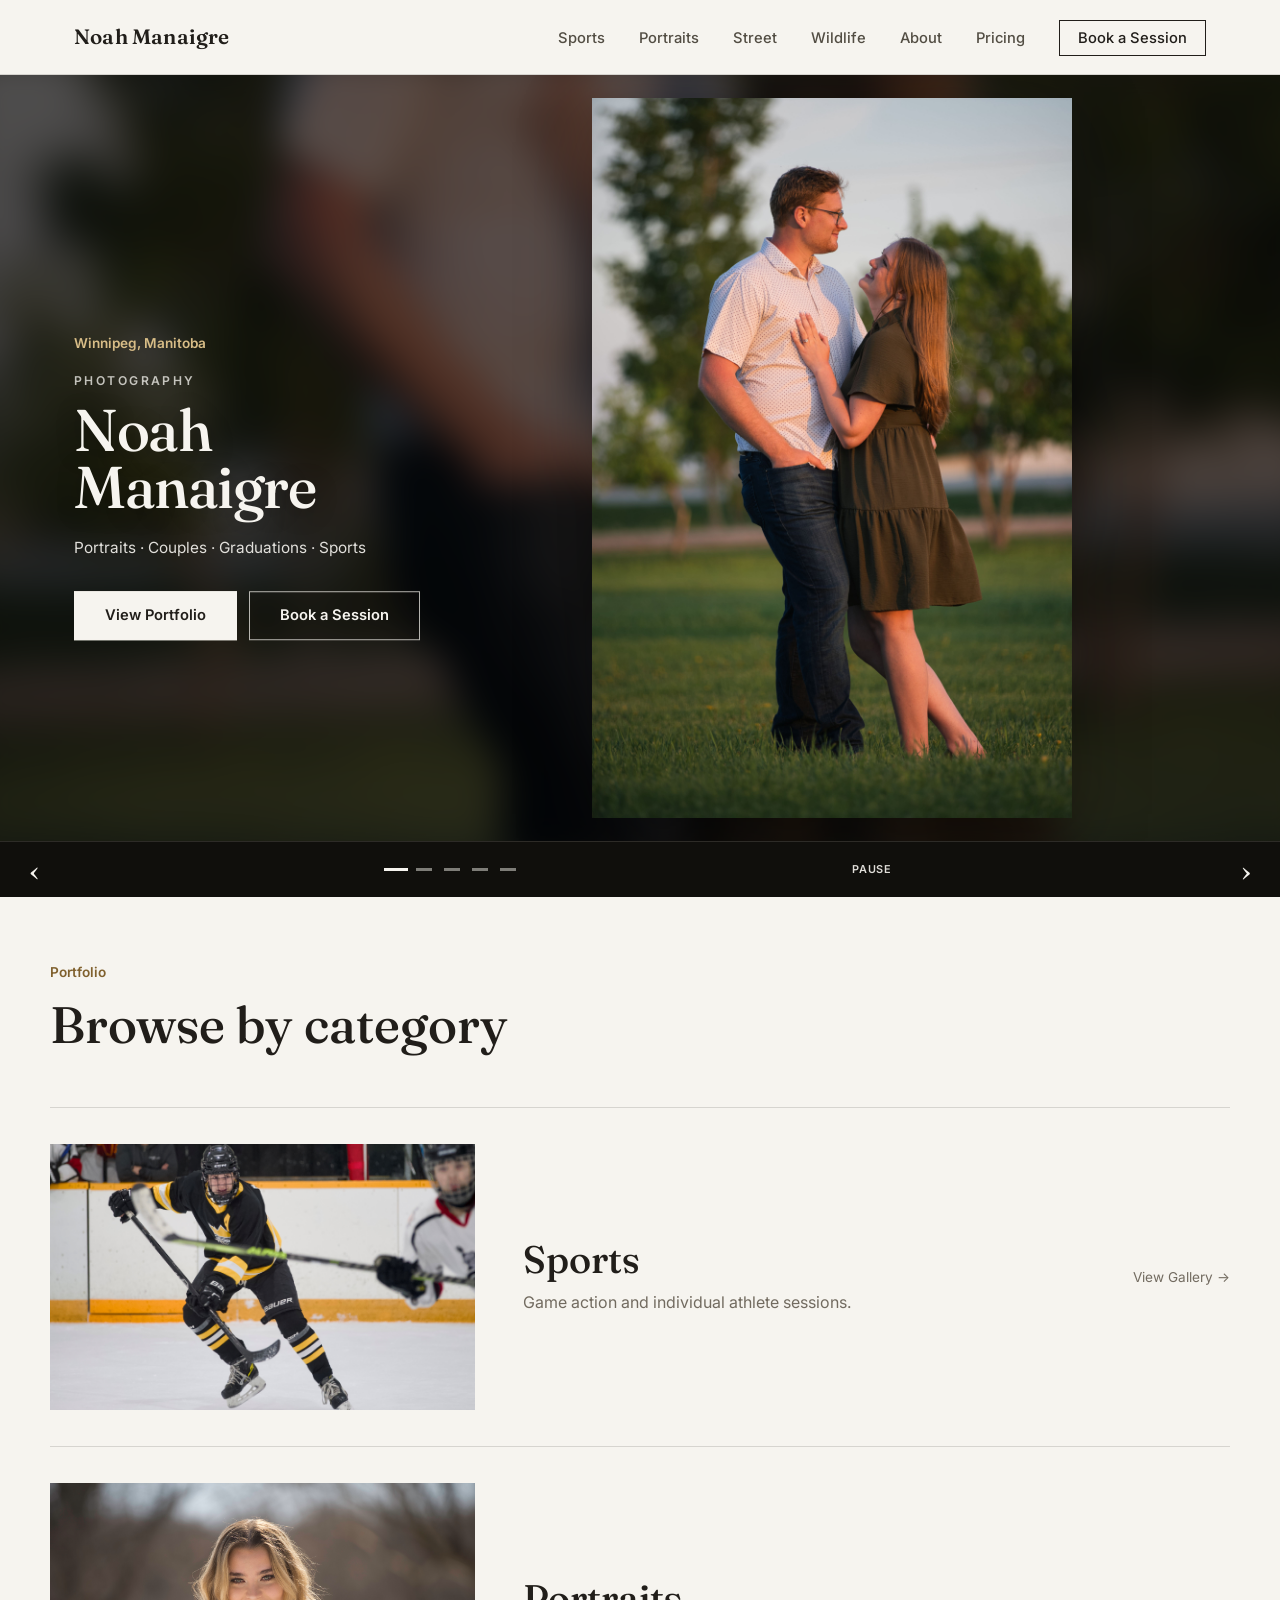
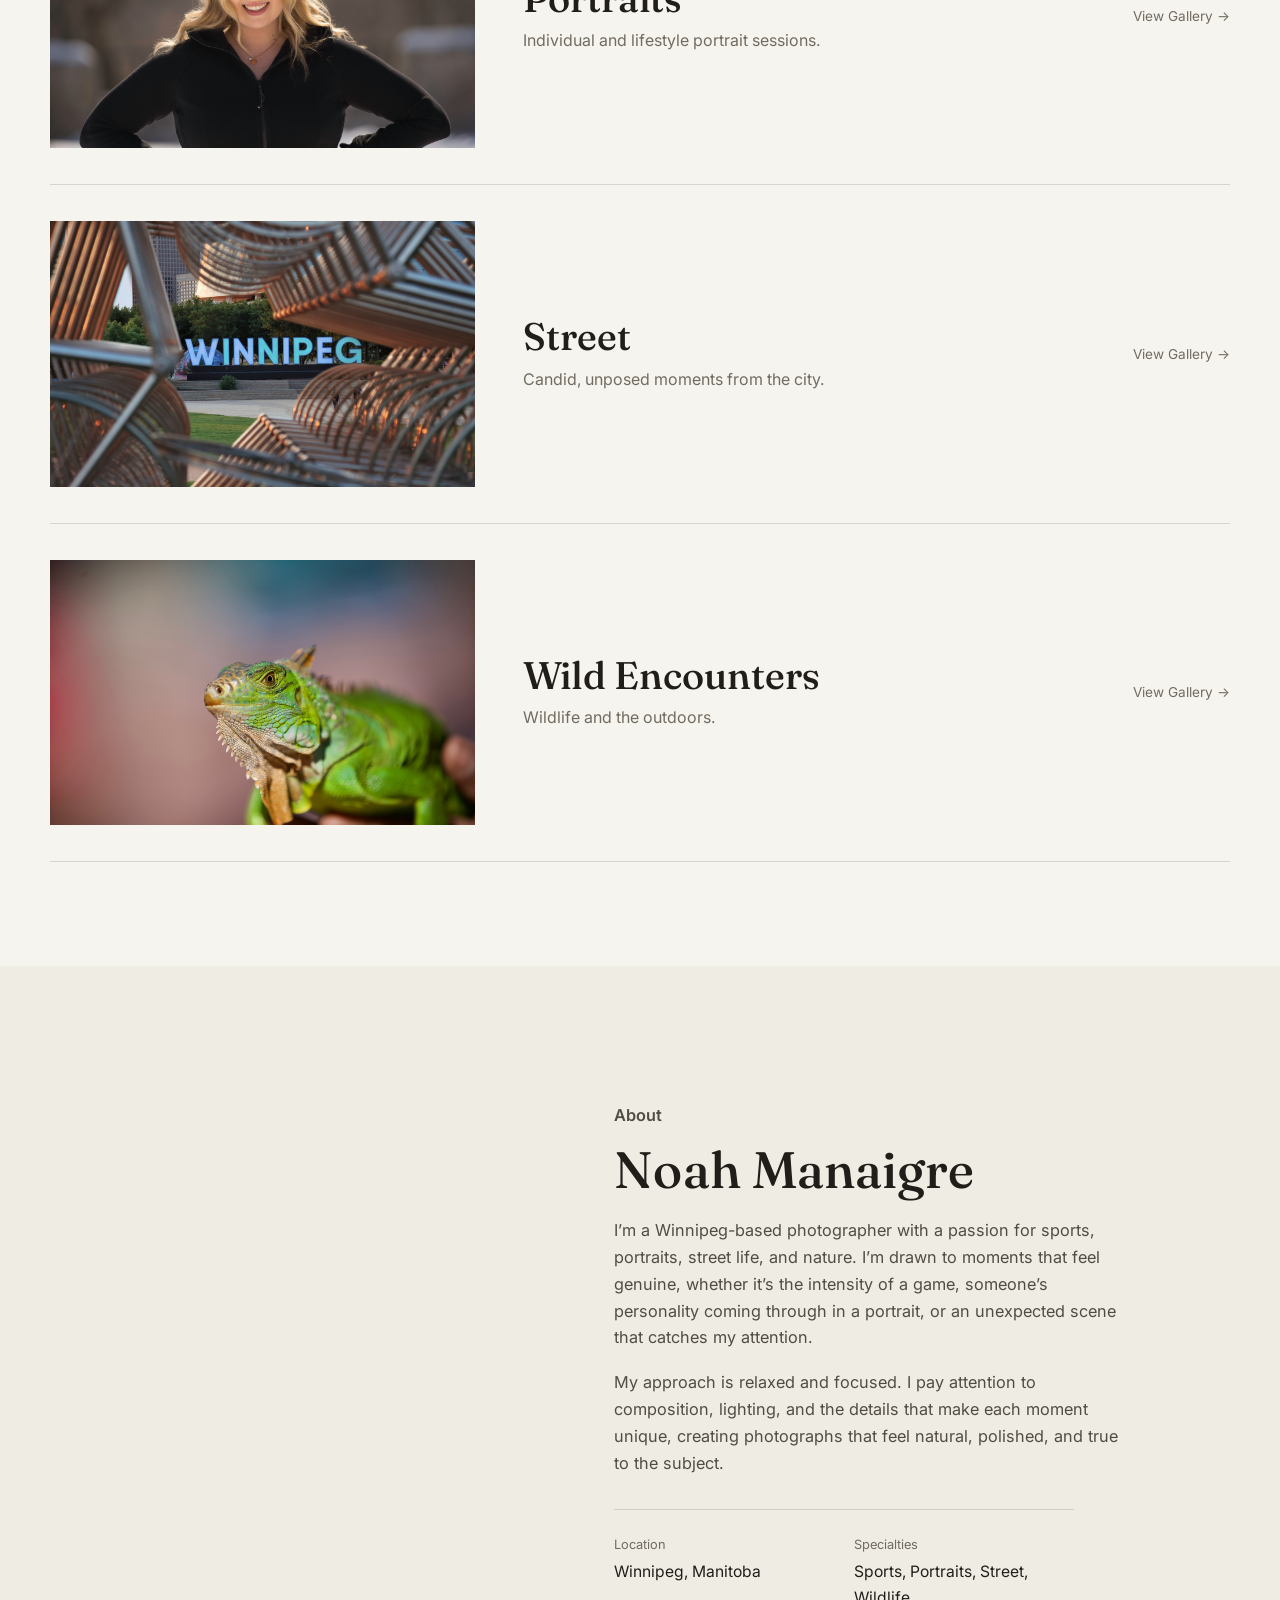
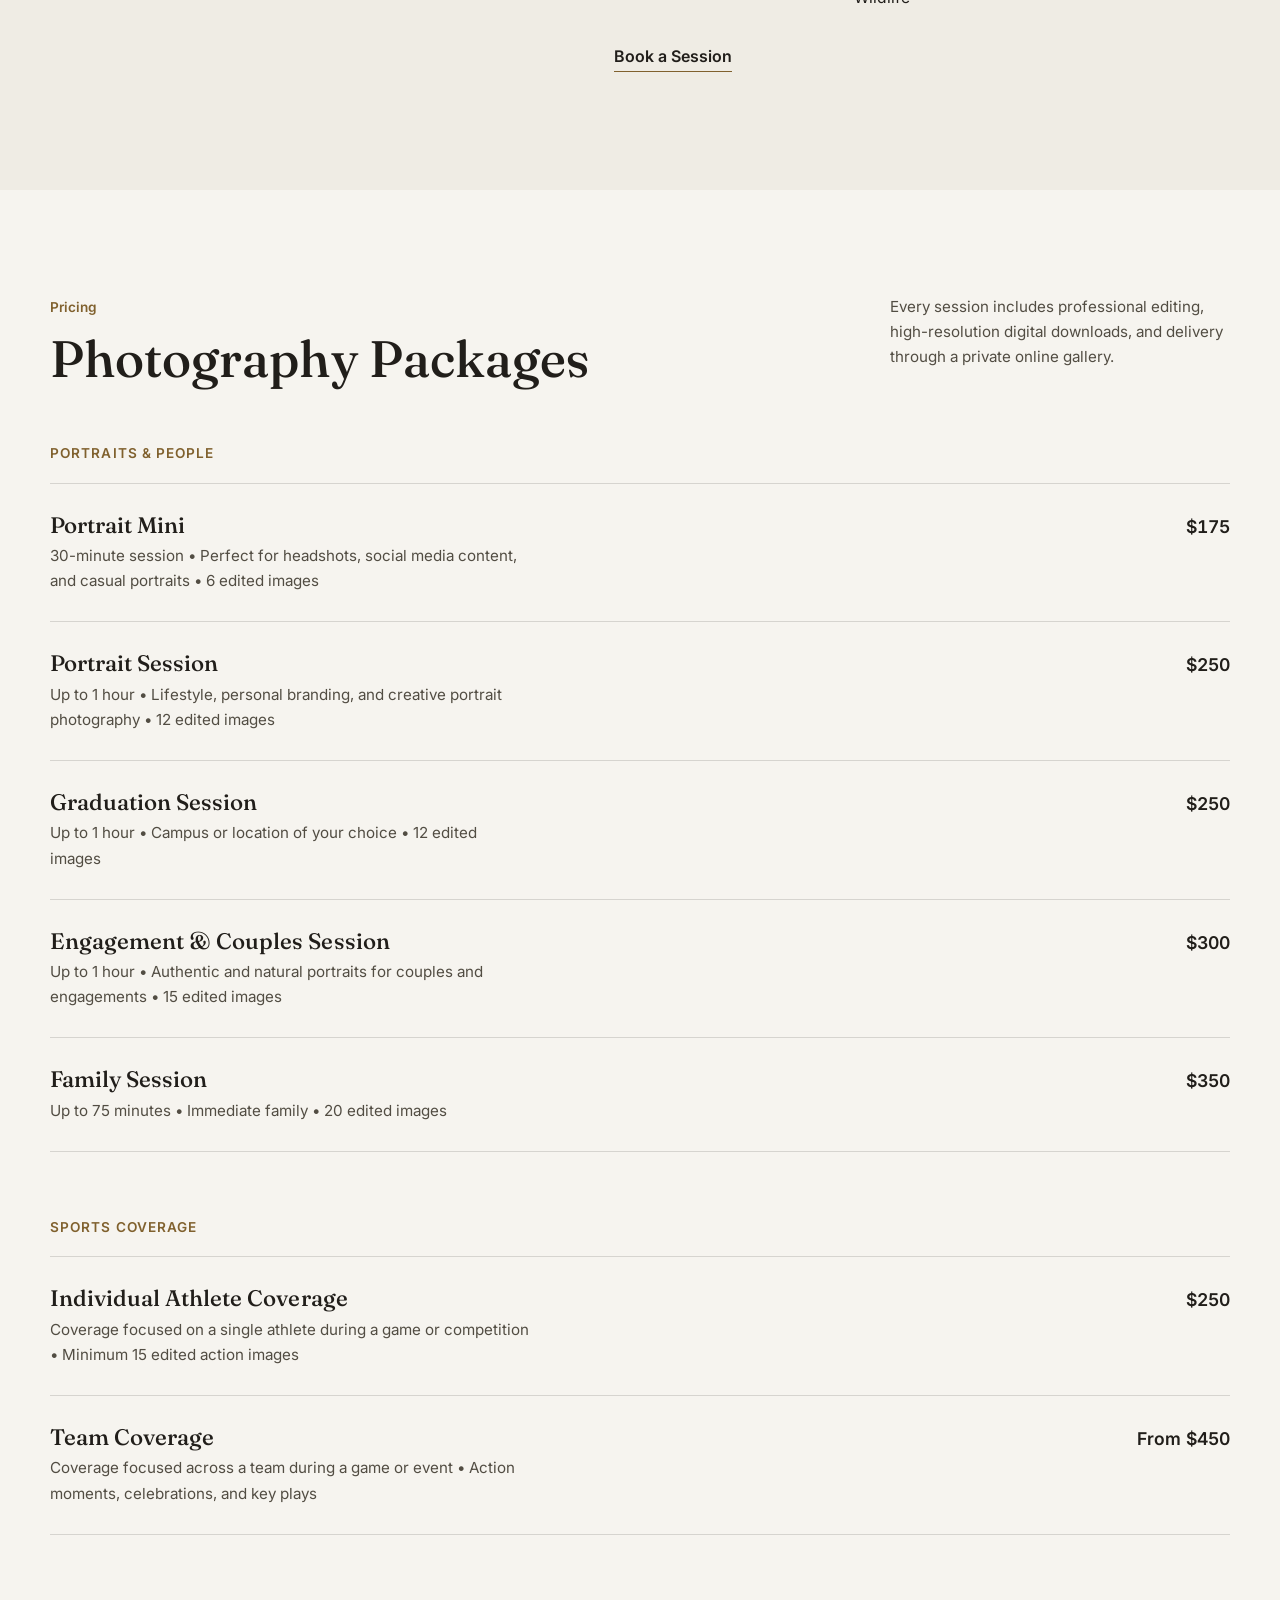
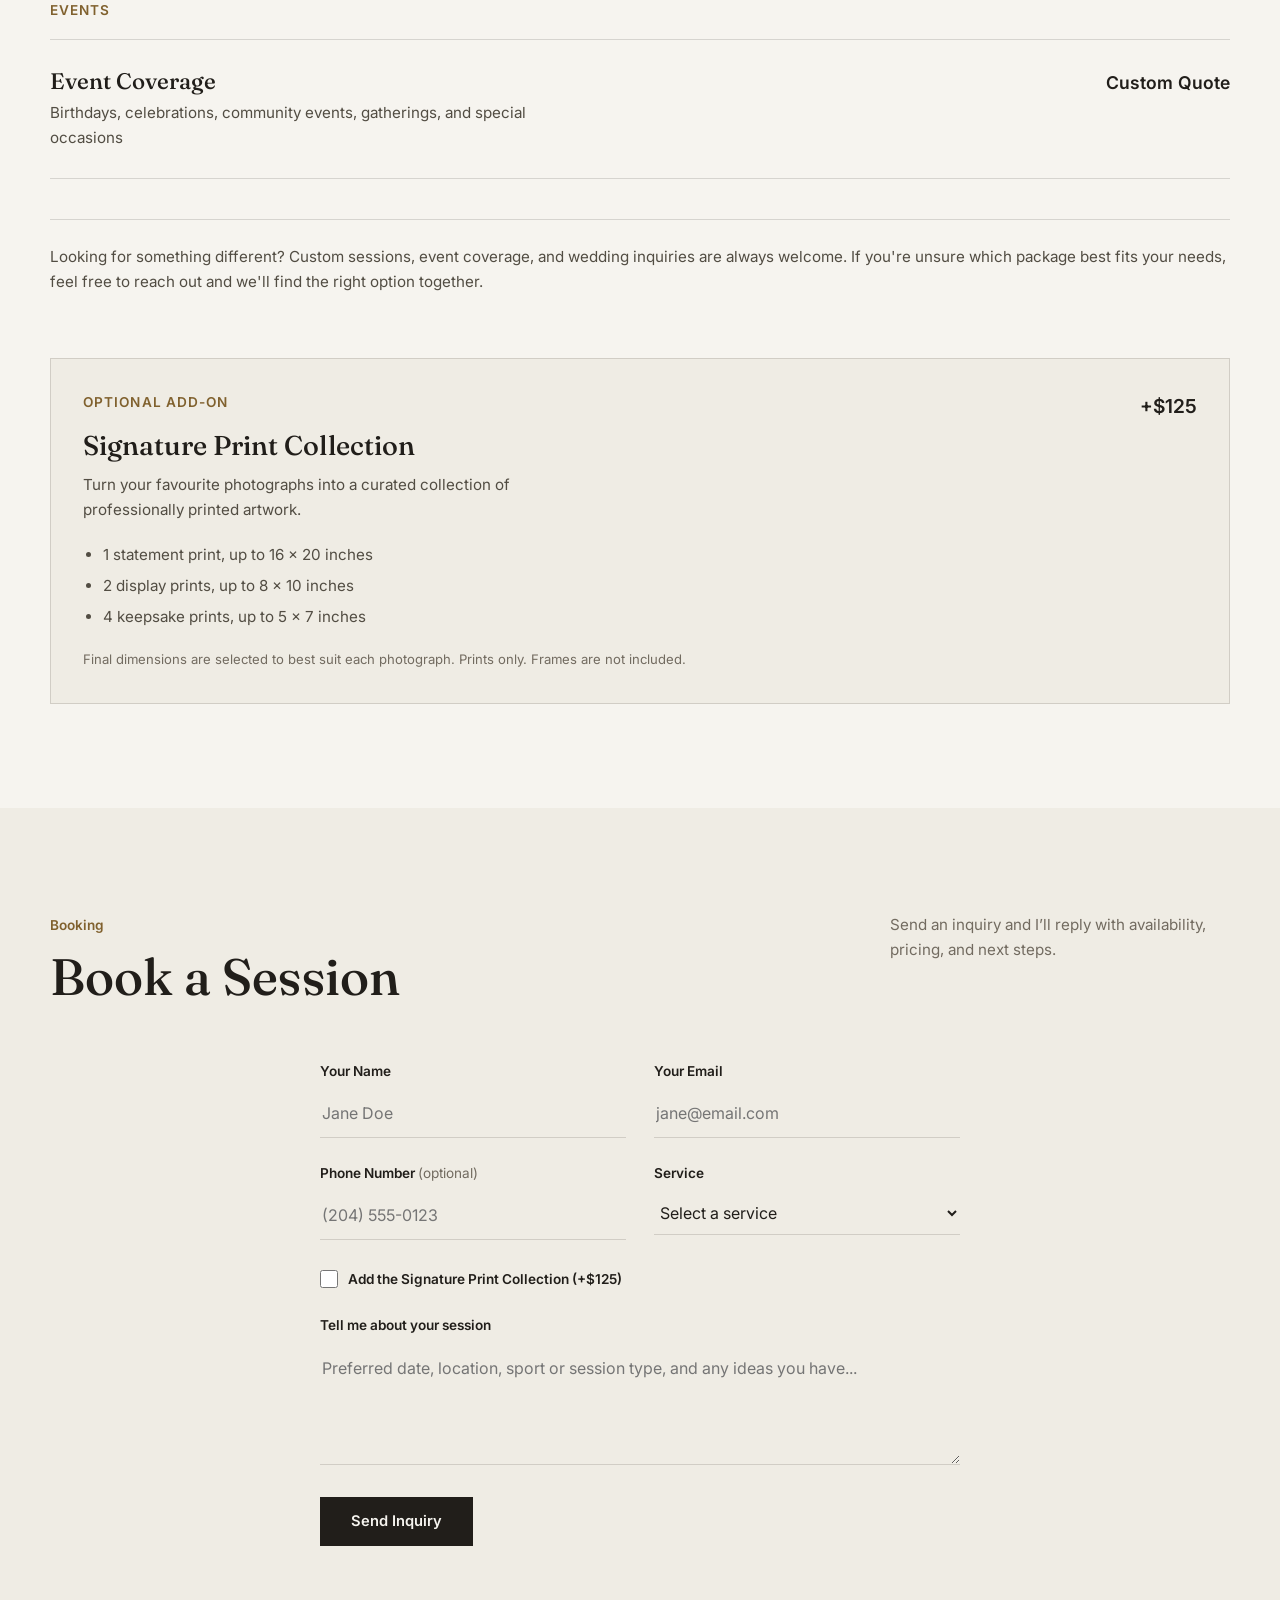
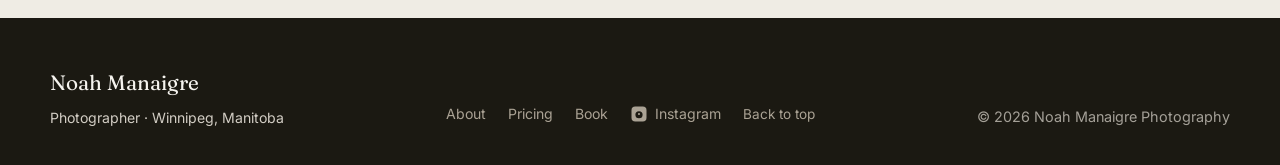
==== commit 8a353a62: "Fixed all minor flaws in new hero" ====
--- a/index.html
+++ b/index.html
@@ -5,19 +5,50 @@
     <meta name="viewport" content="width=device-width, initial-scale=1.0" />
     <link rel="icon" type="image/png" href="favicon.png" />
     <link rel="apple-touch-icon" sizes="180x180" href="favicon.png" />
-    <meta name="theme-color" content="#000000" />
+    <link
+      rel="canonical"
+      href="https://noahpman.github.io/Noah-Photography-Website/"
+    />
+    <meta name="theme-color" content="#f6f4ef" />
 
     <meta
       name="description"
-      content="Noah Manaigre is a photographer based in Winnipeg, Manitoba, specializing in sports, portrait, street, and nature photography."
+      content="Explore portraits, couples, graduation, sports, street, and wildlife photography by Noah Manaigre, a Winnipeg, Manitoba photographer. View packages and book a session."
     />
     <meta property="og:title" content="Noah Manaigre Photography" />
     <meta
       property="og:description"
-      content="Sports, portrait, street, and nature photography in Winnipeg, Manitoba."
-    />
-    <meta property="og:image" content="photos/IMG_2601-modded.JPEG" />
+      content="Portraits, couples, graduation, sports, street, and wildlife photography in Winnipeg, Manitoba."
+    />
+    <meta
+      property="og:url"
+      content="https://noahpman.github.io/Noah-Photography-Website/"
+    />
+    <meta
+      property="og:image"
+      content="https://noahpman.github.io/Noah-Photography-Website/photos/IMG_2601-modded.JPEG"
+    />
+    <meta
+      property="og:image:alt"
+      content="Winnipeg photographer Noah Manaigre holding a camera"
+    />
     <meta property="og:type" content="website" />
+    <meta property="og:locale" content="en_CA" />
+    <meta property="og:site_name" content="Noah Manaigre Photography" />
+    <meta name="twitter:card" content="summary_large_image" />
+    <meta name="twitter:title" content="Noah Manaigre Photography" />
+    <meta
+      name="twitter:description"
+      content="Portraits, couples, graduation, sports, street, and wildlife photography in Winnipeg, Manitoba."
+    />
+    <meta
+      name="twitter:image"
+      content="https://noahpman.github.io/Noah-Photography-Website/photos/IMG_2601-modded.JPEG"
+    />
+    <meta
+      name="twitter:image:alt"
+      content="Winnipeg photographer Noah Manaigre holding a camera"
+    />
 
     <title>Noah Manaigre — Photographer, Winnipeg</title>
 
@@ -27,7 +58,7 @@
       href="https://fonts.googleapis.com/css2?family=Fraunces:opsz,wght@9..144,500;9..144,600&family=Inter:wght@400;500;600&display=swap"
       rel="stylesheet"
     />
-    <link rel="stylesheet" href="styles.css"/>
+    <link rel="stylesheet" href="styles.css" />
   </head>
 
   <body>
@@ -40,8 +71,10 @@
         <button
           class="nav-toggle"
           id="navToggle"
+          type="button"
           aria-expanded="false"
           aria-controls="navMenu"
+          aria-label="Open navigation"
         >
           <span></span>
           <span></span>
@@ -66,38 +99,143 @@
       <section
         id="featuredWork"
         class="showcase-hero"
+        role="region"
         aria-label="Featured photography"
         aria-roledescription="carousel"
+        tabindex="0"
       >
         <div class="showcase-slides">
-
-          <article class="showcase-slide" data-label="Couples photography" aria-hidden="true">
-            <img class="showcase-backdrop" src="photos/DSC04983.jpg" alt="" aria-hidden="true" />
-            <img class="showcase-image" src="photos/DSC04983.jpg" alt="Featured couples photograph" loading="lazy" />
+          <article
+            class="showcase-slide active"
+            data-label="Couples photography"
+            aria-label="1 of 5: Couples photography"
+            aria-roledescription="slide"
+            aria-hidden="false"
+          >
+            <img
+              class="showcase-backdrop"
+              src="photos/DSC04983.jpg"
+              alt=""
+              aria-hidden="true"
+              loading="lazy"
+              decoding="async"
+            />
+            <img
+              class="showcase-image"
+              src="photos/DSC04983.jpg"
+              alt="Couple sharing a quiet moment in warm evening light"
+              width="4000"
+              height="6000"
+              fetchpriority="high"
+              decoding="async"
+            />
           </article>
 
-          <article class="showcase-slide active" data-label="Portrait photography" aria-hidden="false">
-            <img class="showcase-backdrop" src="photos/DSC03516.jpg" alt="" aria-hidden="true" />
-            <img class="showcase-image" src="photos/DSC03516.jpg" alt="Featured portrait photograph" />
+          <article
+            class="showcase-slide"
+            data-label="Portrait photography"
+            aria-label="2 of 5: Portrait photography"
+            aria-roledescription="slide"
+            aria-hidden="true"
+            inert
+          >
+            <img
+              class="showcase-backdrop"
+              src="photos/DSC03516.jpg"
+              alt=""
+              aria-hidden="true"
+              loading="lazy"
+              decoding="async"
+            />
+            <img
+              class="showcase-image"
+              src="photos/DSC03516.jpg"
+              alt="Portrait of a woman standing outdoors in winter"
+              width="3660"
+              height="5490"
+              loading="lazy"
+              decoding="async"
+            />
           </article>
 
-          <article class="showcase-slide" data-label="Sports photography" aria-hidden="true">
-            <img class="showcase-backdrop" src="photos/DSC04402.jpg" alt="" aria-hidden="true" />
-            <img class="showcase-image" src="photos/DSC04402.jpg" alt="Featured sports photograph" loading="lazy" />
+          <article
+            class="showcase-slide"
+            data-label="Sports photography"
+            aria-label="3 of 5: Sports photography"
+            aria-roledescription="slide"
+            aria-hidden="true"
+            inert
+          >
+            <img
+              class="showcase-backdrop"
+              src="photos/DSC04402.jpg"
+              alt=""
+              aria-hidden="true"
+              loading="lazy"
+              decoding="async"
+            />
+            <img
+              class="showcase-image"
+              src="photos/DSC04402.jpg"
+              alt="Hockey player in black and yellow holding a stick on the ice"
+              width="3588"
+              height="4484"
+              loading="lazy"
+              decoding="async"
+            />
           </article>
 
-          <article class="showcase-slide" data-label="Creative lifestyle photography" aria-hidden="true">
-            <img class="showcase-backdrop" src="photos/IMG_0527.jpg" alt="" aria-hidden="true" />
-            <img class="showcase-image" src="photos/IMG_0527.jpg" alt="People silhouetted near the beach" loading="lazy" />
+          <article
+            class="showcase-slide"
+            data-label="Lifestyle photography"
+            aria-label="4 of 5: Lifestyle photography"
+            aria-roledescription="slide"
+            aria-hidden="true"
+            inert
+          >
+            <img
+              class="showcase-backdrop"
+              src="photos/IMG_0527.jpg"
+              alt=""
+              aria-hidden="true"
+              loading="lazy"
+              decoding="async"
+            />
+            <img
+              class="showcase-image"
+              src="photos/IMG_0527.jpg"
+              alt="Silhouetted group canoeing at sunset"
+              width="2133"
+              height="2667"
+              loading="lazy"
+              decoding="async"
+            />
           </article>
 
-          <article class="showcase-slide" data-label="Fine-art landscape photography" aria-hidden="true">
-            <img class="showcase-backdrop" src="photos/AFE76896-931B-451A-A16E-D7BC14AD712E.jpg" alt="" aria-hidden="true" />
+          <article
+            class="showcase-slide"
+            data-label="Landscape photography"
+            aria-label="5 of 5: Landscape photography"
+            aria-roledescription="slide"
+            aria-hidden="true"
+            inert
+          >
+            <img
+              class="showcase-backdrop"
+              src="photos/AFE76896-931B-451A-A16E-D7BC14AD712E.jpg"
+              alt=""
+              aria-hidden="true"
+              loading="lazy"
+              decoding="async"
+            />
             <img
               class="showcase-image"
               src="photos/AFE76896-931B-451A-A16E-D7BC14AD712E.jpg"
-              alt="Lighthouse on rocky terrain beneath lightning-filled storm clouds"
-              loading="lazy"
+              alt="Lighthouse among rocks beneath a lightning-filled storm sky"
+              width="2448"
+              height="3264"
+              loading="lazy"
+              decoding="async"
             />
           </article>
         </div>
@@ -116,31 +254,22 @@
           </div>
         </div>
 
-        <button
-          id="showcasePrevious"
-          class="showcase-arrow showcase-previous"
-          type="button"
-          aria-label="Show previous photograph"
-        >
-          <span aria-hidden="true">&lsaquo;</span>
-        </button>
-
-        <button
-          id="showcaseNext"
-          class="showcase-arrow showcase-next"
-          type="button"
-          aria-label="Show next photograph"
-        >
-          <span aria-hidden="true">&rsaquo;</span>
-        </button>
-
-        <div class="showcase-controls">
-          <div class="showcase-dots" aria-label="Choose featured photograph">
-            <button class="showcase-dot active" type="button" data-slide="0" aria-label="Show portrait photograph" aria-current="true"></button>
-            <button class="showcase-dot" type="button" data-slide="1" aria-label="Show couples photograph"></button>
+        <div class="showcase-controls" role="group" aria-label="Carousel controls">
+          <button
+            id="showcasePrevious"
+            class="showcase-arrow showcase-previous"
+            type="button"
+            aria-label="Show previous photograph"
+          >
+            <span aria-hidden="true">&lsaquo;</span>
+          </button>
+
+          <div class="showcase-dots" role="group" aria-label="Choose a featured photograph">
+            <button class="showcase-dot active" type="button" data-slide="0" aria-label="Show couples photograph" aria-current="true"></button>
+            <button class="showcase-dot" type="button" data-slide="1" aria-label="Show portrait photograph"></button>
             <button class="showcase-dot" type="button" data-slide="2" aria-label="Show sports photograph"></button>
             <button class="showcase-dot" type="button" data-slide="3" aria-label="Show lifestyle photograph"></button>
-            <button class="showcase-dot" type="button" data-slide="4" aria-label="Show fine-art landscape photograph"></button>
+            <button class="showcase-dot" type="button" data-slide="4" aria-label="Show landscape photograph"></button>
           </div>
 
           <button
@@ -152,9 +281,20 @@
           >
             <span aria-hidden="true">Pause</span>
           </button>
-        </div>
-
-        <p id="showcaseStatus" class="sr-only" aria-live="polite">Portrait photography</p>
+
+          <button
+            id="showcaseNext"
+            class="showcase-arrow showcase-next"
+            type="button"
+            aria-label="Show next photograph"
+          >
+            <span aria-hidden="true">&rsaquo;</span>
+          </button>
+        </div>
+
+        <p id="showcaseStatus" class="sr-only" aria-live="polite" aria-atomic="true">
+          Couples photography
+        </p>
       </section>
 
       <!-- PORTFOLIO INDEX -->
@@ -218,9 +358,10 @@
         <div class="about-grid">
           <div class="about-image">
             <img
-              src="photos\IMG_2601-modded.JPEG"
+              src="photos/IMG_2601-modded.JPEG"
               alt="Noah Manaigre holding a camera"
               loading="lazy"
+              decoding="async"
             />
           </div>
 
@@ -272,7 +413,6 @@
             downloads, and delivery through a private online gallery.
           </p>
         </div>
-
         <div class="pricing-group">
           <p class="pricing-group-title">Portraits &amp; People</p>
 
@@ -358,7 +498,7 @@
             </li>
           </ul>
         </div>
-         
+
         <div class="pricing-group">
           <p class="pricing-group-title">Events</p>
 
@@ -382,34 +522,33 @@
           best fits your needs, feel free to reach out and we'll find the right
           option together.
         </p>
-<!-- Print Description -->
-<div class="print-addon">
-  <div class="print-addon-content">
-    <div>
-      <p class="pricing-group-title">Optional Add-On</p>
-
-      <h3>Signature Print Collection</h3>
-
-      <p class="print-addon-description">
-        Turn your favourite photographs into a curated collection of
-        professionally printed artwork.
-      </p>
-
-      <ul class="print-addon-list">
-        <li>1 statement print, up to 16 &times; 20 inches</li>
-        <li>2 display prints, up to 8 &times; 10 inches</li>
-        <li>4 keepsake prints, up to 5 &times; 7 inches</li>
-      </ul>
-
-      <p class="print-addon-availability">
-        Final dimensions are selected to best suit each photograph.
-        Prints only. Frames are not included.
-      </p>
-    </div>
-
-    <p class="print-addon-price">+$125</p>
-  </div>
-</div>
+        <div class="print-addon">
+          <div class="print-addon-content">
+            <div>
+              <p class="pricing-group-title">Optional Add-On</p>
+
+              <h3>Signature Print Collection</h3>
+
+              <p class="print-addon-description">
+                Turn your favourite photographs into a curated collection of
+                professionally printed artwork.
+              </p>
+
+              <ul class="print-addon-list">
+                <li>1 statement print, up to 16 &times; 20 inches</li>
+                <li>2 display prints, up to 8 &times; 10 inches</li>
+                <li>4 keepsake prints, up to 5 &times; 7 inches</li>
+              </ul>
+
+              <p class="print-addon-availability">
+                Final dimensions are selected to best suit each photograph.
+                Prints only. Frames are not included.
+              </p>
+            </div>
+
+            <p class="print-addon-price">+$125</p>
+          </div>
+        </div>
       </section>
 
       <!-- BOOKING -->
@@ -489,8 +628,8 @@
 
                 <option value="Graduation Session">Graduation Session</option>
 
-                <option value="Engagement & Couples Session">
-                  Engagement & Couples Session
+                <option value="Engagement &amp; Couples Session">
+                  Engagement &amp; Couples Session
                 </option>
 
                 <option value="Family Session">Family Session</option>
--- a/styles.css
+++ b/styles.css
@@ -10,12 +10,12 @@
     --paper-dim: #efece4;
     --ink: #211e1a;
     --ink-soft: #524d43;
-    --grey: #8c8579;
+    --grey: #726b60;
     --charcoal: #1b1912;
     --off-white: #f6f4ef;
     --hairline: rgba(33, 30, 26, 0.15);
     --hairline-dark: rgba(246, 244, 239, 0.16);
-    --gold: #93723e;
+    --gold: #80612e;
     --gold-deep: #6f5629;
 
     --font-display: "Fraunces", "Georgia", serif;
@@ -38,7 +38,6 @@
 
 body {
     margin: 0;
-    min-width: 320px;
     overflow-x: hidden;
     background: var(--paper);
     color: var(--ink);
@@ -948,6 +947,78 @@
 }
 
 /* =============== MOBILE =============== */
+
+@media (min-width: 701px) and (max-width: 900px) {
+    .nav {
+        min-height: 72px;
+        padding: 14px 20px;
+    }
+
+    .logo {
+        max-width: calc(100% - 64px);
+        white-space: normal;
+    }
+
+    .nav-toggle {
+        display: flex;
+    }
+
+    .nav-menu {
+        position: fixed;
+        top: 72px;
+        right: 0;
+        bottom: 0;
+        z-index: 150;
+        display: flex;
+        flex-direction: column;
+        align-items: stretch;
+        gap: 8px;
+        width: min(360px, 85vw);
+        margin: 0;
+        padding: 28px;
+        overflow-y: auto;
+        background: var(--paper);
+        border-left: 1px solid var(--hairline);
+        box-shadow: -12px 0 30px rgba(33, 30, 26, 0.08);
+        transform: translateX(100%);
+        visibility: hidden;
+        transition: transform 0.3s ease, visibility 0.3s ease;
+    }
+
+    .nav-menu.open {
+        visibility: visible;
+        transform: translateX(0);
+    }
+
+    .nav-menu li {
+        width: 100%;
+    }
+
+    .nav-menu a {
+        display: block;
+        width: 100%;
+        padding: 12px 0;
+        font-size: 1rem;
+    }
+
+    .nav-menu .nav-cta {
+        margin-top: 8px;
+        padding: 12px 16px;
+        text-align: center;
+    }
+
+    .nav-toggle[aria-expanded="true"] span:nth-child(1) {
+        transform: translateY(7px) rotate(45deg);
+    }
+
+    .nav-toggle[aria-expanded="true"] span:nth-child(2) {
+        opacity: 0;
+    }
+
+    .nav-toggle[aria-expanded="true"] span:nth-child(3) {
+        transform: translateY(-7px) rotate(-45deg);
+    }
+}
 
 @media (max-width: 700px) {
     html {
@@ -1320,94 +1391,6 @@
     }
 }
 
-/* =============== PORTRAIT MOBILE FIX =============== */
-
-@media screen and (max-width: 700px) and (orientation: portrait) {
-    html {
-        -webkit-text-size-adjust: 100%;
-        text-size-adjust: 100%;
-    }
-
-    .portfolio-index .index-list {
-        display: block !important;
-        width: 100% !important;
-    }
-
-    .portfolio-index .index-row {
-        display: block !important;
-        width: 100% !important;
-        padding: 28px 0 !important;
-        overflow: hidden !important;
-    }
-
-    .portfolio-index .index-thumb {
-        display: block !important;
-        float: none !important;
-        position: static !important;
-        width: 100% !important;
-        height: auto !important;
-        aspect-ratio: 16 / 10;
-        margin: 0 0 18px !important;
-    }
-
-    .portfolio-index .index-thumb img {
-        display: block !important;
-        width: 100% !important;
-        height: 100% !important;
-        max-width: none !important;
-        object-fit: cover !important;
-    }
-
-    .portfolio-index .index-info {
-        display: block !important;
-        float: none !important;
-        position: static !important;
-        width: 100% !important;
-        min-width: 0 !important;
-        margin: 0 !important;
-    }
-
-    .portfolio-index .index-info h3 {
-        display: block !important;
-        position: static !important;
-        width: 100% !important;
-        margin: 0 0 8px !important;
-        font-size: 2rem !important;
-        line-height: 1.1 !important;
-        overflow-wrap: anywhere !important;
-    }
-
-    .portfolio-index .index-info p {
-        display: block !important;
-        position: static !important;
-        width: 100% !important;
-        max-width: none !important;
-        margin: 0 !important;
-        font-size: 1rem !important;
-        line-height: 1.55 !important;
-        overflow-wrap: anywhere !important;
-    }
-
-    .portfolio-index .index-count {
-        display: block !important;
-        float: none !important;
-        position: static !important;
-        width: 100% !important;
-        margin: 14px 0 0 !important;
-        font-size: 0.9rem !important;
-    }
-}
-
-@media screen and (max-width: 480px) and (orientation: portrait) {
-    .portfolio-index .index-thumb {
-        aspect-ratio: 4 / 3;
-    }
-
-    .portfolio-index .index-info h3 {
-        font-size: 1.8rem !important;
-    }
-}
-
 .submit-btn:disabled {
     cursor: wait;
     opacity: 0.7;
@@ -1643,23 +1626,24 @@
 
 .showcase-hero {
     position: relative;
-    min-height: clamp(680px, calc(100svh - 78px), 840px);
+    min-height: clamp(620px, calc(100svh - 78px), 840px);
     overflow: hidden;
     color: var(--off-white);
     background: var(--charcoal);
     isolation: isolate;
 }
 
-.showcase-slides,
+.showcase-slides {
+    position: absolute;
+    inset: 0 0 56px;
+    z-index: 2;
+}
+
 .showcase-slide,
 .showcase-backdrop,
 .showcase-overlay {
     position: absolute;
     inset: 0;
-}
-
-.showcase-slides {
-    z-index: -3;
 }
 
 .showcase-slide {
@@ -1668,9 +1652,7 @@
     overflow: hidden;
     opacity: 0;
     visibility: hidden;
-    transition:
-        opacity 0.8s ease,
-        visibility 0.8s ease;
+    transition: opacity 0.65s ease, visibility 0.65s ease;
 }
 
 .showcase-slide.active {
@@ -1682,8 +1664,8 @@
     width: 100%;
     height: 100%;
     object-fit: cover;
-    filter: blur(28px) brightness(0.48) saturate(0.82);
-    transform: scale(1.1);
+    filter: blur(18px) brightness(0.38) saturate(0.8);
+    transform: scale(1.06);
 }
 
 .showcase-image {
@@ -1691,26 +1673,29 @@
     z-index: 1;
     display: block;
     width: auto;
-    height: calc(100% - 52px);
-    max-width: min(46vw, 620px);
+    height: min(calc(100svh - 160px), 720px);
+    max-width: min(40vw, 590px);
+    max-height: 720px;
     object-fit: contain;
-    filter: drop-shadow(0 24px 48px rgba(0, 0, 0, 0.32));
+    filter: drop-shadow(0 20px 36px rgba(0, 0, 0, 0.3));
+    transform: translateX(15vw);
 }
 
 .showcase-overlay {
-    z-index: -1;
+    z-index: 1;
+    bottom: 56px;
     pointer-events: none;
     background:
-        linear-gradient(90deg, rgba(20, 18, 14, 0.97) 0%, rgba(20, 18, 14, 0.88) 31%, rgba(20, 18, 14, 0.34) 53%, rgba(20, 18, 14, 0.08) 100%),
-        linear-gradient(180deg, rgba(20, 18, 14, 0.04) 45%, rgba(20, 18, 14, 0.38) 100%);
+        linear-gradient(90deg, rgba(20, 18, 14, 0.98) 0%, rgba(20, 18, 14, 0.9) 30%, rgba(20, 18, 14, 0.48) 48%, rgba(20, 18, 14, 0.08) 100%),
+        linear-gradient(180deg, rgba(20, 18, 14, 0.04) 45%, rgba(20, 18, 14, 0.34) 100%);
 }
 
 .showcase-content {
     position: absolute;
     top: 50%;
-    left: max(52px, calc((100vw - var(--max)) / 2 + 24px));
+    left: max(40px, calc((100vw - var(--max)) / 2 + 24px));
     z-index: 3;
-    width: min(40vw, 520px);
+    width: min(36vw, 455px);
     transform: translateY(-50%);
 }
 
@@ -1723,34 +1708,34 @@
 .showcase-kicker {
     margin-bottom: 16px;
     color: #d8bd87;
-    font-size: 0.8rem;
+    font-size: 0.85rem;
     font-weight: 600;
 }
 
 .showcase-brand {
     margin-bottom: 10px;
-    color: rgba(246, 244, 239, 0.7);
+    color: rgba(246, 244, 239, 0.76);
     font-size: 0.76rem;
     font-weight: 600;
-    letter-spacing: 0.22em;
+    letter-spacing: 0.2em;
     text-transform: uppercase;
 }
 
 .showcase-content h1 {
     max-width: 8ch;
     color: var(--off-white);
-    font-size: clamp(3.6rem, 5vw, 5.6rem);
+    font-size: clamp(3.3rem, 4.6vw, 5.1rem);
     font-weight: 500;
-    line-height: 0.96;
+    line-height: 0.98;
     letter-spacing: -0.025em;
     text-shadow: 0 4px 24px rgba(0, 0, 0, 0.28);
 }
 
 .showcase-lede {
     max-width: 38ch;
-    margin-top: 22px;
-    color: rgba(246, 244, 239, 0.85);
-    font-size: 0.94rem;
+    margin-top: 20px;
+    color: rgba(246, 244, 239, 0.9);
+    font-size: 0.96rem;
     line-height: 1.6;
 }
 
@@ -1758,7 +1743,7 @@
     display: flex;
     flex-wrap: wrap;
     gap: 12px;
-    margin-top: 32px;
+    margin-top: 30px;
 }
 
 .showcase-primary {
@@ -1776,9 +1761,8 @@
 
 .showcase-outline {
     color: var(--off-white);
-    background: rgba(20, 18, 14, 0.15);
-    border-color: rgba(246, 244, 239, 0.62);
-    backdrop-filter: blur(8px);
+    background: rgba(20, 18, 14, 0.2);
+    border-color: rgba(246, 244, 239, 0.72);
 }
 
 .showcase-outline:hover,
@@ -1788,98 +1772,100 @@
     border-color: var(--off-white);
 }
 
-.showcase-arrow {
-    position: absolute;
-    top: 50%;
-    z-index: 4;
-    display: grid;
-    place-items: center;
-    width: 44px;
-    height: 54px;
-    padding: 0;
-    color: var(--off-white);
-    cursor: pointer;
-    background: rgba(20, 18, 14, 0.3);
-    border: 1px solid rgba(246, 244, 239, 0.32);
-    backdrop-filter: blur(8px);
-    transform: translateY(-50%);
-    transition:
-        color 0.2s ease,
-        background 0.2s ease,
-        border-color 0.2s ease;
-}
-
-.showcase-arrow:hover,
-.showcase-arrow:focus-visible {
-    color: var(--ink);
-    background: var(--off-white);
-    border-color: var(--off-white);
-}
-
-.showcase-arrow span {
-    margin-top: -4px;
-    font-family: var(--font-display);
-    font-size: 2.4rem;
-    line-height: 1;
-}
-
-.showcase-previous {
-    left: 24px;
-}
-
-.showcase-next {
-    right: 24px;
-}
-
 .showcase-controls {
     position: absolute;
     right: 0;
-    bottom: 26px;
+    bottom: 0;
     left: 0;
     z-index: 4;
     display: flex;
     align-items: center;
-    justify-content: center;
-    gap: 18px;
+    justify-content: space-between;
+    gap: 6px;
+    min-height: 56px;
+    padding: 0 12px;
+    background: rgba(15, 14, 11, 0.82);
+    border-top: 1px solid rgba(246, 244, 239, 0.12);
+    backdrop-filter: blur(8px);
+}
+
+.showcase-arrow {
+    display: grid;
+    flex: 0 0 44px;
+    place-items: center;
+    width: 44px;
+    height: 44px;
+    padding: 0;
+    color: var(--off-white);
+    cursor: pointer;
+    background: transparent;
+    border: 0;
+    transition: color 0.2s ease, background 0.2s ease;
+}
+
+.showcase-arrow:hover,
+.showcase-arrow:focus-visible {
+    color: var(--off-white);
+    background: rgba(246, 244, 239, 0.1);
+}
+
+.showcase-arrow span {
+    font-family: var(--font-display);
+    font-size: 2rem;
+    line-height: 1;
 }
 
 .showcase-dots {
     display: flex;
     align-items: center;
-    gap: 9px;
+    gap: 4px;
 }
 
 .showcase-dot {
+    position: relative;
+    display: grid;
+    flex: 0 0 24px;
+    place-items: center;
     width: 24px;
-    height: 3px;
+    height: 44px;
     padding: 0;
-    cursor: pointer;
-    background: rgba(246, 244, 239, 0.38);
-    border: 0;
-    transition:
-        width 0.2s ease,
-        background 0.2s ease;
-}
-
-.showcase-dot:hover,
-.showcase-dot:focus-visible {
-    background: rgba(246, 244, 239, 0.72);
-}
-
-.showcase-dot.active {
-    width: 40px;
-    background: var(--off-white);
-}
-
-.showcase-pause {
-    padding: 4px 0;
-    color: rgba(246, 244, 239, 0.78);
     cursor: pointer;
     background: transparent;
     border: 0;
-    font-size: 0.72rem;
+}
+
+.showcase-dot::before {
+    width: 16px;
+    height: 3px;
+    background: rgba(246, 244, 239, 0.48);
+    content: "";
+    transition: width 0.2s ease, background 0.2s ease;
+}
+
+.showcase-dot:hover::before,
+.showcase-dot:focus-visible::before {
+    background: rgba(246, 244, 239, 0.82);
+}
+
+.showcase-dot.active::before {
+    width: 24px;
+    background: var(--off-white);
+}
+
+.showcase-pause {
+    display: inline-flex;
+    align-items: center;
+    justify-content: center;
+    min-width: 40px;
+    min-height: 44px;
+    padding: 0 4px;
+    color: rgba(246, 244, 239, 0.9);
+    cursor: pointer;
+    background: transparent;
+    border: 0;
+    font-size: 0.68rem;
     font-weight: 600;
-    letter-spacing: 0.08em;
+    letter-spacing: 0.06em;
     text-transform: uppercase;
 }
 
@@ -1888,95 +1874,224 @@
     color: var(--off-white);
 }
 
+.showcase-hero :focus-visible {
+    outline-color: #e4c98f;
+}
+
+/* Stacked layout for tablet and portrait screens */
 @media (max-width: 900px) {
     .showcase-hero {
-        min-height: calc(100svh - 72px);
+        min-height: clamp(640px, calc(100svh - 72px), 820px);
+    }
+
+    .showcase-slides,
+    .showcase-overlay {
+        bottom: 56px;
+    }
+
+    .showcase-slide {
+        place-items: start center;
     }
 
     .showcase-image {
-        height: calc(100% - 116px);
-        max-width: calc(100vw - 30px);
-        transform: translateY(-38px);
+        width: auto;
+        height: min(48svh, 420px);
+        max-width: calc(100vw - 32px);
+        max-height: 420px;
+        margin-top: 18px;
+        transform: none;
     }
 
     .showcase-overlay {
-        background: linear-gradient(180deg, rgba(20, 18, 14, 0.05) 0%, rgba(20, 18, 14, 0.12) 48%, rgba(20, 18, 14, 0.94) 100%);
+        background: linear-gradient(180deg, rgba(20, 18, 14, 0.02) 34%, rgba(20, 18, 14, 0.28) 54%, rgba(20, 18, 14, 0.97) 100%);
     }
 
     .showcase-content {
-        top: auto;
-        right: 20px;
-        bottom: 78px;
-        left: 20px;
+        top: calc(34px + min(48svh, 420px));
+        right: 24px;
+        bottom: auto;
+        left: 24px;
         width: auto;
+        text-align: center;
         transform: none;
     }
 
     .showcase-kicker {
-        margin-bottom: 9px;
-        font-size: 0.76rem;
+        margin-bottom: 10px;
+        font-size: 0.8rem;
     }
 
     .showcase-brand {
-        margin-bottom: 7px;
+        margin-bottom: 6px;
         font-size: 0.7rem;
     }
 
     .showcase-content h1 {
-        max-width: 10ch;
-        font-size: clamp(2.8rem, 12vw, 4.15rem);
+        max-width: none;
+        font-size: clamp(2.7rem, 8vw, 4rem);
     }
 
     .showcase-lede {
-        max-width: 32ch;
-        margin-top: 13px;
-        font-size: 0.85rem;
+        max-width: none;
+        margin: 12px auto 0;
+        font-size: 0.9rem;
     }
 
     .showcase-buttons {
         display: grid;
-        grid-template-columns: 1fr 1fr;
+        grid-template-columns: repeat(2, minmax(0, 1fr));
         gap: 10px;
-        margin-top: 20px;
+        max-width: 460px;
+        margin: 20px auto 0;
     }
 
     .showcase-buttons .btn {
         width: 100%;
+        min-height: 44px;
         padding: 11px 10px;
-        font-size: 0.8rem;
+        font-size: 0.84rem;
+    }
+}
+
+/* Give narrow phones a little more breathing room */
+@media (max-width: 700px) {
+    .showcase-hero {
+        min-height: clamp(736px, calc(100svh - 72px), 840px);
+    }
+
+    .showcase-content {
+        right: 18px;
+        left: 18px;
+    }
+
+    .showcase-content h1 {
+        font-size: clamp(2.55rem, 10vw, 3.6rem);
+    }
+
+    .showcase-buttons {
+        max-width: 420px;
+    }
+}
+
+@media (max-width: 360px) {
+    .showcase-controls {
+        gap: 2px;
+        padding-right: 8px;
+        padding-left: 8px;
     }
 
     .showcase-arrow {
-        top: 42%;
-        width: 38px;
-        height: 48px;
-    }
-
-    .showcase-previous {
-        left: 10px;
-    }
-
-    .showcase-next {
-        right: 10px;
-    }
-
-    .showcase-controls {
-        bottom: 24px;
-    }
-}
-
-@media (max-width: 480px) {
-    .showcase-content {
-        right: 16px;
-        left: 16px;
+        flex-basis: 44px;
+        width: 44px;
+    }
+
+    .showcase-dots {
+        gap: 2px;
+    }
+
+    .showcase-dot {
+        flex-basis: 22px;
+        width: 22px;
+    }
+
+    .showcase-dot.active::before {
+        width: 21px;
+    }
+
+    .showcase-pause {
+        min-width: 36px;
+        padding: 0 2px;
+        font-size: 0.64rem;
     }
 
     .showcase-buttons {
         grid-template-columns: 1fr;
-    }
-
-    .showcase-pause {
-        display: none;
+        max-width: 280px;
+        margin-top: 16px;
+    }
+}
+
+/* Short landscape phones use a split composition instead of a tall stack */
+@media (max-width: 900px) and (max-height: 560px) and (orientation: landscape) {
+    .showcase-hero {
+        min-height: max(320px, calc(100svh - 72px));
+    }
+
+    .showcase-slides,
+    .showcase-overlay {
+        bottom: 56px;
+    }
+
+    .showcase-slide {
+        place-items: center;
+    }
+
+    .showcase-image {
+        height: min(calc(100svh - 128px), 270px);
+        max-width: min(40vw, 340px);
+        max-height: 270px;
+        margin: 0;
+        transform: translateX(22vw);
+    }
+
+    .showcase-overlay {
+        background: linear-gradient(90deg, rgba(20, 18, 14, 0.96) 0%, rgba(20, 18, 14, 0.88) 40%, rgba(20, 18, 14, 0.2) 72%, rgba(20, 18, 14, 0.04) 100%);
+    }
+
+    .showcase-content {
+        top: 50%;
+        right: auto;
+        bottom: auto;
+        left: 24px;
+        width: min(44vw, 380px);
+        text-align: left;
+        transform: translateY(-50%);
+    }
+
+    .showcase-kicker {
+        margin-bottom: 8px;
+    }
+
+    .showcase-content h1 {
+        font-size: clamp(2.3rem, 5vw, 3.3rem);
+    }
+
+    .showcase-lede {
+        margin: 8px 0 0;
+        font-size: 0.82rem;
+    }
+
+    .showcase-buttons {
+        gap: 8px;
+        margin: 14px 0 0;
+    }
+
+    .showcase-buttons .btn {
+        padding: 10px 8px;
+        font-size: 0.76rem;
+    }
+}
+
+/* Keep print add-on and form controls comfortable on small screens */
+@media (max-width: 700px) {
+    .print-addon {
+        margin-top: 48px;
+        padding: 24px 20px;
+    }
+
+    .print-addon-content {
+        flex-direction: column;
+        gap: 20px;
+    }
+
+    .print-addon-price {
+        font-size: 1.1rem;
+    }
+
+    .field input,
+    .field select,
+    .field textarea {
+        min-height: 44px;
     }
 }
 
@@ -1984,162 +2099,4 @@
     .showcase-slide {
         transition: none;
     }
-}
-
-/* =============== HERO TEXT / PHOTO SEPARATION =============== */
-
-@media (min-width: 901px) {
-    .showcase-content {
-        left: max(64px, calc((100vw - var(--max)) / 2 + 24px));
-        width: min(32vw, 455px);
-    }
-
-    .showcase-content h1 {
-        max-width: 7.5ch;
-        font-size: clamp(3.4rem, 4.4vw, 5.1rem);
-    }
-
-    .showcase-image {
-        max-width: min(40vw, 590px);
-        transform: translateX(15vw);
-    }
-
-    .showcase-overlay {
-        background:
-            linear-gradient(90deg,
-                rgba(20, 18, 14, 0.99) 0%,
-                rgba(20, 18, 14, 0.97) 27%,
-                rgba(20, 18, 14, 0.82) 39%,
-                rgba(20, 18, 14, 0.26) 53%,
-                rgba(20, 18, 14, 0.05) 100%),
-            linear-gradient(180deg,
-                rgba(20, 18, 14, 0.04) 45%,
-                rgba(20, 18, 14, 0.38) 100%);
-    }
-}
-
-@media (max-width: 900px) {
-    .showcase-image {
-        transform: translateY(-38px);
-    }
-}
-
-/* =============== HERO CONTROL BAR =============== */
-
-.showcase-slides,
-.showcase-overlay {
-    bottom: 52px;
-}
-
-.showcase-controls {
-    right: 0;
-    bottom: 0;
-    left: 0;
-    justify-content: center;
-    height: 52px;
-    gap: 16px;
-    padding: 0 20px;
-    background: rgba(15, 14, 11, 0.94);
-    border-top: 1px solid rgba(246, 244, 239, 0.12);
-    transform: none;
-}
-
-.showcase-dot {
-    background: rgba(246, 244, 239, 0.34);
-}
-
-.showcase-dot.active {
-    background: var(--off-white);
-}
-
-@media (min-width: 901px) {
-    .showcase-image {
-        height: calc(100% - 52px);
-        max-width: min(40vw, 590px);
-        transform: translateX(15vw);
-    }
-}
-
-@media (max-width: 900px) {
-
-    .showcase-slides,
-    .showcase-overlay {
-        bottom: 46px;
-    }
-
-    .showcase-controls {
-        height: 46px;
-    }
-
-    .showcase-content {
-        bottom: 68px;
-    }
-
-    .showcase-image {
-        height: calc(100% - 108px);
-        transform: translateY(-31px);
-    }
-}
-
-/* =============== HERO CONTROL BAR LAYOUT =============== */
-
-.showcase-controls {
-  right: 0;
-  bottom: 0;
-  left: 0;
-  z-index: 10;
-
-  display: flex;
-  align-items: center;
-  justify-content: center;
-  gap: 18px;
-
-  height: 52px;
-  padding: 0 76px;
-
-  background: rgba(15, 14, 11, 0.94);
-  border-top: 1px solid rgba(246, 244, 239, 0.1);
-}
-
-/* Move both arrows into the control bar */
-
-.showcase-arrow {
-  top: auto;
-  bottom: 3px;
-  z-index: 12;
-
-  display: grid;
-  width: 42px;
-  height: 46px;
-  padding: 0;
-
-  color: rgba(246, 244, 239, 0.82);
-  background: transparent;
-  border: 0;
-  box-shadow: none;
-  backdrop-filter: none;
-
-  transform: none;
-}
-
-.showcase-previous {
-  right: auto;
-  left: 20px;
-}
-
-.showcase-next {
-  right: 20px;
-  left: auto;
-}
-
-.showcase-arrow:hover,
-.showcase-arrow:focus-visible {
-  color: var(--off-white);
-  background: rgba(246, 244, 239, 0.08);
-}
-
-.showcase-arrow span {
-  margin: 0;
-  font-size: 2rem;
-  line-height: 1;
 }
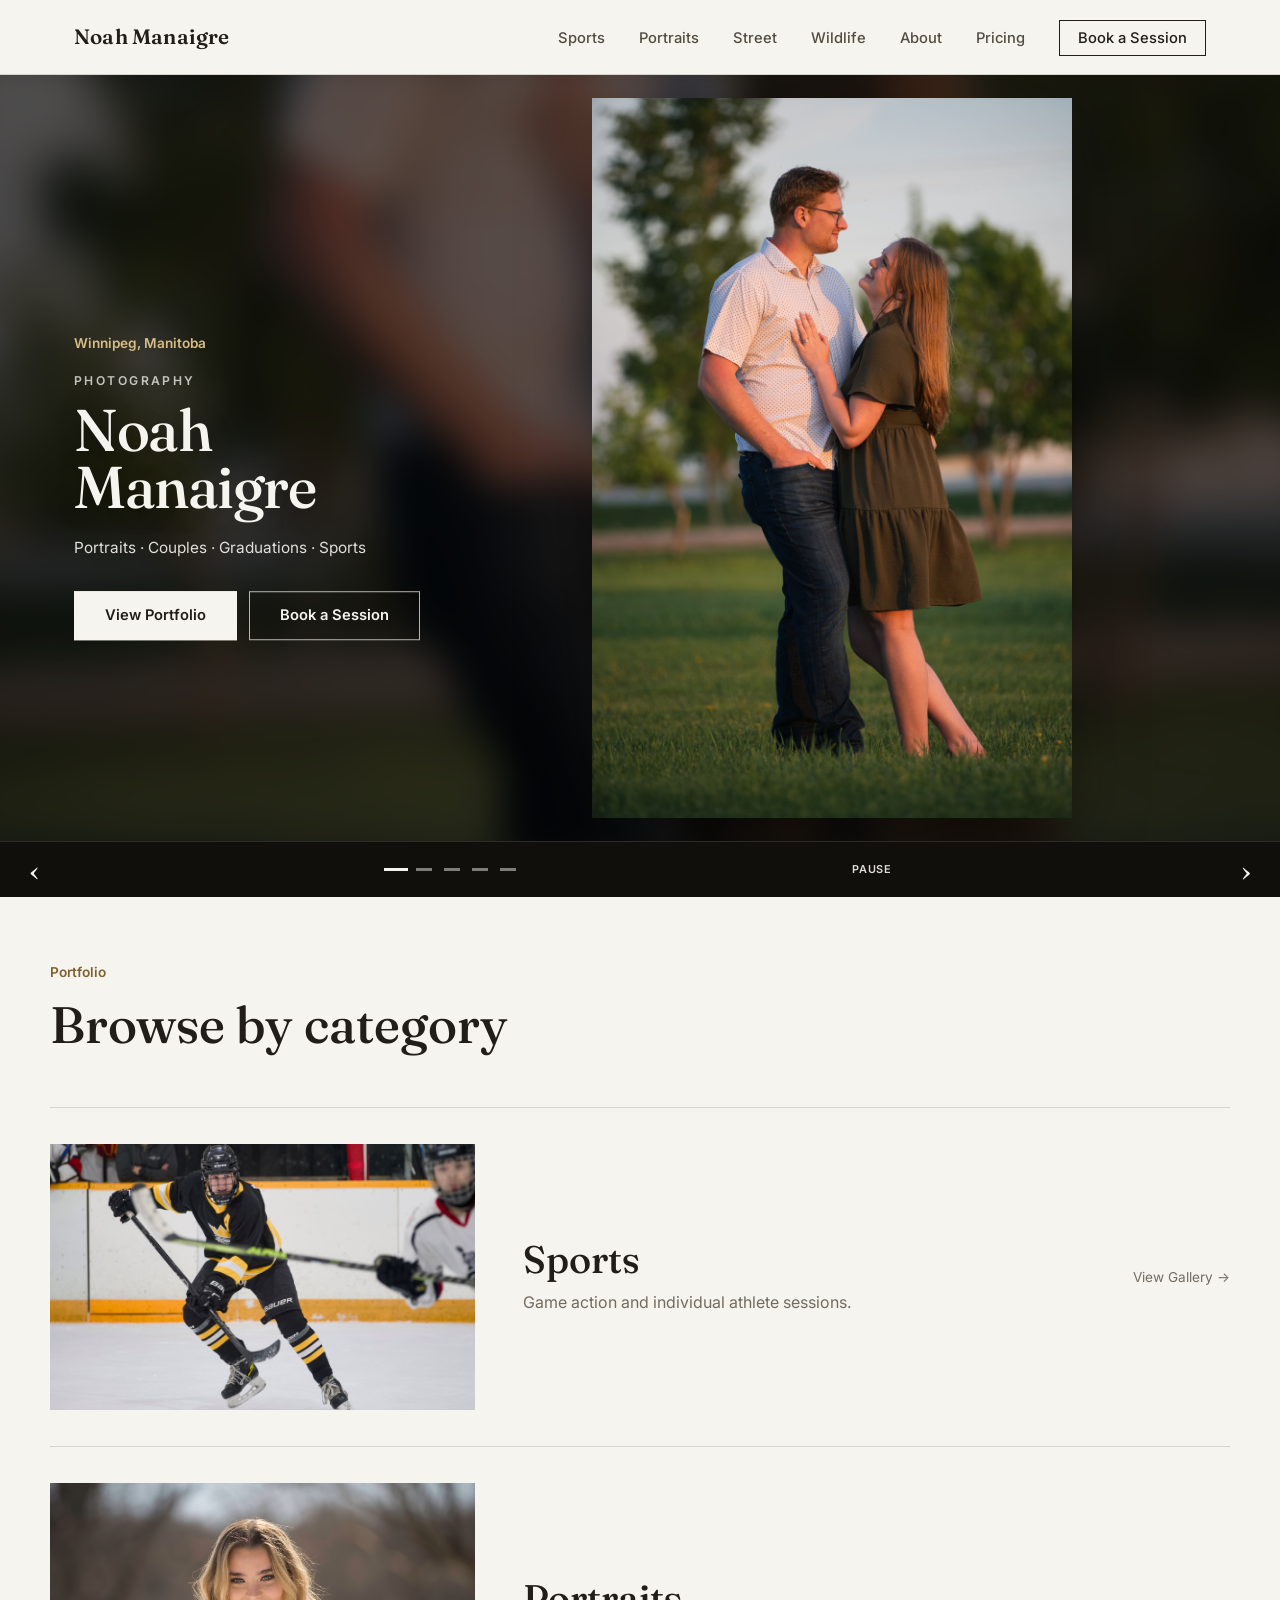
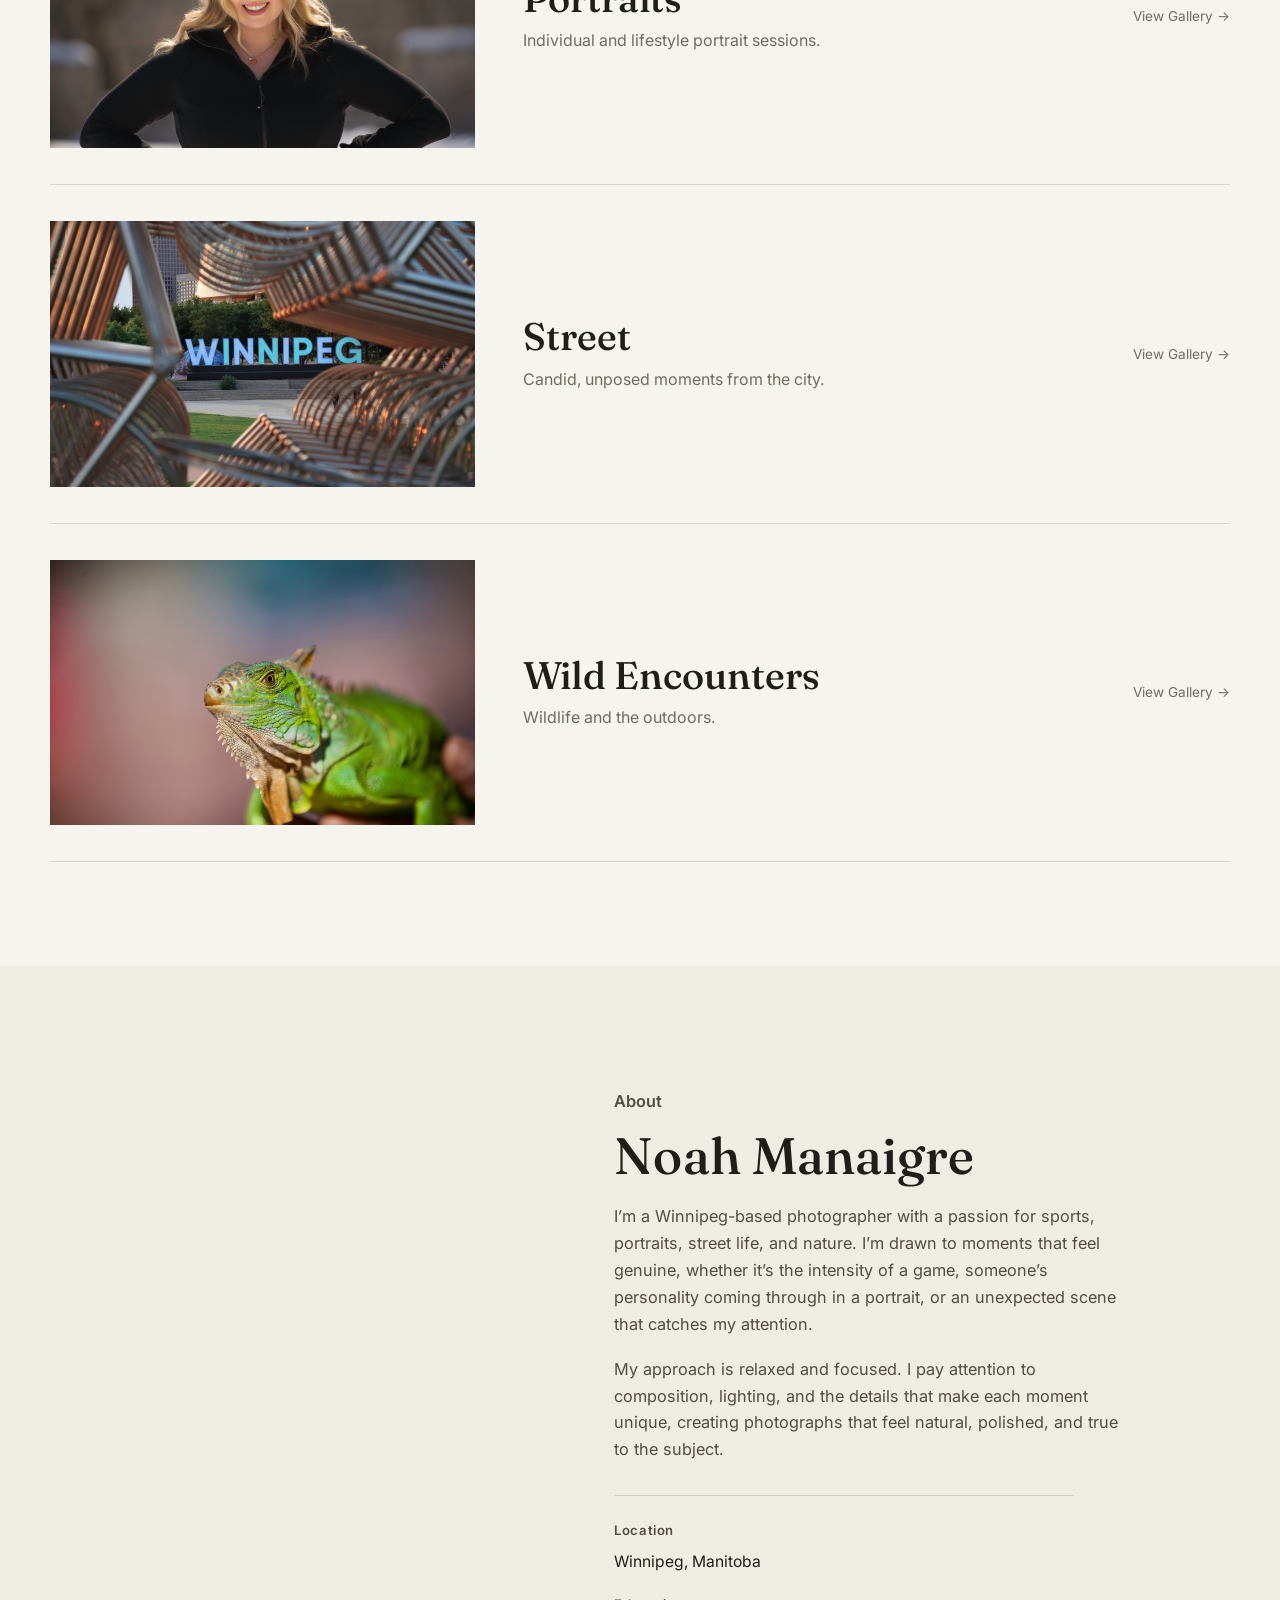
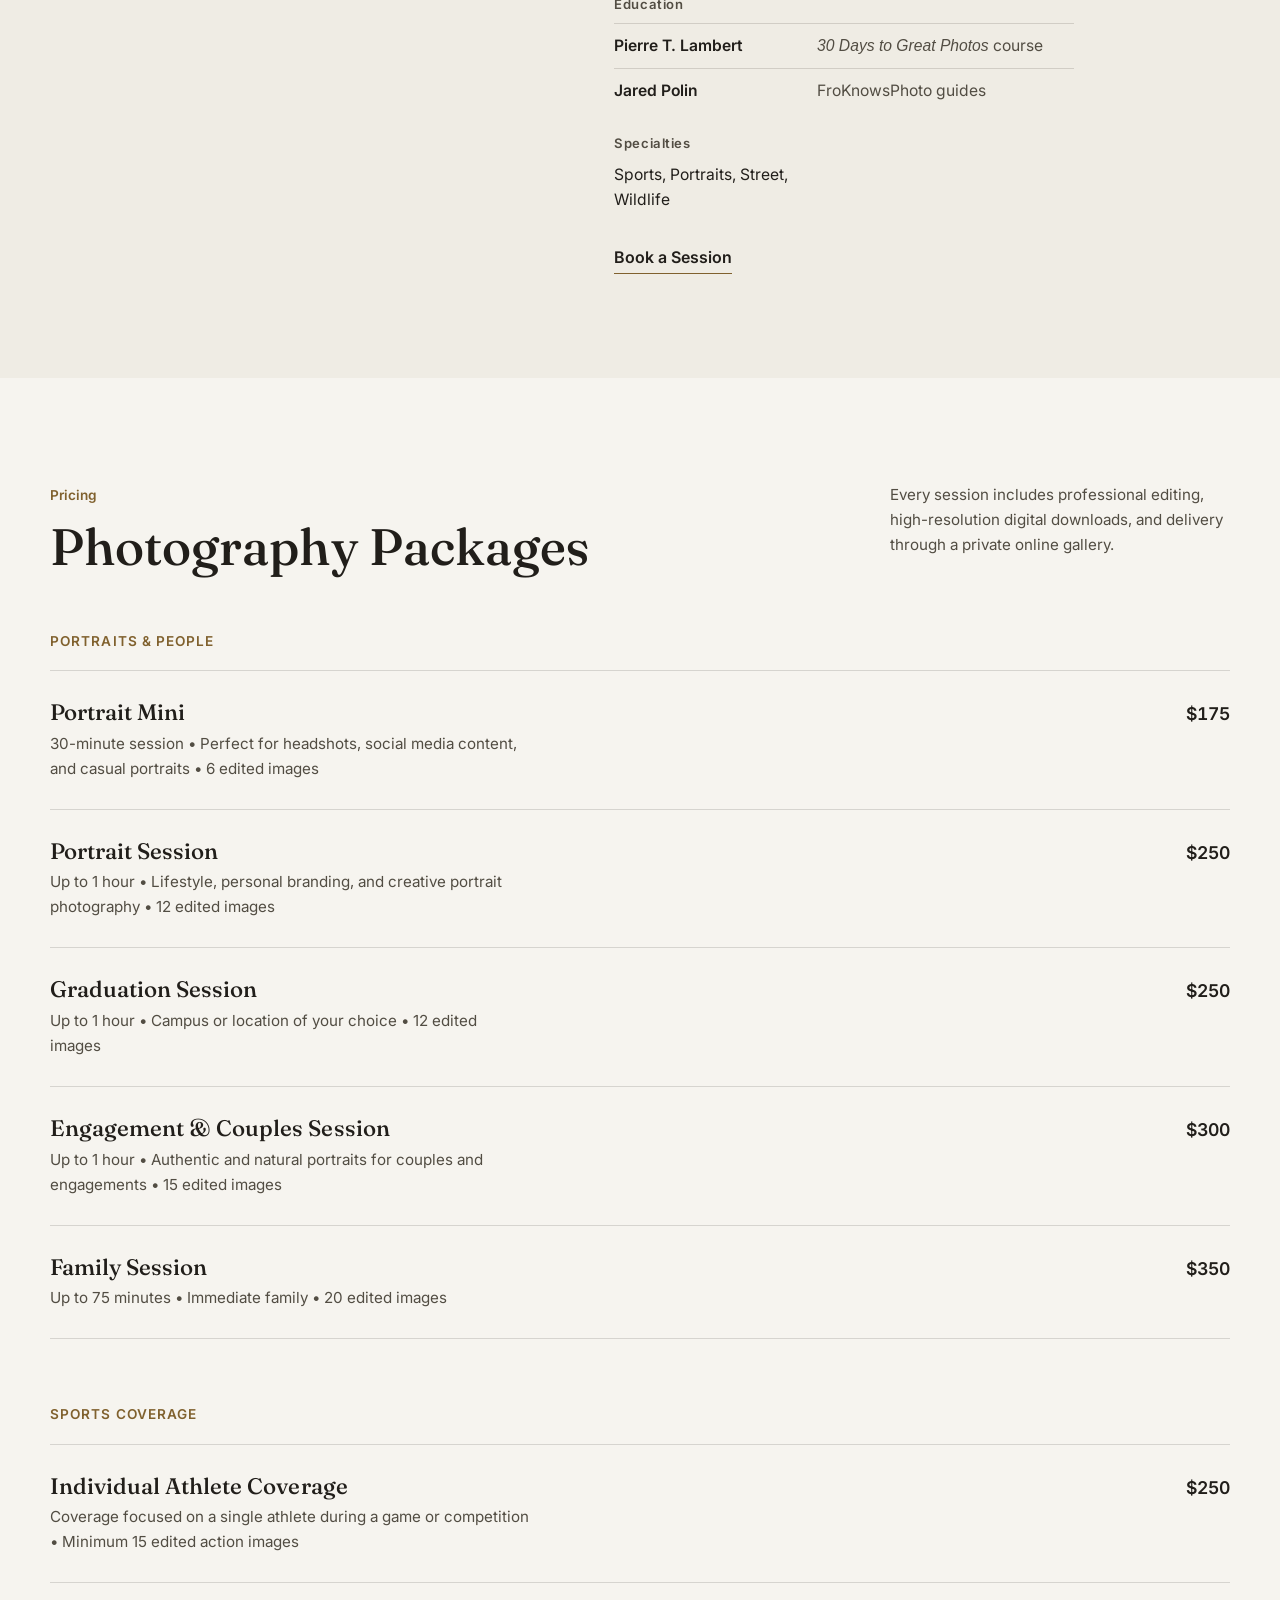
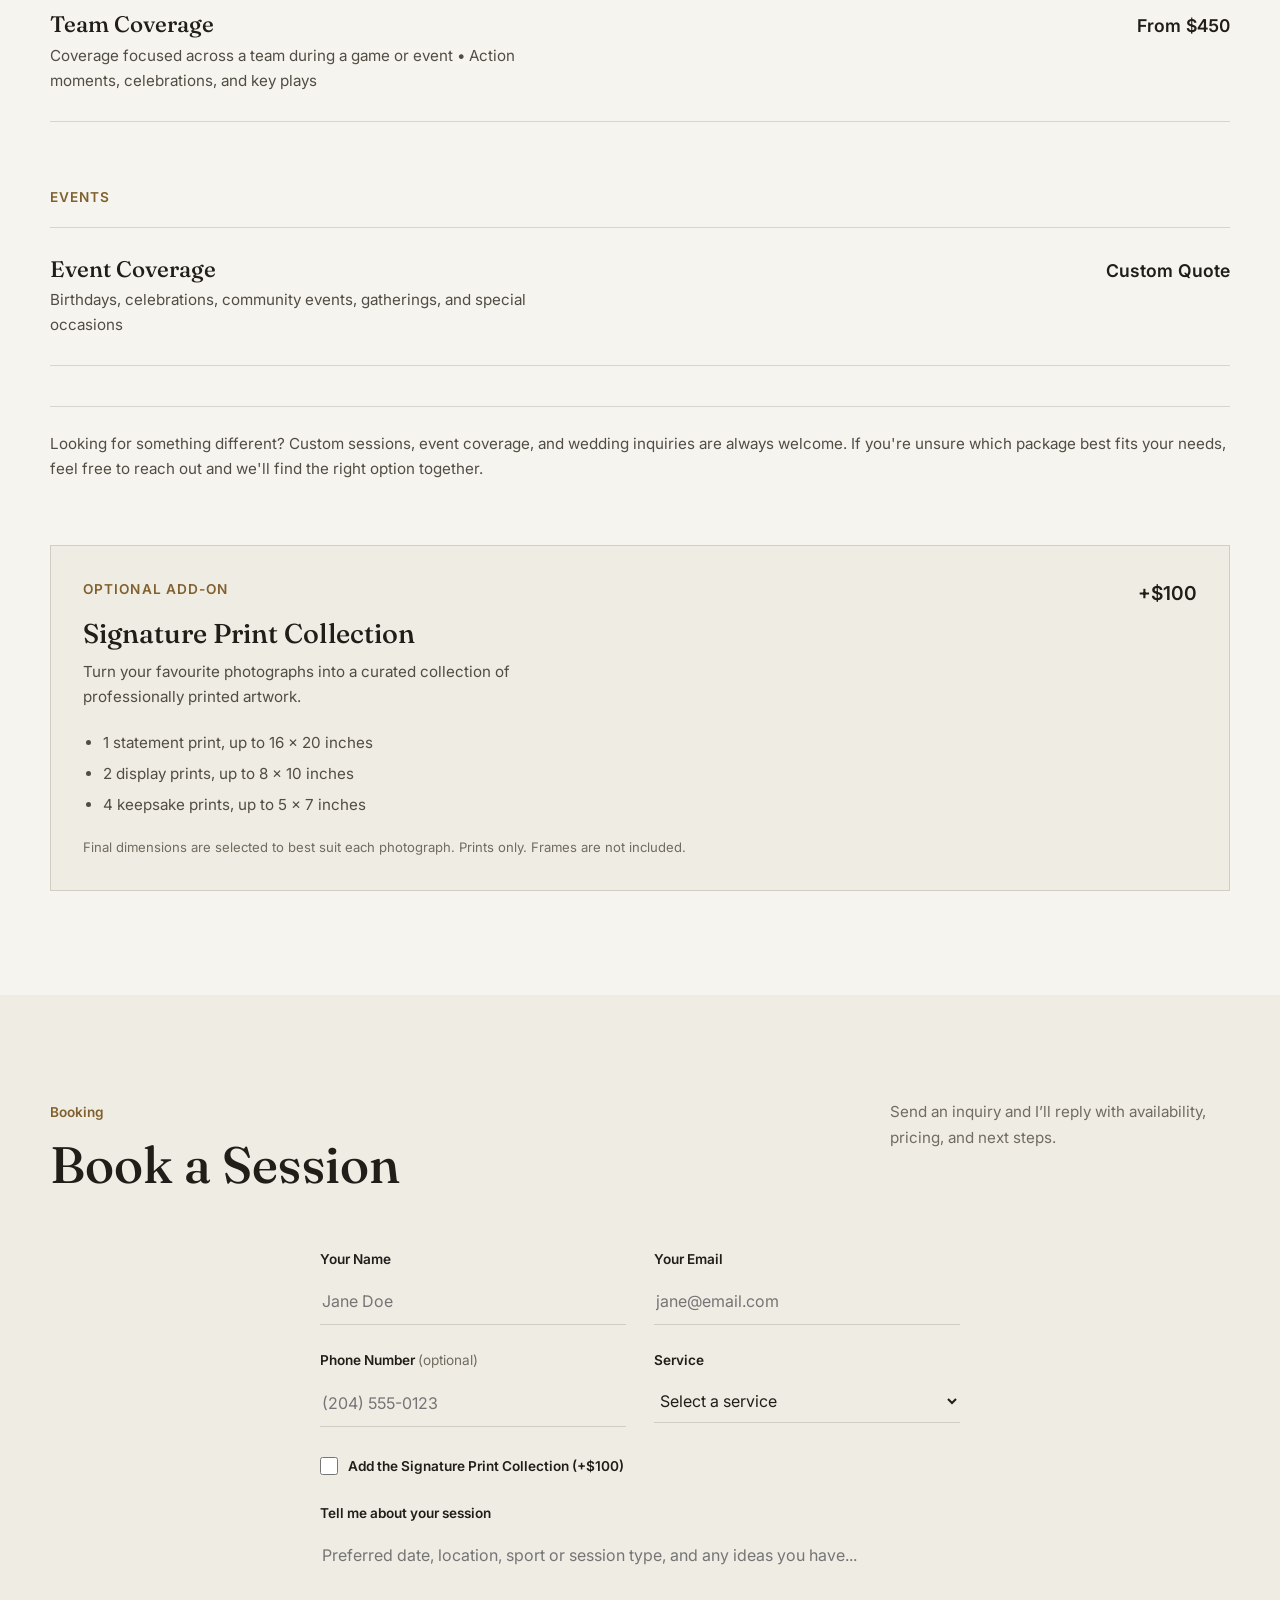
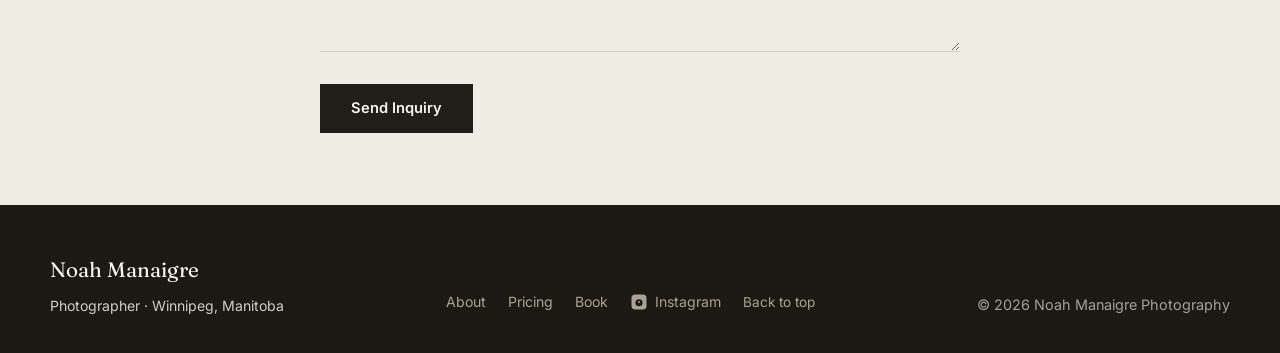
==== commit adbc9c63: "Update homepage education and print pricing Add education details, improve mobile readability, updat" ====
--- a/index.html
+++ b/index.html
@@ -141,7 +141,7 @@
           >
             <img
               class="showcase-backdrop"
-              src="photos/DSC03516.jpg"
+              src="photos/DSC03619.jpg"
               alt=""
               aria-hidden="true"
               loading="lazy"
@@ -149,10 +149,10 @@
             />
             <img
               class="showcase-image"
-              src="photos/DSC03516.jpg"
+              src="photos/DSC03619.jpg"
               alt="Portrait of a woman standing outdoors in winter"
-              width="3660"
-              height="5490"
+              width="3891"
+              height="5837"
               loading="lazy"
               decoding="async"
             />
@@ -246,7 +246,9 @@
           <p class="showcase-kicker">Winnipeg, Manitoba</p>
           <p class="showcase-brand">Photography</p>
           <h1>Noah Manaigre</h1>
-          <p class="showcase-lede">Portraits &middot; Couples &middot; Graduations &middot; Sports</p>
+          <p class="showcase-lede">
+            Portraits &middot; Couples &middot; Graduations &middot; Sports
+          </p>
 
           <div class="showcase-buttons">
             <a href="#portfolio" class="btn showcase-primary">View Portfolio</a>
@@ -254,7 +256,11 @@
           </div>
         </div>
 
-        <div class="showcase-controls" role="group" aria-label="Carousel controls">
+        <div
+          class="showcase-controls"
+          role="group"
+          aria-label="Carousel controls"
+        >
           <button
             id="showcasePrevious"
             class="showcase-arrow showcase-previous"
@@ -264,12 +270,42 @@
             <span aria-hidden="true">&lsaquo;</span>
           </button>
 
-          <div class="showcase-dots" role="group" aria-label="Choose a featured photograph">
-            <button class="showcase-dot active" type="button" data-slide="0" aria-label="Show couples photograph" aria-current="true"></button>
-            <button class="showcase-dot" type="button" data-slide="1" aria-label="Show portrait photograph"></button>
-            <button class="showcase-dot" type="button" data-slide="2" aria-label="Show sports photograph"></button>
-            <button class="showcase-dot" type="button" data-slide="3" aria-label="Show lifestyle photograph"></button>
-            <button class="showcase-dot" type="button" data-slide="4" aria-label="Show landscape photograph"></button>
+          <div
+            class="showcase-dots"
+            role="group"
+            aria-label="Choose a featured photograph"
+          >
+            <button
+              class="showcase-dot active"
+              type="button"
+              data-slide="0"
+              aria-label="Show couples photograph"
+              aria-current="true"
+            ></button>
+            <button
+              class="showcase-dot"
+              type="button"
+              data-slide="1"
+              aria-label="Show portrait photograph"
+            ></button>
+            <button
+              class="showcase-dot"
+              type="button"
+              data-slide="2"
+              aria-label="Show sports photograph"
+            ></button>
+            <button
+              class="showcase-dot"
+              type="button"
+              data-slide="3"
+              aria-label="Show lifestyle photograph"
+            ></button>
+            <button
+              class="showcase-dot"
+              type="button"
+              data-slide="4"
+              aria-label="Show landscape photograph"
+            ></button>
           </div>
 
           <button
@@ -292,7 +328,12 @@
           </button>
         </div>
 
-        <p id="showcaseStatus" class="sr-only" aria-live="polite" aria-atomic="true">
+        <p
+          id="showcaseStatus"
+          class="sr-only"
+          aria-live="polite"
+          aria-atomic="true"
+        >
           Couples photography
         </p>
       </section>
@@ -389,6 +430,23 @@
                 <dt>Location</dt>
                 <dd>Winnipeg, Manitoba</dd>
               </div>
+
+              <div class="about-education">
+                <dt>Education</dt>
+                <dd>
+                  <ul class="education-list">
+                    <li>
+                      <strong>Pierre T. Lambert</strong>
+                      <span><em>30 Days to Great Photos</em> course</span>
+                    </li>
+                    <li>
+                      <strong>Jared Polin</strong>
+                      <span>FroKnowsPhoto guides</span>
+                    </li>
+                  </ul>
+                </dd>
+              </div>
+
               <div>
                 <dt>Specialties</dt>
                 <dd>Sports, Portraits, Street, Wildlife</dd>
@@ -546,7 +604,7 @@
               </p>
             </div>
 
-            <p class="print-addon-price">+$125</p>
+            <p class="print-addon-price">+$100</p>
           </div>
         </div>
       </section>
@@ -661,7 +719,7 @@
                 type="checkbox"
                 value="Yes"
               />
-              Add the Signature Print Collection (+$125)
+              Add the Signature Print Collection (+$100)
             </label>
 
             <p id="printNote" class="field-note" hidden>
--- a/styles.css
+++ b/styles.css
@@ -644,15 +644,51 @@
 }
 
 .about-facts dt {
-    margin-bottom: 4px;
-    color: var(--grey);
-    font-size: 0.8rem;
+    margin-bottom: 7px;
+    color: var(--ink-soft);
+    font-size: 0.82rem;
+    font-weight: 600;
+    letter-spacing: 0.04em;
 }
 
 .about-facts dd {
     margin: 0;
     color: var(--ink);
     font-size: 0.98rem;
+    line-height: 1.6;
+}
+
+.about-education {
+    grid-column: 1 / -1;
+}
+
+.education-list {
+    display: grid;
+    gap: 0;
+    margin: 0;
+    padding: 0;
+    list-style: none;
+}
+
+.education-list li {
+    display: grid;
+    grid-template-columns: minmax(0, 1fr) minmax(0, 1.35fr);
+    align-items: baseline;
+    gap: 12px;
+    min-width: 0;
+    padding: 10px 0;
+    border-top: 1px solid var(--hairline);
+}
+
+.education-list strong {
+    color: var(--ink);
+    font-weight: 600;
+    line-height: 1.45;
+}
+
+.education-list span {
+    color: var(--ink-soft);
+    line-height: 1.55;
 }
 
 .about-link {
@@ -1219,6 +1255,11 @@
         grid-template-columns: 1fr;
     }
 
+    .education-list li {
+        grid-template-columns: 1fr;
+        gap: 2px;
+    }
+
     .portfolio-grid {
         grid-template-columns: 1fr;
         gap: 20px;
@@ -2099,4 +2140,4 @@
     .showcase-slide {
         transition: none;
     }
-}+}
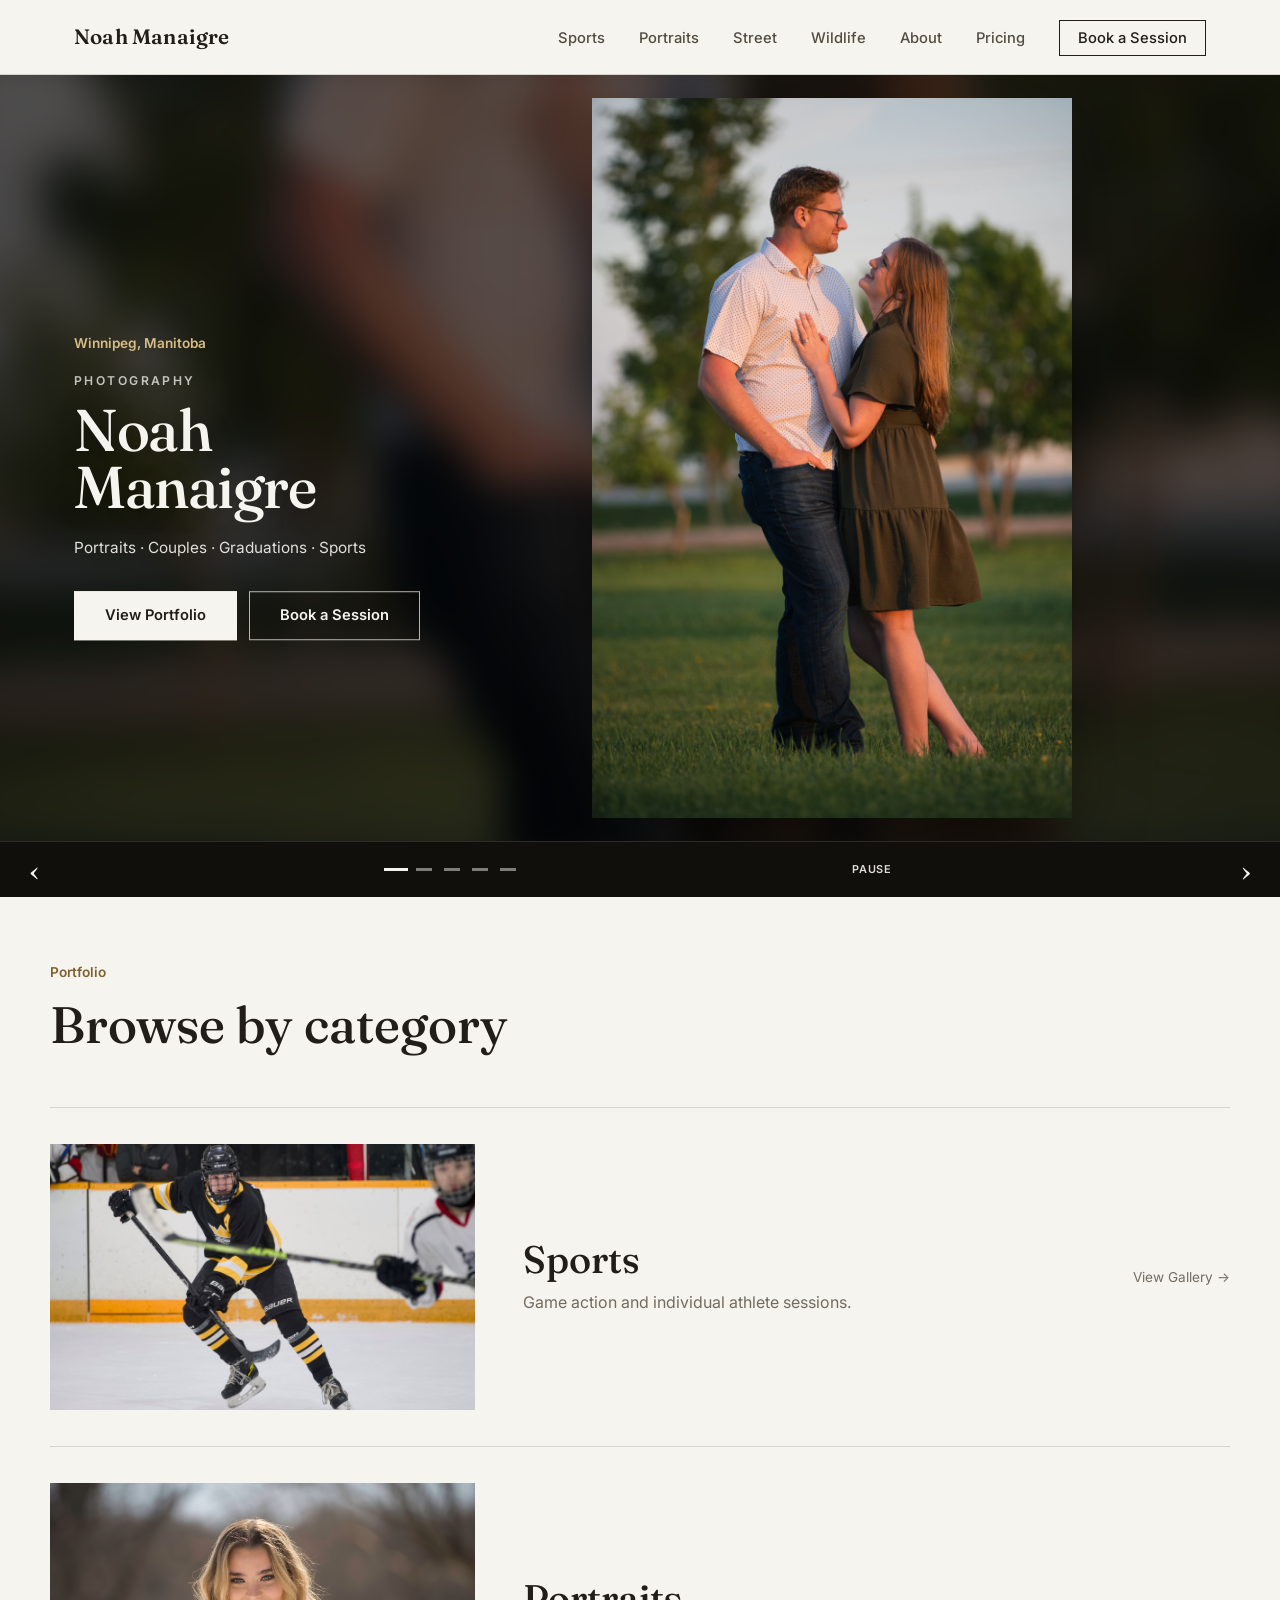
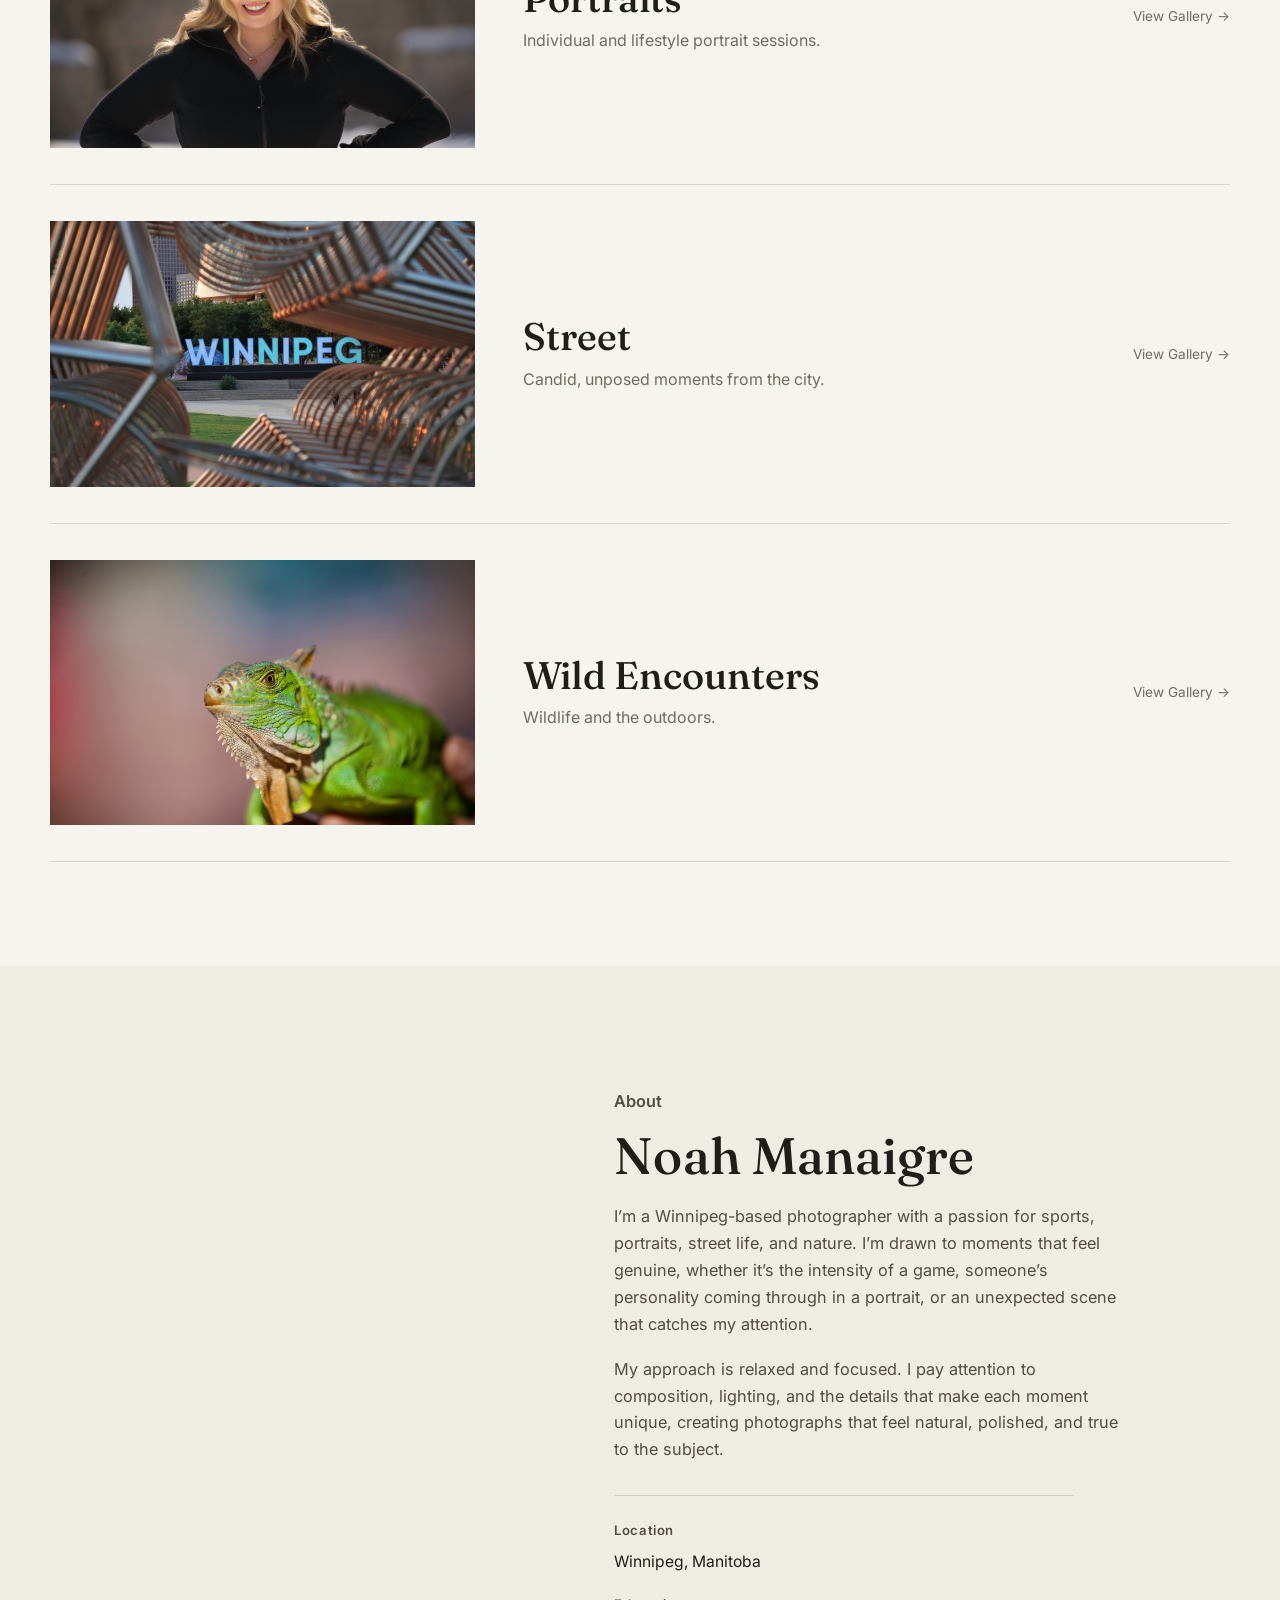
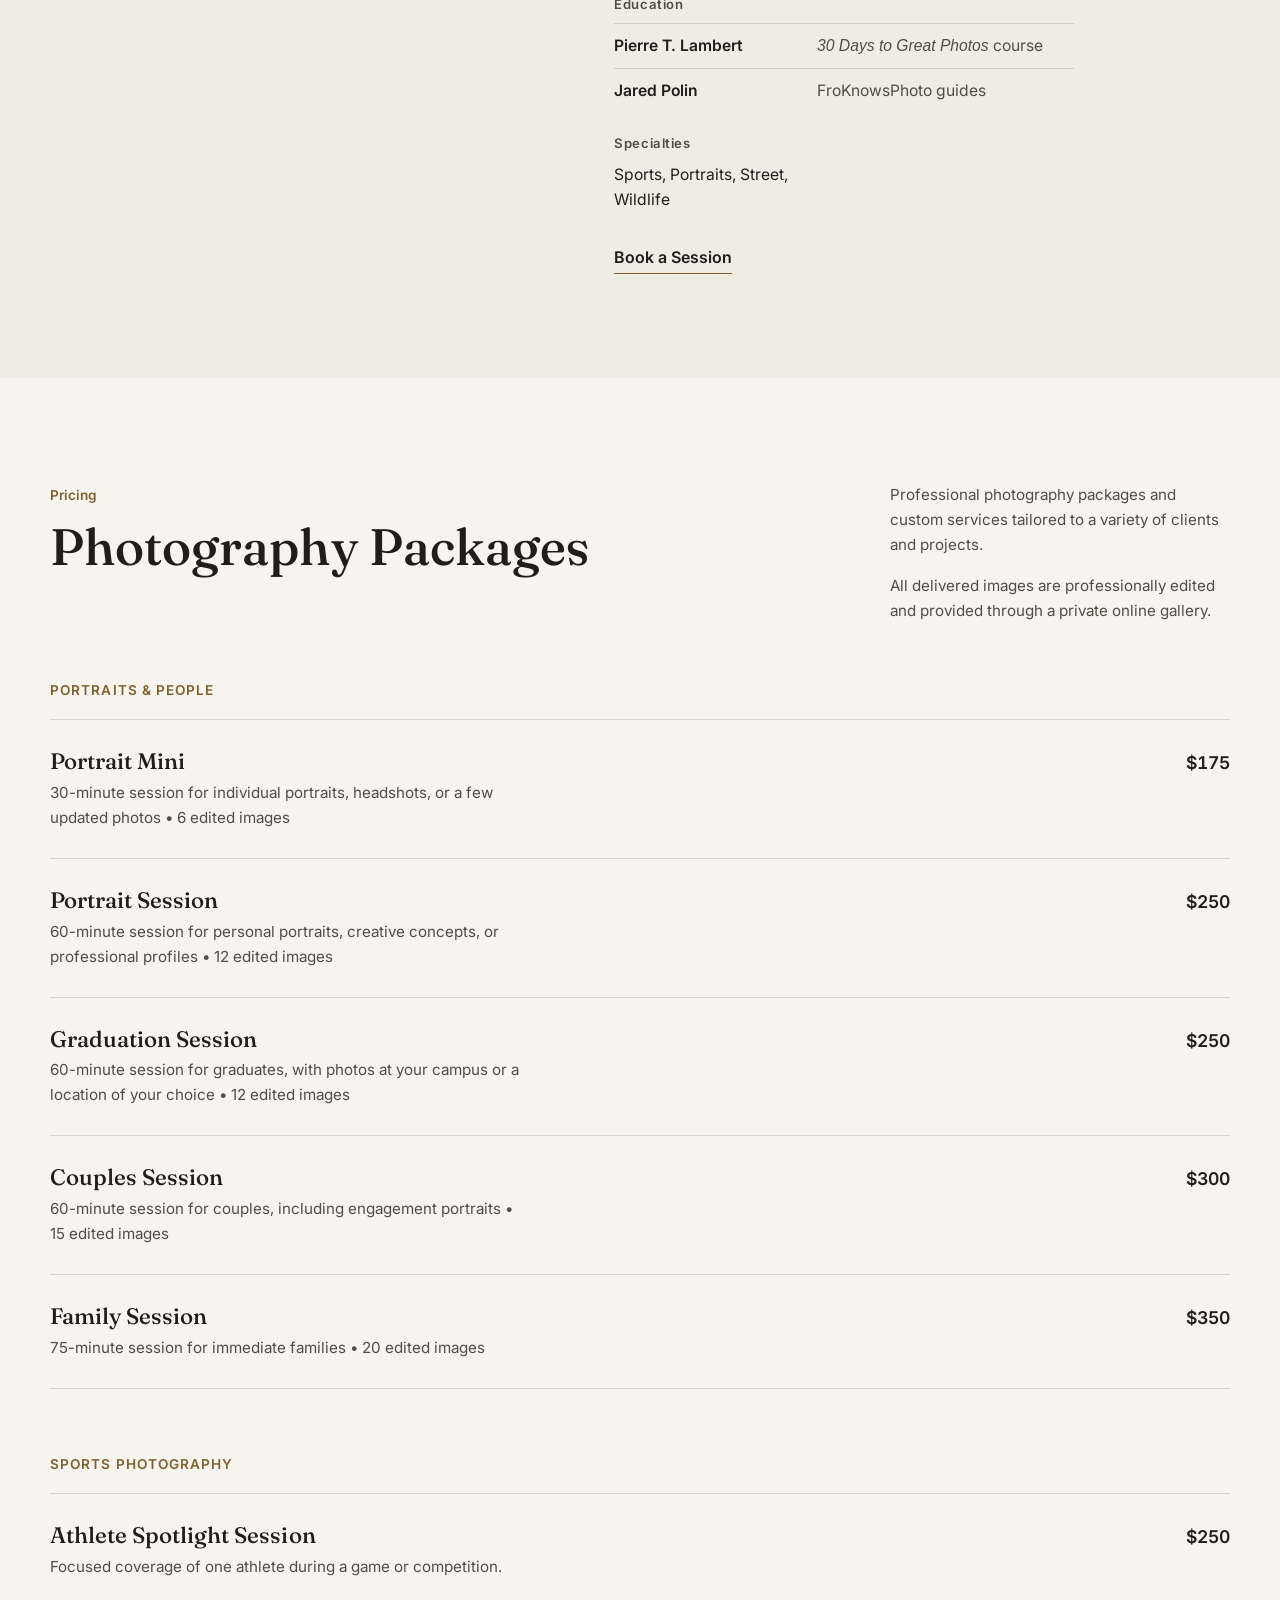
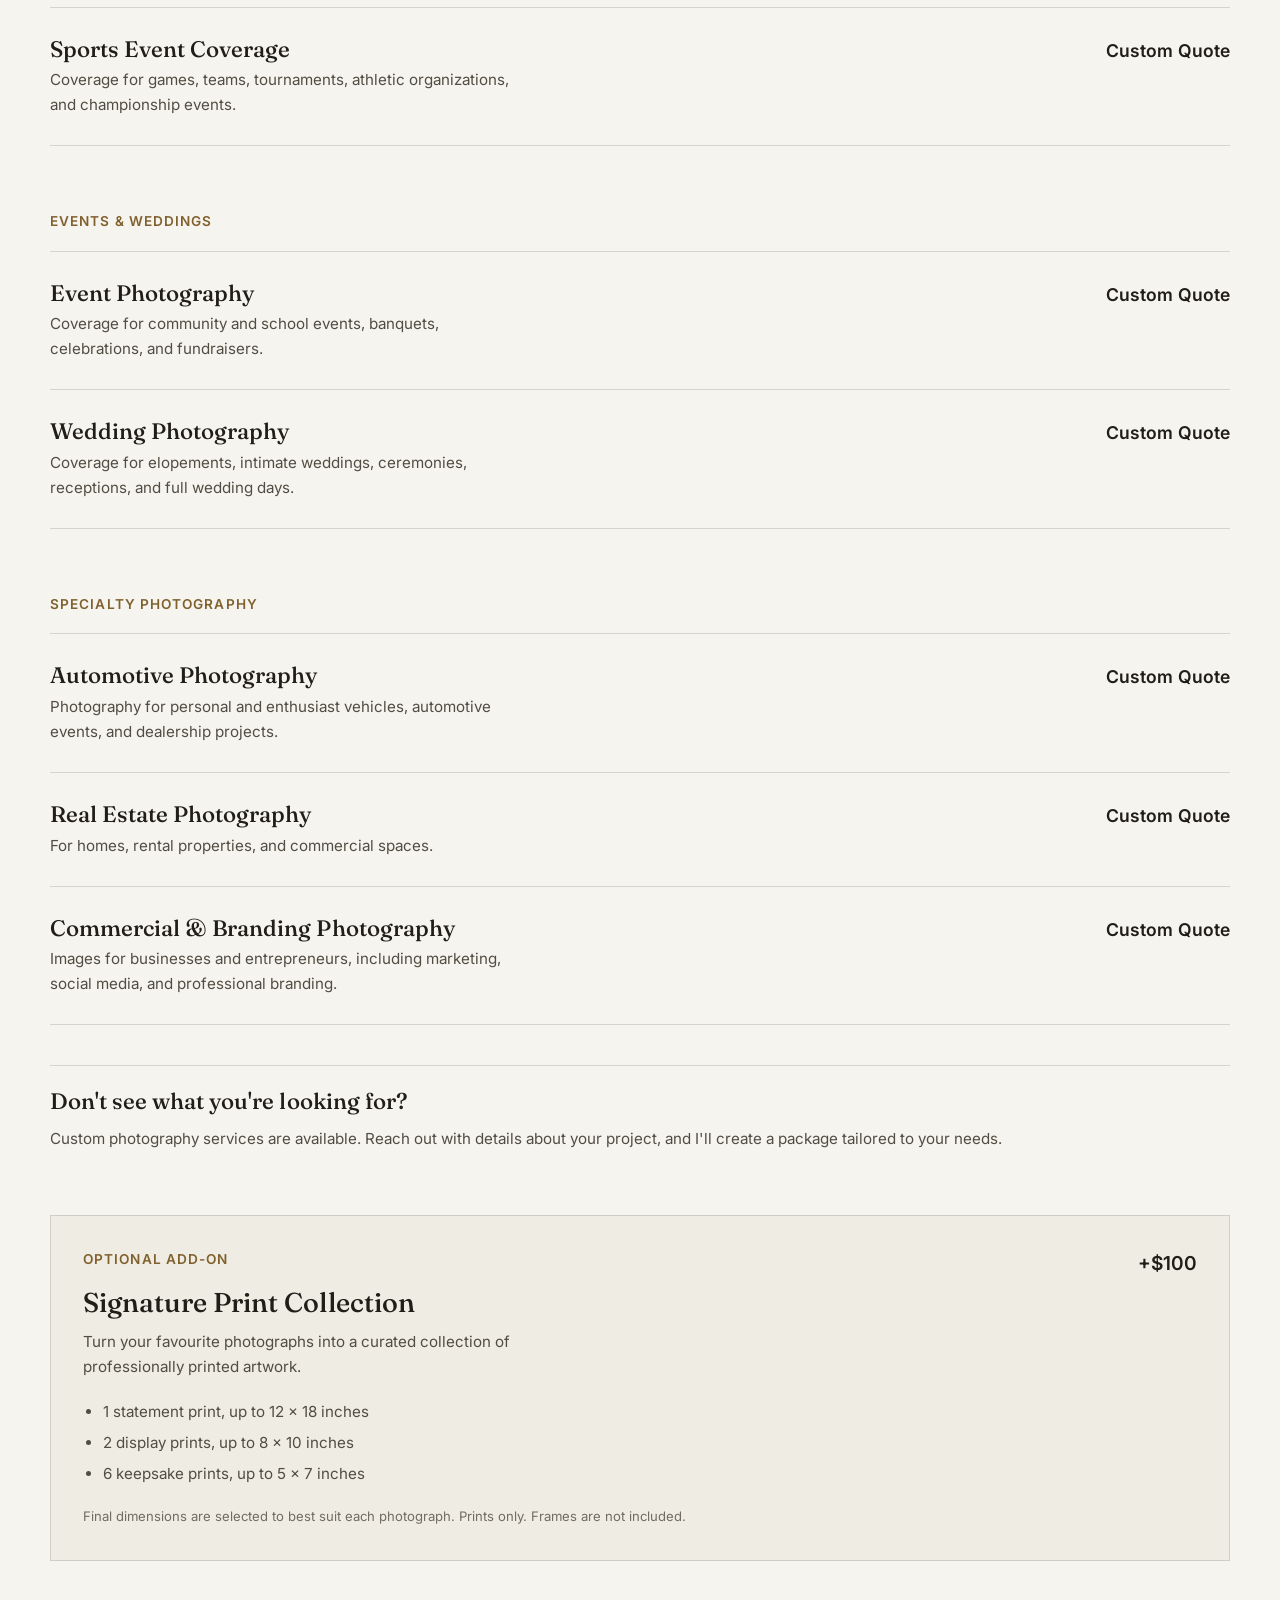
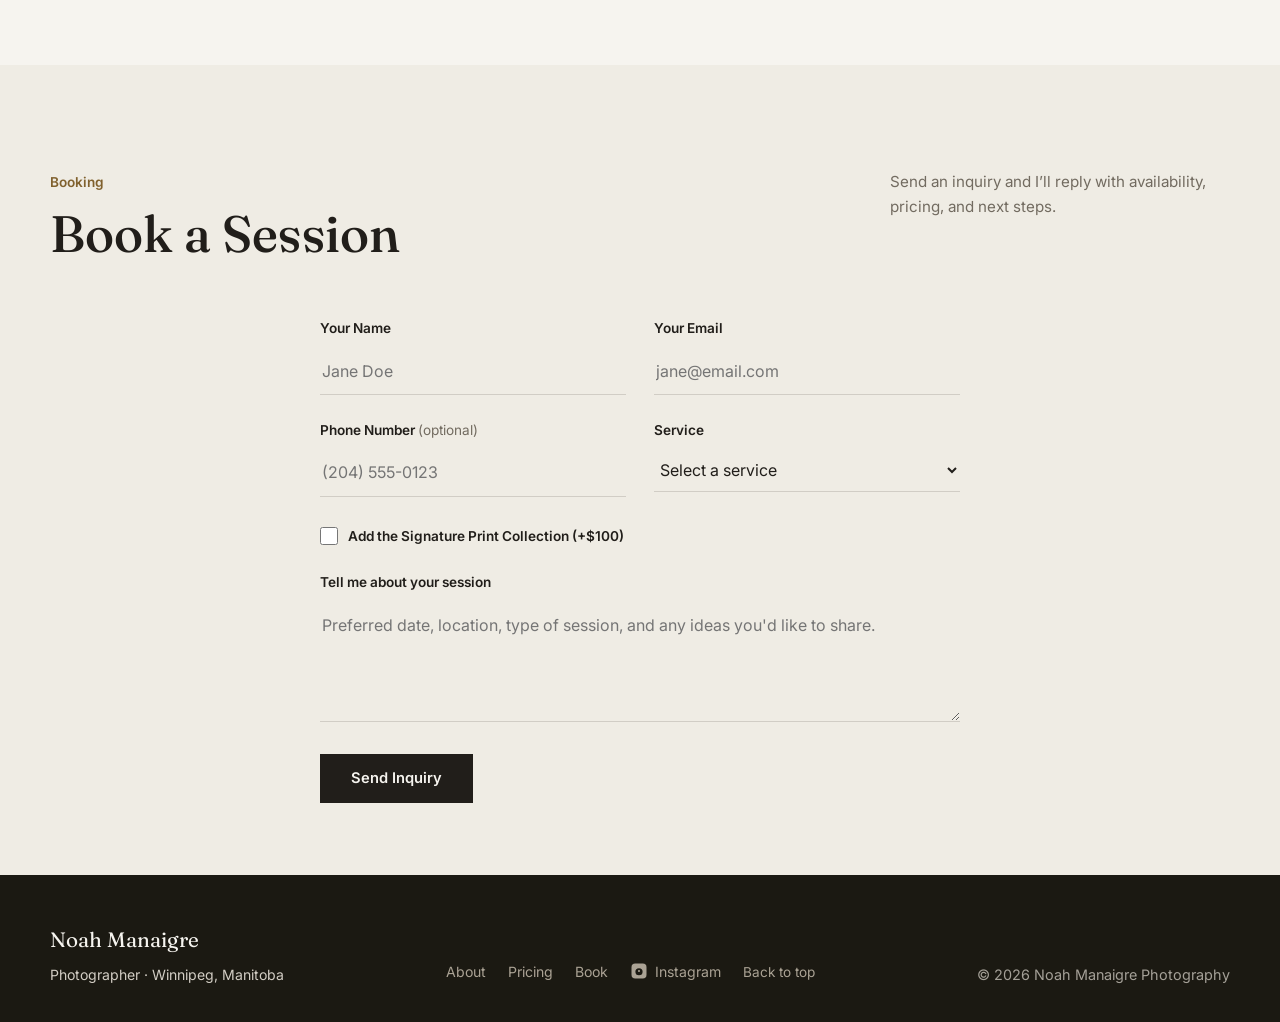
==== commit 9c3068c9: "Update photography packages and service details Clarify package offerings and custom quote services," ====
--- a/index.html
+++ b/index.html
@@ -466,11 +466,19 @@
             <h2>Photography Packages</h2>
           </div>
 
-          <p class="section-note">
-            Every session includes professional editing, high-resolution digital
-            downloads, and delivery through a private online gallery.
-          </p>
-        </div>
+          <div class="section-note">
+            <p>
+              Professional photography packages and custom services tailored to
+              a variety of clients and projects.
+            </p>
+
+            <p>
+              All delivered images are professionally edited and provided
+              through a private online gallery.
+            </p>
+          </div>
+        </div>
+
         <div class="pricing-group">
           <p class="pricing-group-title">Portraits &amp; People</p>
 
@@ -479,8 +487,8 @@
               <div class="price-info">
                 <h3>Portrait Mini</h3>
                 <p>
-                  30-minute session • Perfect for headshots, social media
-                  content, and casual portraits • 6 edited images
+                  30-minute session for individual portraits, headshots, or a
+                  few updated photos • 6 edited images
                 </p>
               </div>
               <p class="price">$175</p>
@@ -490,8 +498,8 @@
               <div class="price-info">
                 <h3>Portrait Session</h3>
                 <p>
-                  Up to 1 hour • Lifestyle, personal branding, and creative
-                  portrait photography • 12 edited images
+                  60-minute session for personal portraits, creative concepts,
+                  or professional profiles • 12 edited images
                 </p>
               </div>
               <p class="price">$250</p>
@@ -501,8 +509,8 @@
               <div class="price-info">
                 <h3>Graduation Session</h3>
                 <p>
-                  Up to 1 hour • Campus or location of your choice • 12 edited
-                  images
+                  60-minute session for graduates, with photos at your campus or
+                  a location of your choice • 12 edited images
                 </p>
               </div>
               <p class="price">$250</p>
@@ -510,10 +518,10 @@
 
             <li class="price-row">
               <div class="price-info">
-                <h3>Engagement &amp; Couples Session</h3>
-                <p>
-                  Up to 1 hour • Authentic and natural portraits for couples and
-                  engagements • 15 edited images
+                <h3>Couples Session</h3>
+                <p>
+                  60-minute session for couples, including engagement portraits
+                  • 15 edited images
                 </p>
               </div>
               <p class="price">$300</p>
@@ -522,7 +530,9 @@
             <li class="price-row">
               <div class="price-info">
                 <h3>Family Session</h3>
-                <p>Up to 75 minutes • Immediate family • 20 edited images</p>
+                <p>
+                  75-minute session for immediate families • 20 edited images
+                </p>
               </div>
               <p class="price">$350</p>
             </li>
@@ -530,15 +540,14 @@
         </div>
 
         <div class="pricing-group">
-          <p class="pricing-group-title">Sports Coverage</p>
+          <p class="pricing-group-title">Sports Photography</p>
 
           <ul class="price-list">
             <li class="price-row">
               <div class="price-info">
-                <h3>Individual Athlete Coverage</h3>
-                <p>
-                  Coverage focused on a single athlete during a game or
-                  competition • Minimum 15 edited action images
+                <h3>Athlete Spotlight Session</h3>
+                <p>
+                  Focused coverage of one athlete during a game or competition.
                 </p>
               </div>
               <p class="price">$250</p>
@@ -546,40 +555,90 @@
 
             <li class="price-row">
               <div class="price-info">
-                <h3>Team Coverage</h3>
-                <p>
-                  Coverage focused across a team during a game or event • Action
-                  moments, celebrations, and key plays
-                </p>
-              </div>
-              <p class="price">From $450</p>
+                <h3>Sports Event Coverage</h3>
+                <p>
+                  Coverage for games, teams, tournaments, athletic
+                  organizations, and championship events.
+                </p>
+              </div>
+              <p class="price">Custom Quote</p>
             </li>
           </ul>
         </div>
 
         <div class="pricing-group">
-          <p class="pricing-group-title">Events</p>
+          <p class="pricing-group-title">Events &amp; Weddings</p>
 
           <ul class="price-list">
             <li class="price-row">
               <div class="price-info">
-                <h3>Event Coverage</h3>
-                <p>
-                  Birthdays, celebrations, community events, gatherings, and
-                  special occasions
+                <h3>Event Photography</h3>
+                <p>
+                  Coverage for community and school events, banquets,
+                  celebrations, and fundraisers.
                 </p>
               </div>
               <p class="price">Custom Quote</p>
             </li>
+
+            <li class="price-row">
+              <div class="price-info">
+                <h3>Wedding Photography</h3>
+                <p>
+                  Coverage for elopements, intimate weddings, ceremonies,
+                  receptions, and full wedding days.
+                </p>
+              </div>
+              <p class="price">Custom Quote</p>
+            </li>
           </ul>
         </div>
 
-        <p class="pricing-note">
-          Looking for something different? Custom sessions, event coverage, and
-          wedding inquiries are always welcome. If you're unsure which package
-          best fits your needs, feel free to reach out and we'll find the right
-          option together.
-        </p>
+        <div class="pricing-group">
+          <p class="pricing-group-title">Specialty Photography</p>
+
+          <ul class="price-list">
+            <li class="price-row">
+              <div class="price-info">
+                <h3>Automotive Photography</h3>
+                <p>
+                  Photography for personal and enthusiast vehicles, automotive
+                  events, and dealership projects.
+                </p>
+              </div>
+              <p class="price">Custom Quote</p>
+            </li>
+
+            <li class="price-row">
+              <div class="price-info">
+                <h3>Real Estate Photography</h3>
+                <p>For homes, rental properties, and commercial spaces.</p>
+              </div>
+              <p class="price">Custom Quote</p>
+            </li>
+
+            <li class="price-row">
+              <div class="price-info">
+                <h3>Commercial &amp; Branding Photography</h3>
+                <p>
+                  Images for businesses and entrepreneurs, including marketing,
+                  social media, and professional branding.
+                </p>
+              </div>
+              <p class="price">Custom Quote</p>
+            </li>
+          </ul>
+        </div>
+
+        <div class="pricing-note">
+          <h3>Don't see what you're looking for?</h3>
+          <p>
+            Custom photography services are available. Reach out with details
+            about your project, and I'll create a package tailored to your
+            needs.
+          </p>
+        </div>
+
         <div class="print-addon">
           <div class="print-addon-content">
             <div>
@@ -593,9 +652,9 @@
               </p>
 
               <ul class="print-addon-list">
-                <li>1 statement print, up to 16 &times; 20 inches</li>
+                <li>1 statement print, up to 12 &times; 18 inches</li>
                 <li>2 display prints, up to 8 &times; 10 inches</li>
-                <li>4 keepsake prints, up to 5 &times; 7 inches</li>
+                <li>6 keepsake prints, up to 5 &times; 7 inches</li>
               </ul>
 
               <p class="print-addon-availability">
@@ -662,7 +721,7 @@
           </div>
 
           <div class="field">
-            <label for="phone"> Phone Number <span>(optional)</span> </label>
+            <label for="phone">Phone Number <span>(optional)</span></label>
 
             <input
               id="phone"
@@ -686,27 +745,43 @@
 
                 <option value="Graduation Session">Graduation Session</option>
 
-                <option value="Engagement &amp; Couples Session">
-                  Engagement &amp; Couples Session
-                </option>
+                <option value="Couples Session">Couples Session</option>
 
                 <option value="Family Session">Family Session</option>
               </optgroup>
 
-              <optgroup label="Sports Coverage">
-                <option value="Individual Athlete Coverage">
-                  Individual Athlete Coverage
+              <optgroup label="Sports Photography">
+                <option value="Athlete Spotlight Session">
+                  Athlete Spotlight Session
                 </option>
 
-                <option value="Team Coverage">Team Coverage</option>
+                <option value="Sports Event Coverage">
+                  Sports Event Coverage
+                </option>
               </optgroup>
 
-              <optgroup label="Events & Custom">
-                <option value="Event Coverage">Event Coverage</option>
-
-                <option value="Wedding Inquiry">Wedding Inquiry</option>
-
-                <option value="Custom Inquiry">Custom Inquiry</option>
+              <optgroup label="Events &amp; Weddings">
+                <option value="Event Photography">Event Photography</option>
+
+                <option value="Wedding Photography">Wedding Photography</option>
+              </optgroup>
+
+              <optgroup label="Specialty Photography">
+                <option value="Automotive Photography">
+                  Automotive Photography
+                </option>
+
+                <option value="Real Estate Photography">
+                  Real Estate Photography
+                </option>
+
+                <option value="Commercial &amp; Branding Photography">
+                  Commercial &amp; Branding Photography
+                </option>
+
+                <option value="Custom Photography Inquiry">
+                  Custom Photography Inquiry
+                </option>
               </optgroup>
             </select>
           </div>
@@ -728,12 +803,12 @@
           </div>
 
           <div class="field field-wide">
-            <label for="message"> Tell me about your session </label>
+            <label for="message">Tell me about your session</label>
 
             <textarea
               id="message"
               name="message"
-              placeholder="Preferred date, location, sport or session type, and any ideas you have..."
+              placeholder="Preferred date, location, type of session, and any ideas you'd like to share."
               required
             ></textarea>
           </div>
--- a/styles.css
+++ b/styles.css
@@ -1491,6 +1491,10 @@
     font-size: 0.95rem;
 }
 
+.pricing-note h3+p {
+    margin-top: 12px;
+}
+
 @media (max-width: 700px) {
     .pricing-group+.pricing-group {
         margin-top: 48px;
@@ -2141,3 +2145,7 @@
         transition: none;
     }
 }
+
+.section-note p+p {
+    margin-top: 1rem;
+}
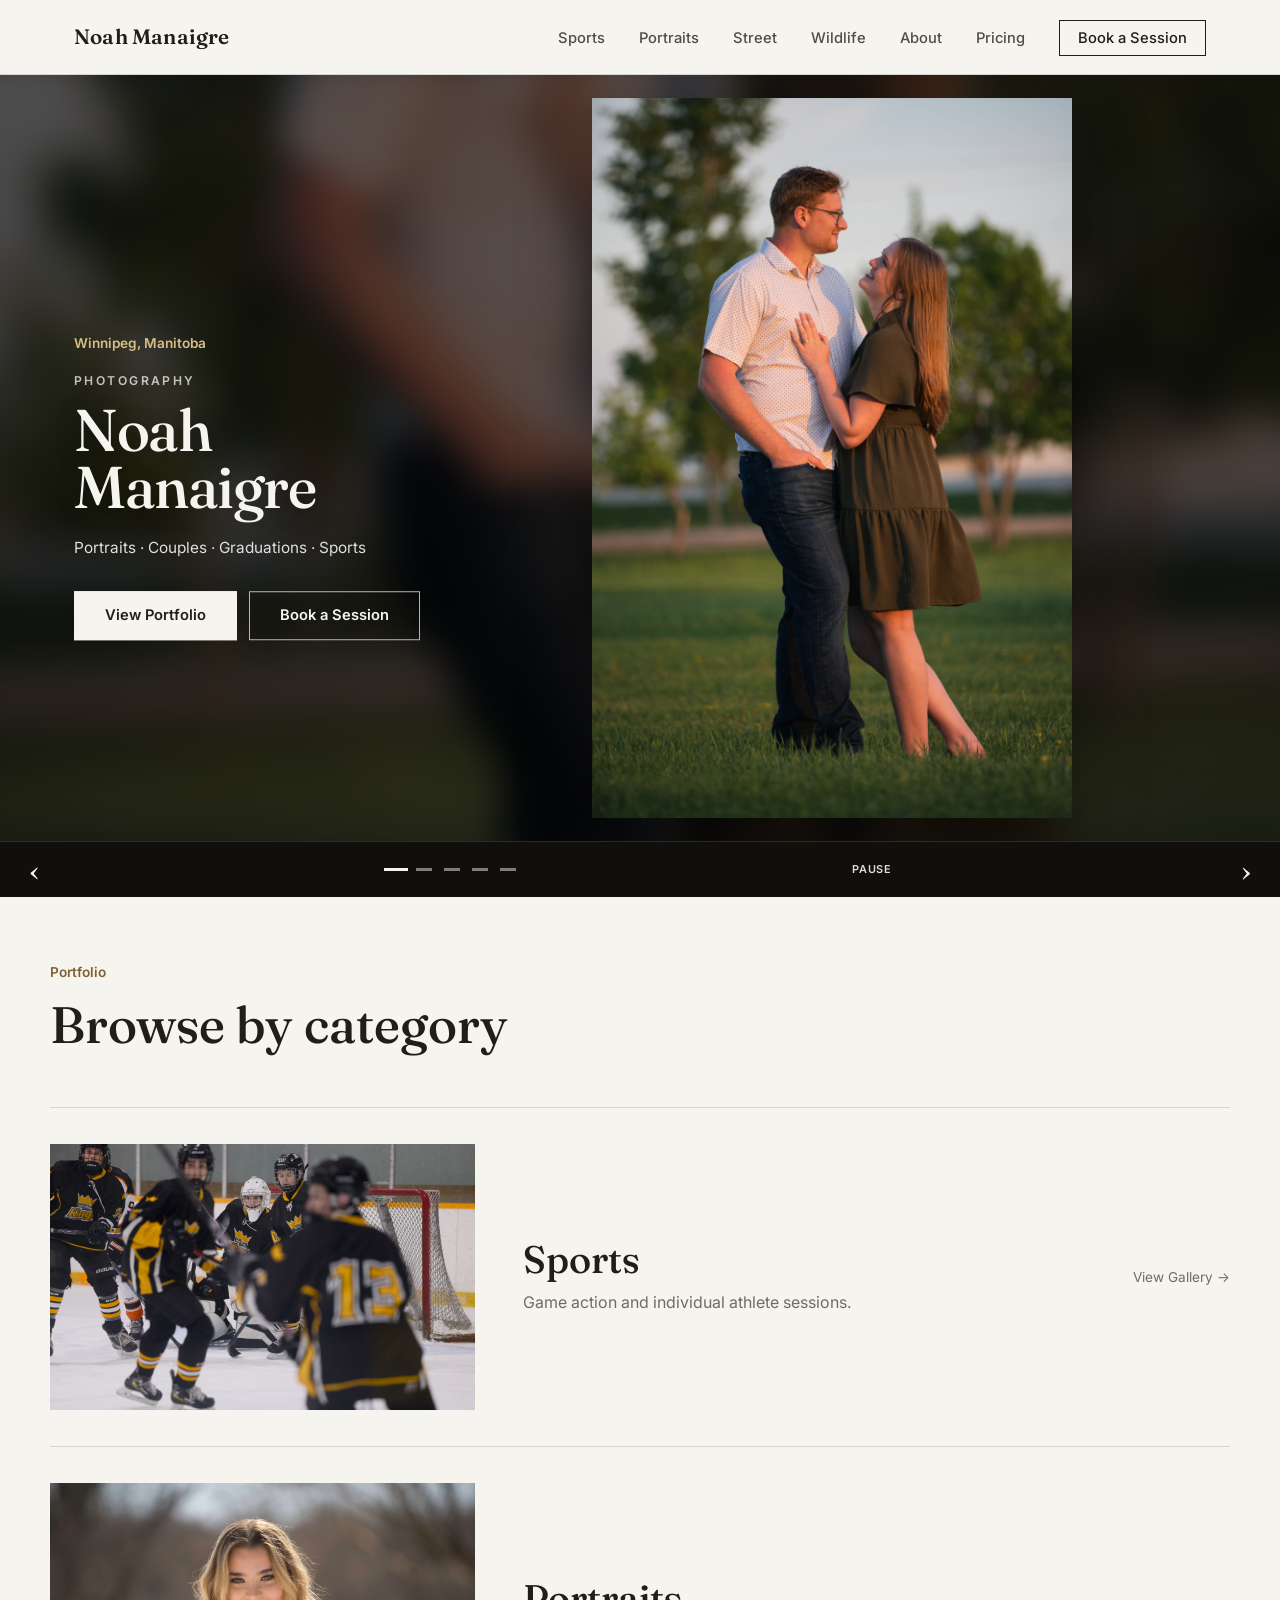
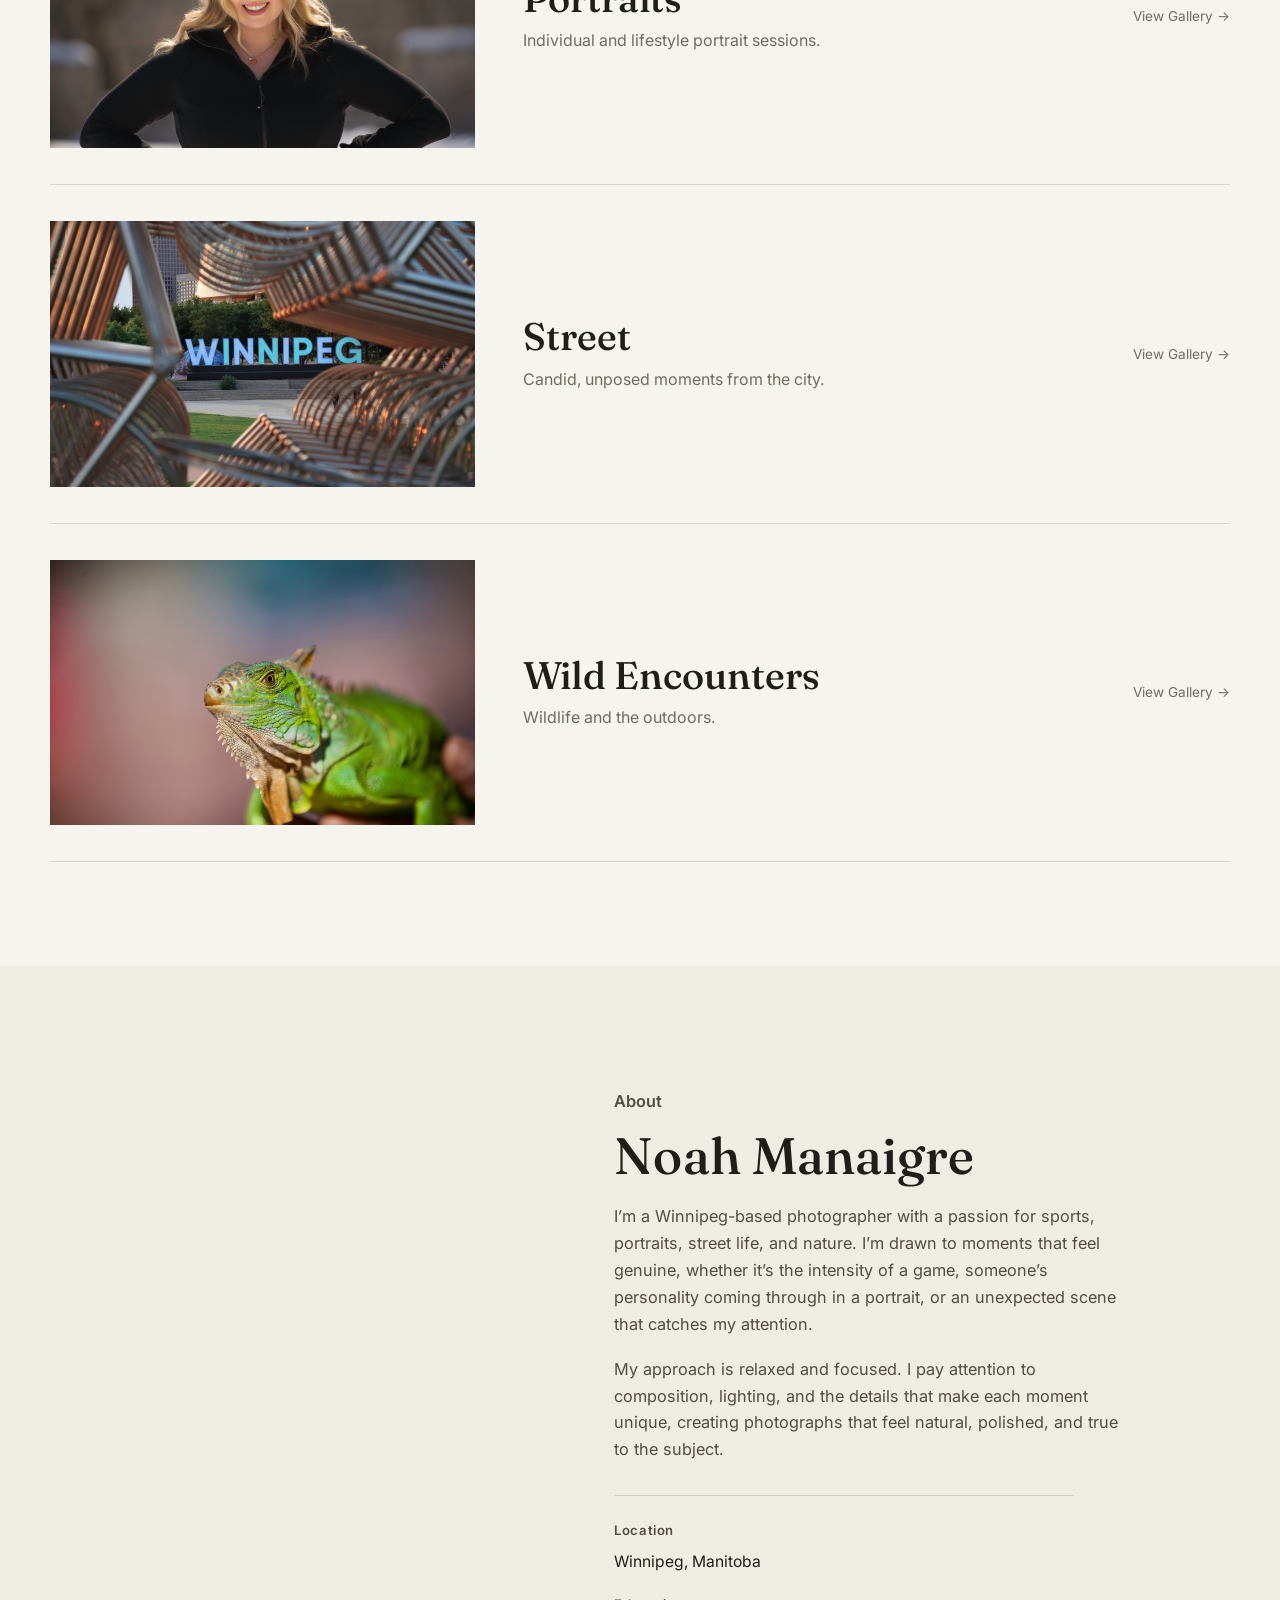
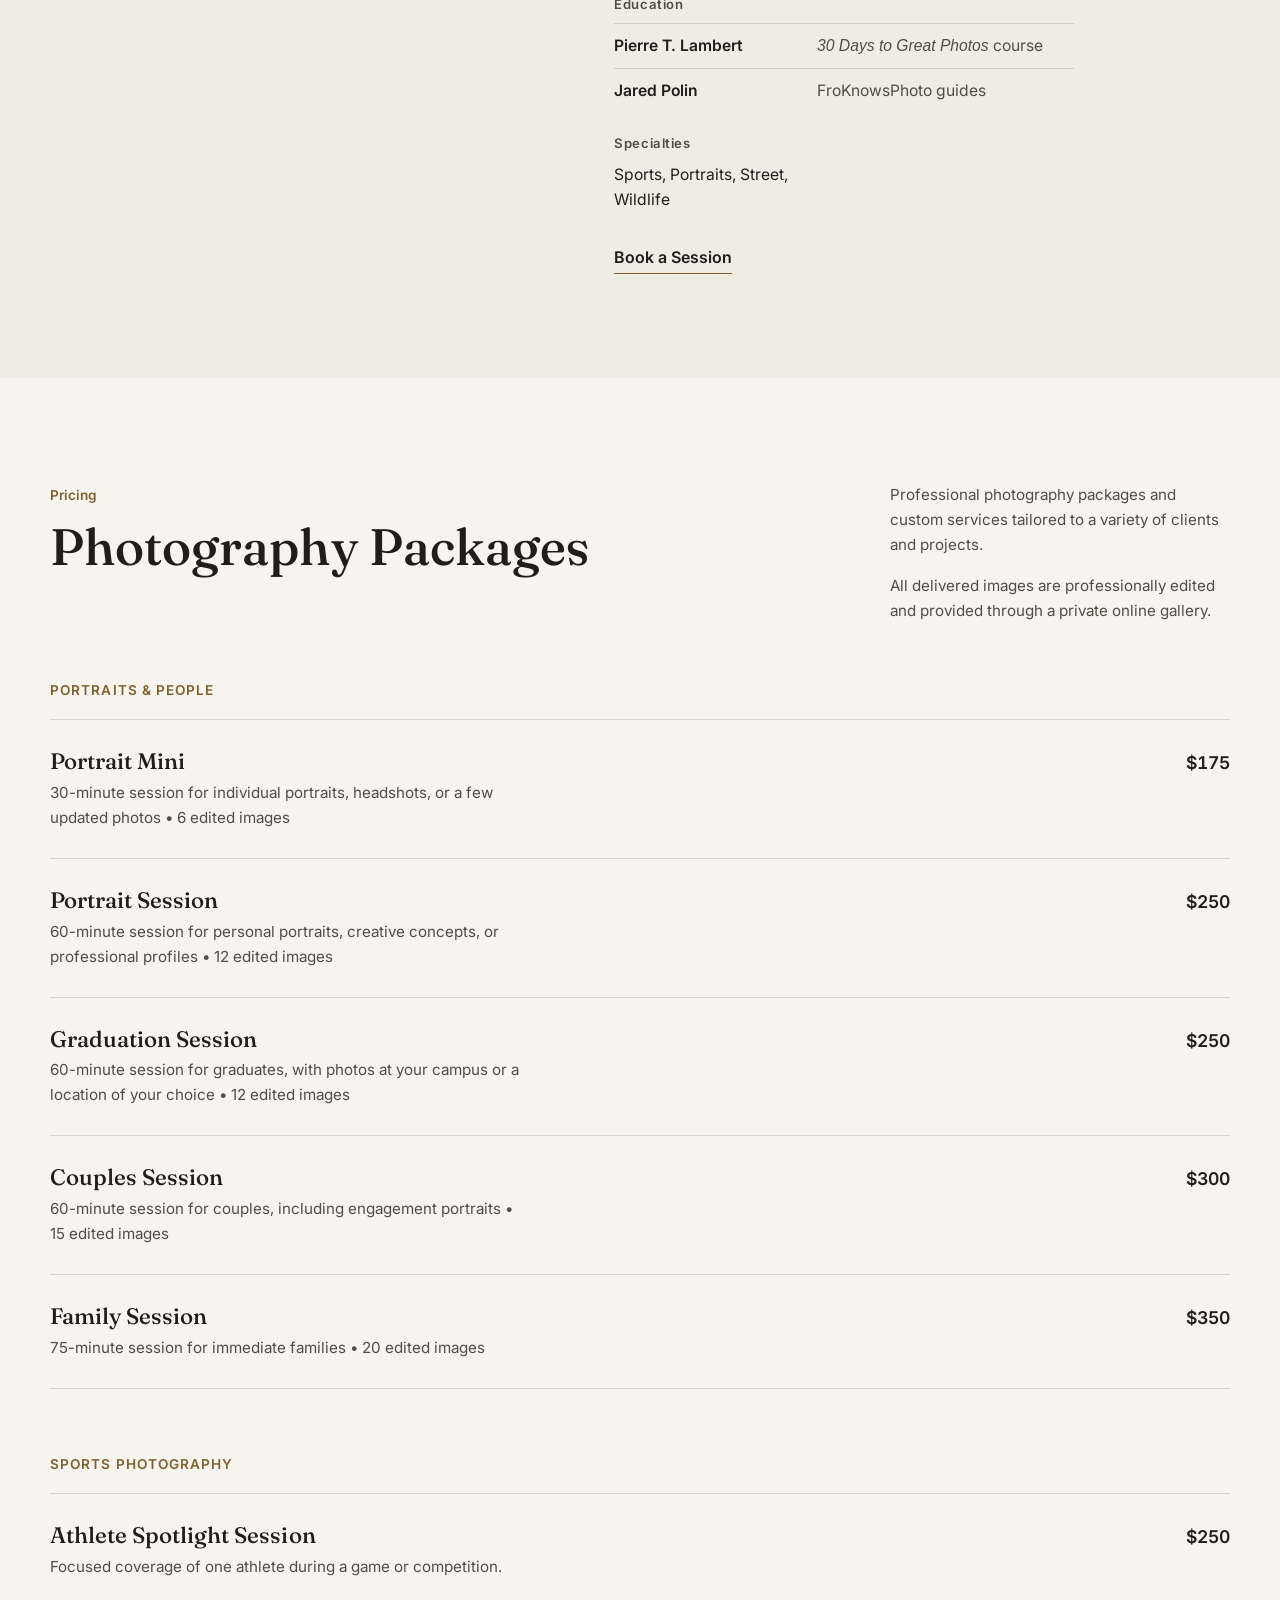
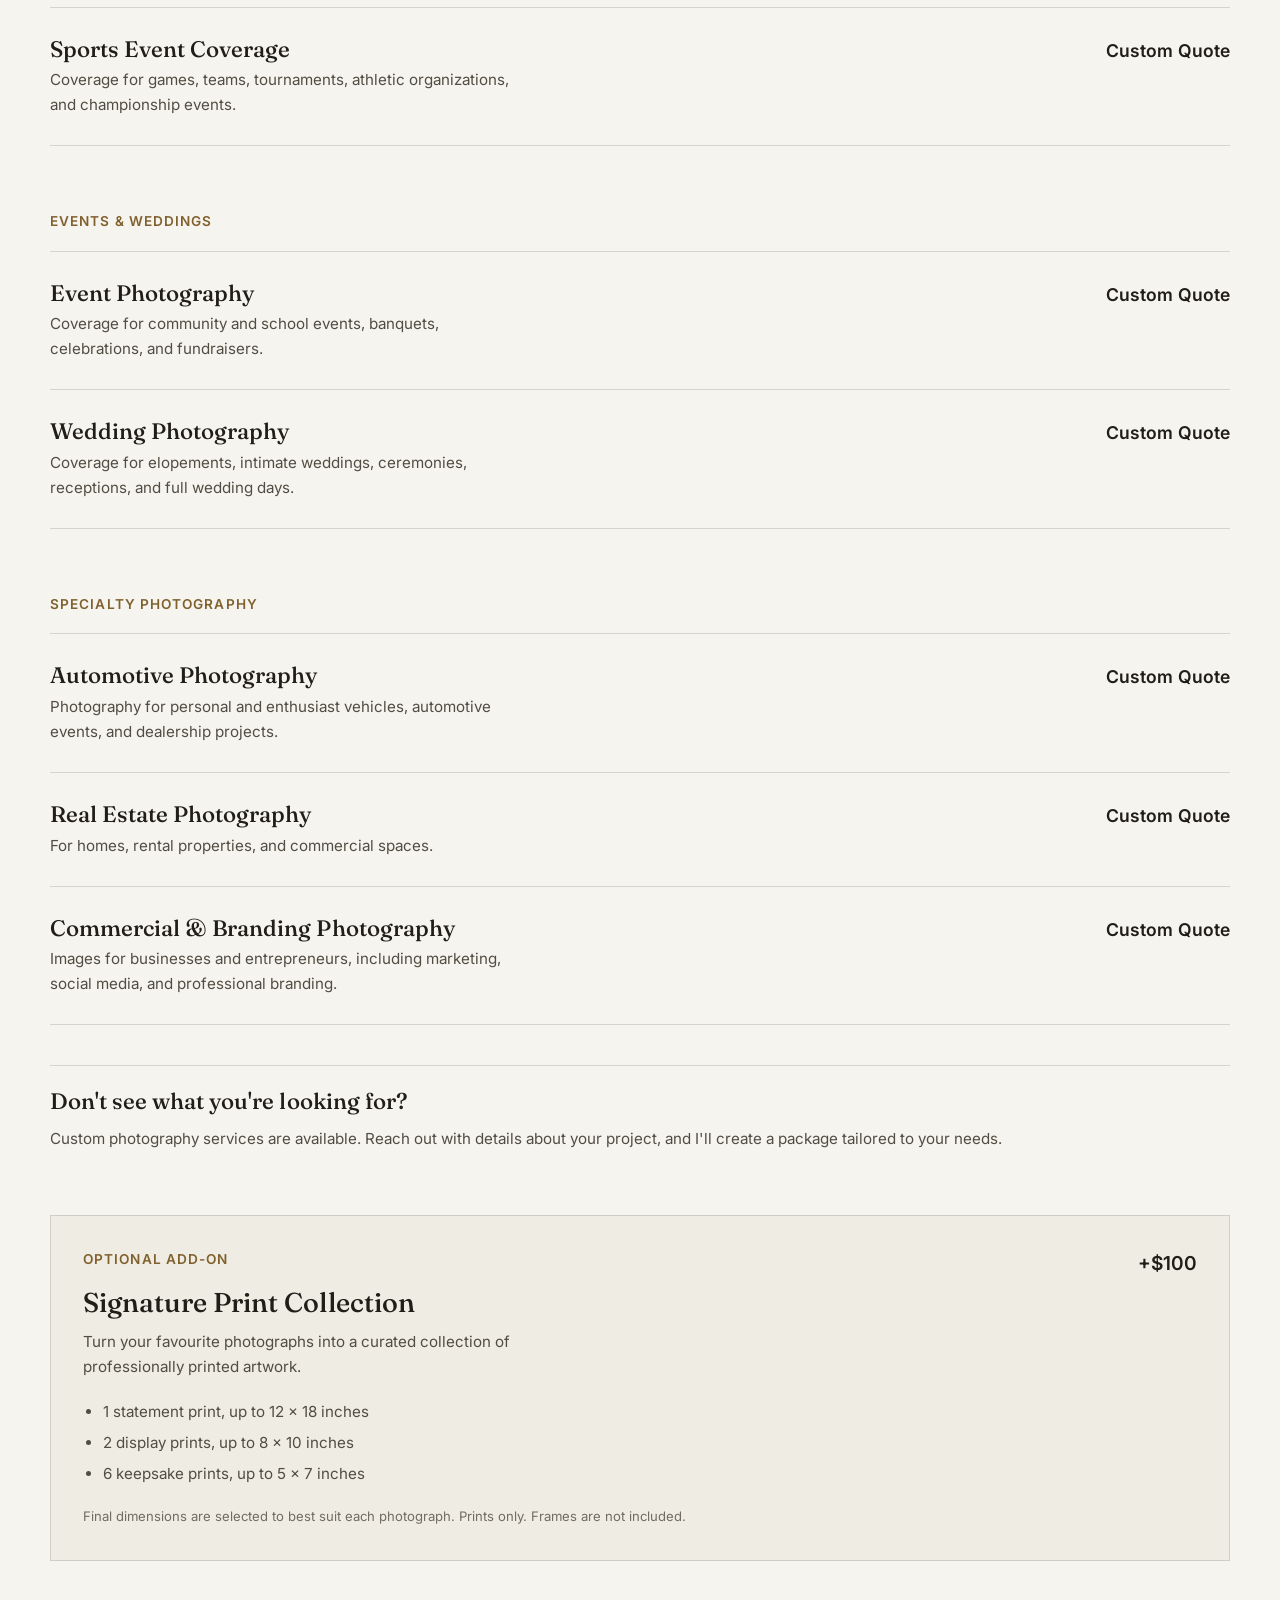
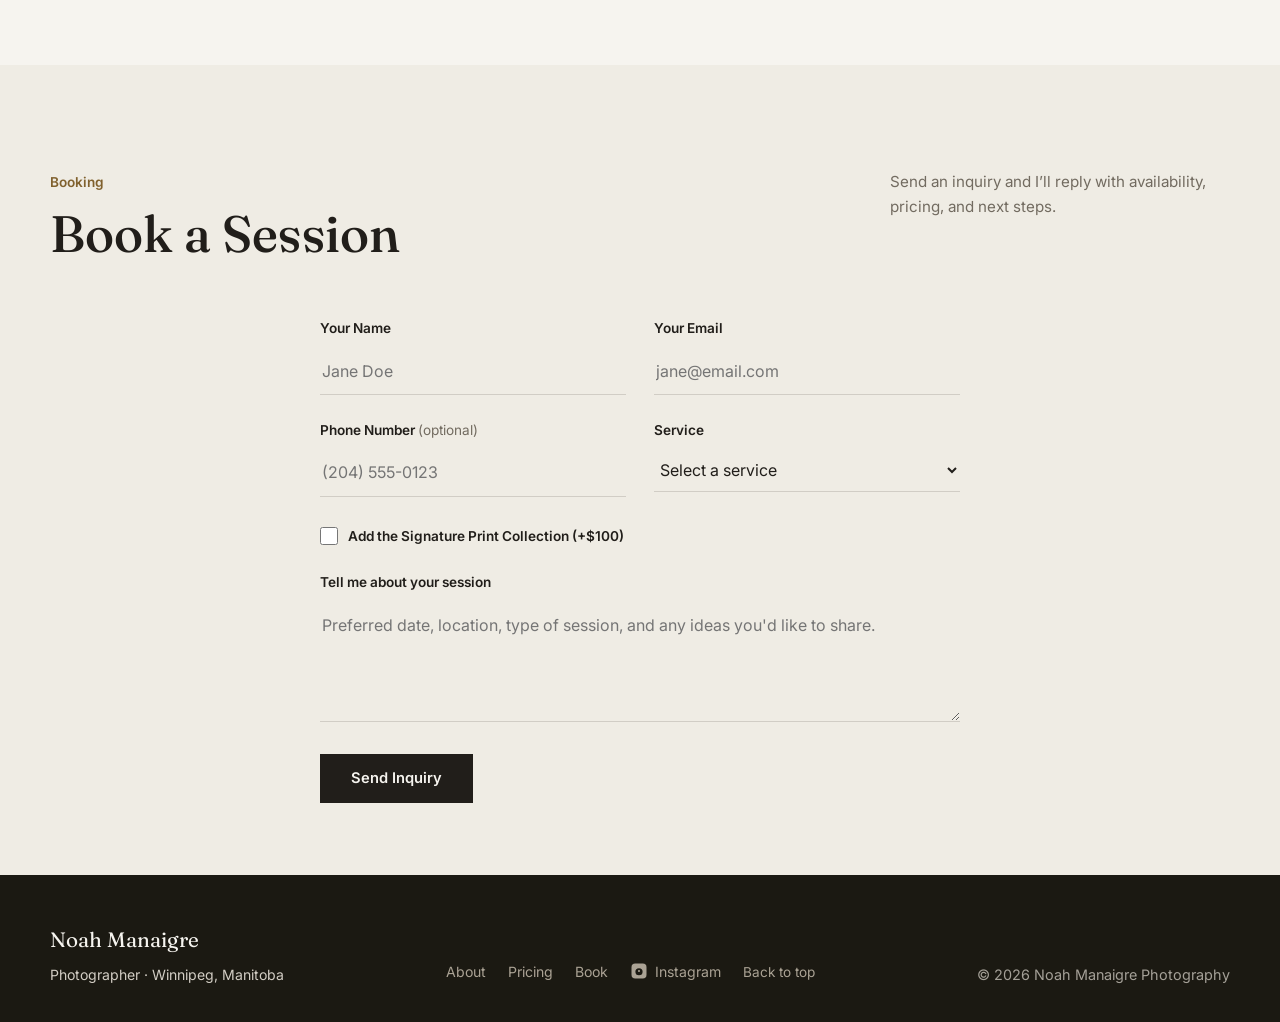
==== commit 2a732a3a: "Update sports homepage thumbnail Co-authored-by: Copilot <223556219+Copilot@users.noreply.github.com" ====
--- a/index.html
+++ b/index.html
@@ -350,7 +350,7 @@
         <div class="index-list">
           <a href="sports.html" class="index-row">
             <span class="index-thumb">
-              <img src="photos/DSC04478.jpg" alt="" loading="lazy" />
+              <img src="photos/7M3A6077.jpg" alt="" loading="lazy" />
             </span>
             <span class="index-info">
               <h3>Sports</h3>
